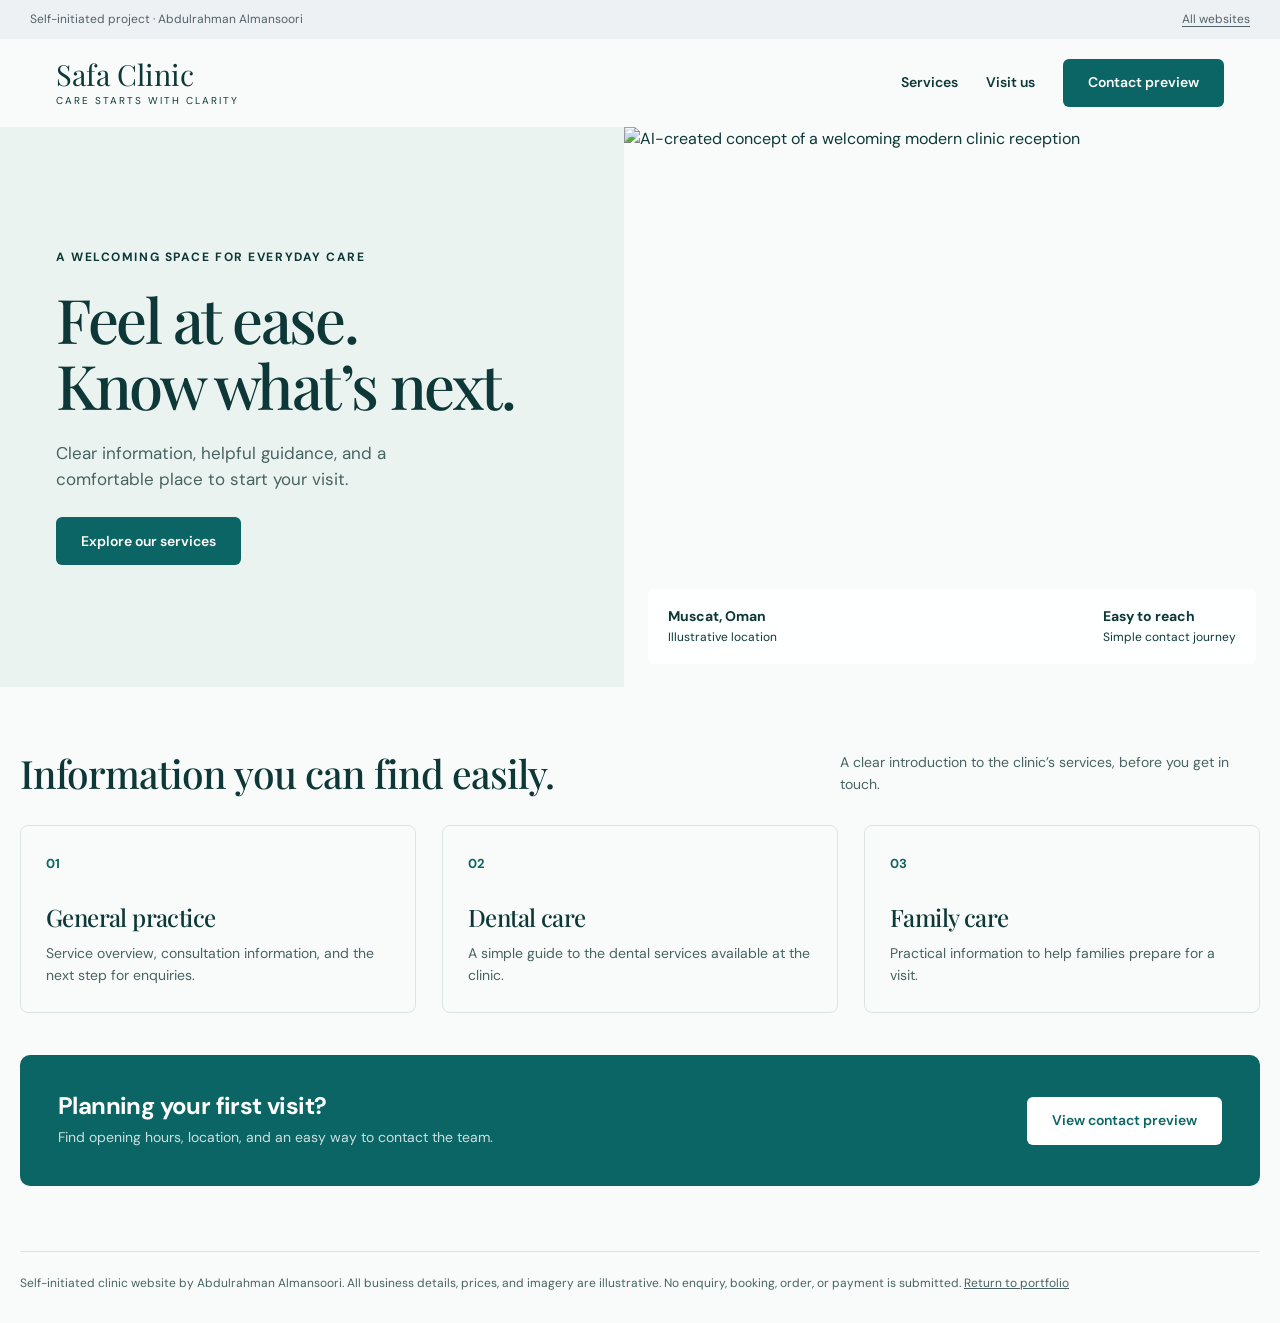
==== sample-pages/clinic.html @ 6cfe175d "Add self-initiated website projects" ====
<!doctype html><html lang="en"><head><meta charset="utf-8"><meta name="viewport" content="width=device-width,initial-scale=1"><meta name="description" content="A fictional clinic website concept by Abdulrahman Almansoori. Demo information only."><title>Safa Clinic | Clinic Website | Website Project</title><link rel="stylesheet" href="style.css"><link rel="icon" type="image/svg+xml" href="data:image/svg+xml,%3Csvg xmlns='http://www.w3.org/2000/svg' viewBox='0 0 40 40'%3E%3Crect width='40' height='40' rx='10' fill='%23154fea'/%3E%3Ctext x='20' y='27' text-anchor='middle' fill='white' font-family='Arial' font-size='21'%3EA%3C/text%3E%3C/svg%3E"></head><body class="clinic"><a class="skip-link" href="#main">Skip to content</a><div class="demo-strip"><span class="label">Self-initiated project · Abdulrahman Almansoori</span><a href="../index.html#websites">All websites</a></div><header class="wrap nav demo-nav"><a class="demo-logo" href="clinic.html">Safa Clinic<small>CARE STARTS WITH CLARITY</small></a><nav class="nav-links" aria-label="Demo navigation"><a class="desktop" href="#services">Services</a><a href="#visit">Visit us</a><button class="btn" data-title="Contact the clinic" data-preview="This website is ready to connect this button to the clinic’s approved phone or WhatsApp contact. This preview does not collect health information or send a message.">Contact preview</button></nav></header><main id="main"><section class="demo-hero"><div class="demo-copy"><div class="eyebrow">A welcoming space for everyday care</div><h1>Feel at ease.<br>Know what’s next.</h1><p>Clear information, helpful guidance, and a comfortable place to start your visit.</p><a class="btn" href="#services">Explore our services</a></div><div class="demo-hero-image"><img src="assets/clinic.jpg" alt="AI-created concept of a welcoming modern clinic reception" width="1536" height="1024"><div class="under-image"><span><strong>Muscat, Oman</strong>Illustrative location</span><span><strong>Easy to reach</strong>Simple contact journey</span></div></div></section><section class="wrap section" id="services"><div class="section-head"><h2>Information you can find easily.</h2><p>A clear introduction to the clinic’s services, before you get in touch.</p></div><div class="feature-grid"><article class="feature"><span class="num">01</span><h3>General practice</h3><p>Service overview, consultation information, and the next step for enquiries.</p></article><article class="feature"><span class="num">02</span><h3>Dental care</h3><p>A simple guide to the dental services available at the clinic.</p></article><article class="feature"><span class="num">03</span><h3>Family care</h3><p>Practical information to help families prepare for a visit.</p></article></div><div class="contact-band" id="visit"><div><h3>Planning your first visit?</h3><p>Find opening hours, location, and an easy way to contact the team.</p></div><button class="btn" data-title="Visit information preview" data-preview="This section can show the verified address, opening hours, and approved contact options. Address and appointment details are illustrative until connected to a real business.">View contact preview</button></div></section></main><footer class="wrap demo-fine">Self-initiated clinic website by Abdulrahman Almansoori. All business details, prices, and imagery are illustrative. No enquiry, booking, order, or payment is submitted. <a href="../index.html#websites" style="text-decoration:underline">Return to portfolio</a></footer><dialog id="preview-dialog" aria-labelledby="dialog-title"><div class="eyebrow">Preview interaction</div><h2 id="dialog-title">Contact preview</h2><p class="dialog-copy"></p><button class="btn" data-close>Back to the website</button></dialog><script src="app.js"></script></body></html>
---- sample-pages/style.css ----
@import url('https://fonts.googleapis.com/css2?family=DM+Sans:wght@400;500;600;700&family=Manrope:wght@400;500;600;700;800&family=Playfair+Display:wght@500;600&display=swap');
:root{--ink:#19252a;--muted:#566368;--paper:#f6f7f8;--line:#dce1e4;--accent:#154fea;--serif:'Playfair Display',Georgia,serif;--sans:'DM Sans',Arial,sans-serif}*{box-sizing:border-box}html{scroll-behavior:smooth}body{margin:0;color:var(--ink);background:var(--paper);font:16px/1.55 var(--sans)}a{color:inherit;text-decoration:none}button,input{font:inherit}button,a{-webkit-tap-highlight-color:transparent}button{cursor:pointer}a:focus-visible,button:focus-visible,input:focus-visible{outline:3px solid #ee9d2d;outline-offset:4px}img{max-width:100%;display:block}h1,h2,h3,p{margin:0}h1,h2,h3{line-height:1.08}h1,h2{letter-spacing:-.045em}h3{letter-spacing:-.025em}.wrap{max-width:1240px;margin:auto;padding:0 36px}.nav{min-height:96px;display:flex;align-items:center;justify-content:space-between;gap:24px}.brand{display:flex;align-items:center;gap:12px;font-weight:700;line-height:1.2}.brand-mark{font-size:18px;display:grid;place-items:center;width:43px;height:43px;border:1px solid currentColor;border-radius:50%;letter-spacing:-2px}.brand small{display:block;font-size:12px;color:var(--muted);font-weight:500;letter-spacing:.1em;text-transform:uppercase;margin-top:4px}.nav-links{display:flex;gap:28px;align-items:center;font-size:14px;font-weight:600}.nav-links a:hover{color:var(--accent)}.btn{display:inline-flex;justify-content:center;align-items:center;gap:10px;min-height:48px;padding:12px 24px;background:var(--accent);color:#fff;border:1px solid transparent;border-radius:6px;font-weight:600;font-size:14px;line-height:1.35}.btn:hover{filter:brightness(.92)}.btn.line{background:transparent;border-color:currentColor;color:var(--ink)}.eyebrow{text-transform:uppercase;letter-spacing:.13em;font-size:12px;font-weight:700}.hero{padding:67px 0 61px;display:grid;grid-template-columns:1.7fr 1fr;gap:70px;align-items:end}.hero h1{font-family:var(--serif);font-weight:500;font-size:clamp(46px,5.3vw,70px);max-width:790px;margin-top:22px}.hero h1 em{font-style:normal;color:var(--accent)}.hero-side{padding-bottom:4px}.hero-side p{font-size:18px;max-width:345px;color:var(--muted);margin-bottom:25px}.hero-tags{margin-top:26px;display:flex;gap:8px;flex-wrap:wrap}.tag{font-size:12px;border:1px solid var(--line);padding:6px 10px;border-radius:30px}.section-head{display:flex;align-items:end;justify-content:space-between;gap:25px;margin-bottom:24px}.section-head h2{font-size:30px}.section-head p{font-size:14px;color:var(--muted);max-width:420px}.demo-grid{display:grid;grid-template-columns:repeat(3,1fr);gap:23px}.demo-card{border-radius:12px;overflow:hidden;background:#fff;border:1px solid var(--line);transition:transform .2s,box-shadow .2s}.demo-card:hover{transform:translateY(-5px);box-shadow:0 15px 35px #13242b12}.card-picture{height:225px;position:relative;overflow:hidden;background:#e8edef}.card-picture img{width:100%;height:100%;object-fit:cover;transition:transform .4s}.demo-card:hover img{transform:scale(1.035)}.card-brand{position:absolute;bottom:18px;left:20px;color:#fff;font-family:var(--serif);font-size:33px;z-index:1}.card-picture:after{content:'';position:absolute;inset:45% 0 0;background:linear-gradient(transparent,#061b2588)}.card-body{padding:22px}.card-body .eyebrow{color:var(--muted);font-size:11px}.card-body h3{font-size:22px;margin:10px 0}.card-body p{font-size:14px;color:var(--muted);min-height:45px}.card-bottom{display:flex;align-items:center;justify-content:space-between;border-top:1px solid var(--line);margin-top:18px;padding-top:17px;font-size:14px;font-weight:600}.pill{font-size:11px;padding:3px 7px;border-radius:4px;background:#eef1f4;color:#5a656b;font-weight:500}.demos-note{font-size:12px;color:var(--muted);margin-top:16px}.capabilities{margin-top:85px;background:#14222a;color:#f9fafb;padding:62px 0}.capabilities .section-head p{color:#b6c1c6}.capabilities h2{font-size:39px}.cap-grid{display:grid;grid-template-columns:.9fr 1.5fr;gap:50px}.cap-tabs{display:flex;flex-direction:column;gap:3px;margin-top:12px}.cap-tab{color:#bcc8cc;background:transparent;text-align:left;border:0;border-bottom:1px solid #35454d;padding:17px 0;display:flex;gap:14px;align-items:center;font-size:16px}.cap-tab.active{color:#fff}.cap-tab.active span:first-child{background:#a7c1ff;color:#0a244f}.cap-tab span:first-child{width:29px;height:29px;display:grid;place-items:center;border:1px solid #5a6d75;border-radius:6px;font-size:12px}.cap-panel{background:#fff;color:var(--ink);border-radius:10px;padding:24px;min-height:330px}.dash-head{display:flex;justify-content:space-between;gap:20px;align-items:center;font-weight:600}.dash-head small{font-size:10px;color:#647278;font-weight:500}.dash-metrics{display:grid;grid-template-columns:repeat(3,1fr);gap:12px;margin:23px 0}.metric{border:1px solid #e3e8eb;border-radius:7px;padding:13px}.metric small{font-size:11px;color:#607077;display:block}.metric strong{font-family:Manrope,var(--sans);font-size:24px;display:block;margin-top:5px}.bars{height:100px;display:flex;gap:12px;align-items:end;padding-top:7px}.bar{flex:1;background:#dae5ff;min-height:5px;border-radius:4px 4px 0 0;position:relative}.bar:nth-child(2n){background:#4779ef}.bar span{position:absolute;bottom:-22px;left:0;right:0;font-size:10px;text-align:center;color:#607077}.chart-caption{font-size:11px;color:#647278;margin:33px 0 0}.cap-description{color:#b6c1c6;font-size:14px;margin-top:22px}.workflow{display:flex;align-items:center;justify-content:space-between;gap:8px;margin:38px 0 28px}.step{border:1px solid #d6e0e6;border-radius:7px;padding:14px 10px;font-size:12px;text-align:center;flex:1;background:#f7f9fa}.step strong{display:block;margin-bottom:8px;font-size:18px;color:#154fea}.mini-table{width:100%;border-collapse:collapse;font-size:12px;margin-top:20px}.mini-table td,.mini-table th{padding:10px 6px;border-bottom:1px solid #e8edf0;text-align:left}.mini-table th{font-size:10px;color:#647278;font-weight:500}.status{font-size:10px;padding:4px 7px;border-radius:5px;background:#e3f3ed;color:#136047;white-space:nowrap}.status.amber{background:#fff1d8;color:#876010}.services{padding:65px 0}.services-grid{display:grid;grid-template-columns:1.2fr 1fr 1fr;gap:50px}.services h2{font-size:36px;max-width:360px}.services h3{font-size:18px;margin-bottom:14px}.services p,.services li{color:var(--muted);font-size:14px}.services ul{padding:0;list-style:none}.services li{padding:9px 0;border-bottom:1px solid var(--line)}.footer{padding:28px 0 34px;border-top:1px solid var(--line);display:flex;justify-content:space-between;align-items:center;gap:24px;font-size:13px}.footer a{text-decoration:underline;text-underline-offset:4px}.demo-strip{font-size:12px;padding:10px 30px;display:flex;gap:20px;align-items:center;justify-content:space-between;background:#14222a;color:#fff;position:relative;z-index:3}.demo-strip a{text-decoration:underline;text-underline-offset:3px}.demo-strip .label{color:#e0e7ee}.demo-nav{min-height:88px}.demo-logo{font-family:var(--serif);font-size:29px;line-height:1}.demo-logo small{font-family:var(--sans);font-size:10px;letter-spacing:.2em;display:block;margin-top:7px}.demo-hero{display:grid;grid-template-columns:1fr 1.05fr;min-height:560px}.demo-copy{padding:70px 7vw 70px max(36px,calc((100vw - 1168px)/2));display:flex;justify-content:center;flex-direction:column}.demo-copy h1{font:500 clamp(46px,4.8vw,68px)/1.07 var(--serif);letter-spacing:-.04em;margin:20px 0 22px}.demo-copy p{color:var(--muted);max-width:420px;font-size:17px;margin-bottom:25px}.demo-copy .btn{align-self:start}.demo-hero-image{min-height:500px;position:relative}.demo-hero-image img{width:100%;height:100%;object-fit:cover;position:absolute}.under-image{position:absolute;bottom:23px;left:24px;right:24px;background:#ffffffed;padding:17px 20px;border-radius:6px;display:flex;gap:22px;justify-content:space-between;font-size:12px;color:var(--ink)}.under-image strong{display:block;font-size:14px}.section{padding:65px 0}.section h2{font:500 39px/1.12 var(--serif);letter-spacing:-.025em}.feature-grid{display:grid;grid-template-columns:repeat(3,1fr);gap:26px;margin-top:30px}.feature{padding:25px;border:1px solid var(--line);border-radius:8px}.feature .num{font-size:13px;color:var(--accent);font-weight:700}.feature h3{font:500 24px/1.1 var(--serif);margin:28px 0 13px}.feature p{font-size:14px;color:var(--muted)}.contact-band{padding:38px;border-radius:10px;display:flex;justify-content:space-between;gap:28px;align-items:center;background:var(--accent);color:#fff;margin-top:42px}.contact-band h3{font-size:24px;margin-bottom:8px}.contact-band p{font-size:14px;color:#ffffffca}.contact-band .btn{background:#fff;color:var(--accent);flex-shrink:0}.demo-fine{font-size:12px;color:var(--muted);padding:22px 0 30px;border-top:1px solid var(--line)}.clinic{--accent:#0b6565;--paper:#f8fbfa;--ink:#0e3838;--muted:#486361;--line:#dae6e2}.clinic .demo-copy{background:#eaf3ef}.cosmetics{--accent:#592246;--paper:#faf7f8;--ink:#3c1831;--muted:#795c70;--line:#e5d9e0}.cosmetics .demo-copy{background:#eadce7}.cosmetics .demo-hero-image img{object-position:50% 55%}.collection-tags{display:flex;gap:10px;flex-wrap:wrap;margin-top:25px}.filter{border:1px solid var(--line);border-radius:25px;padding:9px 19px;background:transparent;color:var(--ink);font-size:14px;min-height:44px}.filter[aria-pressed=true]{background:var(--accent);color:#fff;border-color:var(--accent)}.products{display:grid;grid-template-columns:repeat(3,1fr);gap:22px;margin-top:25px}.product{border:1px solid var(--line);padding:24px;border-radius:10px;background:#fff}.product[hidden]{display:none}.product .category{font-size:11px;letter-spacing:.12em;text-transform:uppercase;color:var(--muted)}.product h3{font-family:var(--serif);font-size:25px;margin:15px 0 10px;font-weight:500}.product p{font-size:14px;color:var(--muted);min-height:43px}.product-bottom{display:flex;justify-content:space-between;align-items:center;margin-top:22px;gap:15px}.product-bottom strong{font-size:17px}.product-bottom button{border:0;background:transparent;color:var(--accent);font-size:13px;text-decoration:underline;text-underline-offset:4px;padding:10px 0}.restaurant{--accent:#ae3b1d;--paper:#fff8ef;--ink:#3a2318;--muted:#7a5d4a;--line:#e8d9c9}.restaurant .demo-copy{background:#f4e3cf}.restaurant .demo-logo{font-family:Manrope,var(--sans);font-size:25px;font-weight:800;letter-spacing:-1px}.restaurant .demo-copy h1{font-size:clamp(46px,5.3vw,73px)}.menu-items{display:grid;grid-template-columns:repeat(2,1fr);gap:0 45px;margin-top:20px}.menu-item{padding:25px 0;border-bottom:1px solid var(--line);display:flex;justify-content:space-between;gap:20px}.menu-item[hidden]{display:none}.menu-item h3{font-size:19px;margin-bottom:9px}.menu-item p{font-size:14px;color:var(--muted);max-width:350px}.menu-item strong{white-space:nowrap;font-size:16px}.menu-item small{font-size:11px;text-transform:uppercase;letter-spacing:.1em;color:var(--accent);display:block;margin-top:12px}.menu-details{margin-top:25px;font-size:12px;color:var(--muted)}dialog{border:0;border-radius:14px;padding:34px;max-width:440px;width:calc(100% - 40px);box-shadow:0 25px 100px #0004;color:var(--ink)}dialog::backdrop{background:#0a202c80;backdrop-filter:blur(4px)}dialog h2{font-size:28px;line-height:1.15;margin-bottom:17px}dialog p{font-size:15px;color:var(--muted);margin-bottom:25px}dialog .eyebrow{margin-bottom:13px;color:var(--accent)}.skip-link{position:absolute;top:-100px;left:20px;padding:10px;background:#fff;z-index:10}.skip-link:focus{top:10px}.only-mobile{display:none}
@media(max-width:900px){.wrap{padding:0 24px}.hero{gap:30px;grid-template-columns:1.3fr 1fr;padding-top:40px}.hero h1{font-size:50px}.demo-grid{gap:14px}.card-picture{height:200px}.card-body{padding:18px}.card-body h3{font-size:19px}.cap-grid{gap:28px;grid-template-columns:1fr 1.4fr}.demo-copy{padding:50px 30px}.services-grid{gap:30px}.demo-hero{min-height:500px}.demo-hero-image{min-height:460px}.demo-copy h1{font-size:48px}.under-image{left:15px;right:15px;padding:13px;gap:15px}.feature-grid{gap:16px}.feature{padding:20px}.nav-links{gap:18px}}
@media(max-width:680px){.wrap{padding:0 22px}.nav{min-height:82px;gap:14px}.brand{font-size:13px;gap:9px}.brand-mark{width:36px;height:36px;font-size:16px}.brand small{font-size:10px}.nav-links .desktop{display:none}.nav-links{gap:14px;font-size:13px}.nav-links .btn{padding:9px 13px;min-height:40px;font-size:12px}.hero{grid-template-columns:1fr;gap:25px;padding:33px 0 45px}.hero h1{font-size:46px;margin-top:18px}.hero-side p{font-size:16px;max-width:none;margin-bottom:20px}.hero-tags{margin-top:20px}.tag{font-size:11px}.section-head{display:block;margin-bottom:20px}.section-head h2{font-size:29px}.section-head p{margin-top:14px}.demo-grid{grid-template-columns:1fr;gap:22px}.card-picture{height:250px}.card-body{padding:23px}.card-body h3{font-size:25px}.card-body p{min-height:0;font-size:15px}.card-bottom{font-size:15px}.capabilities{margin-top:54px;padding:42px 0}.capabilities h2{font-size:32px}.cap-grid{grid-template-columns:1fr;gap:25px}.cap-tabs{display:grid;grid-template-columns:1fr 1fr;gap:6px 15px}.cap-tab{font-size:12px;padding:12px 0;gap:8px}.cap-tab span:first-child{width:24px;height:24px;flex-shrink:0}.cap-description{font-size:14px;margin-top:18px}.cap-panel{padding:19px;min-height:300px}.dash-head{font-size:14px}.dash-metrics{gap:8px}.metric{padding:10px}.metric strong{font-size:20px}.metric small{font-size:10px}.bars{gap:10px}.services{padding:43px 0}.services-grid{grid-template-columns:1fr;gap:30px}.services h2{font-size:32px}.footer{display:block;line-height:1.6}.footer a{display:inline-block;margin-top:10px}.demo-strip{padding:10px 18px;font-size:10px;gap:15px}.demo-strip .label{max-width:240px}.demo-nav{min-height:78px}.demo-logo{font-size:24px}.demo-logo small{font-size:9px}.demo-hero{display:flex;flex-direction:column;min-height:0}.demo-copy{padding:39px 24px 40px}.demo-copy h1,.restaurant .demo-copy h1{font-size:49px;margin:15px 0 20px}.demo-copy p{font-size:16px}.demo-hero-image{min-height:360px}.under-image{bottom:16px;left:18px;right:18px}.section{padding:43px 0}.section h2{font-size:34px}.feature-grid{grid-template-columns:1fr;gap:14px}.feature{padding:24px}.feature h3{margin:14px 0 12px}.contact-band{padding:27px;display:block;margin-top:28px}.contact-band .btn{margin-top:22px}.products{grid-template-columns:1fr;gap:15px}.product p{min-height:0}.menu-items{grid-template-columns:1fr}.collection-tags{gap:8px}.filter{padding:8px 15px;font-size:13px}.demo-fine{font-size:11px}.only-mobile{display:initial}}
@media(prefers-reduced-motion:reduce){*{scroll-behavior:auto!important;transition:none!important}}

.project-gallery{display:grid;grid-template-columns:repeat(2,1fr);gap:35px 28px}.project-image{height:310px;background:#e9eef1;border-radius:9px;overflow:hidden;display:flex;align-items:center;justify-content:center;padding:14px}.project-image img{height:100%;width:100%;object-fit:contain}.project-image.phones{gap:15px;background:#d9e6de}.project-image.phones img{width:45%;max-width:210px}.project-gallery h3{font-size:19px;margin-top:20px}.project-gallery p{font-size:13px;color:#b6c1c6;margin-top:8px}@media(max-width:680px){.project-gallery{grid-template-columns:1fr;gap:30px}.project-image{height:260px;padding:10px}.project-gallery h3{font-size:21px}.project-gallery p{font-size:12px}}

.demo-strip{background:#eef1f4;color:#52616a;font-size:12px}.demo-strip .label{color:#52616a}.pill{font-size:11px;background:#eef1f4;color:#5a656b}@media(max-width:680px){.demo-strip{font-size:10px}}
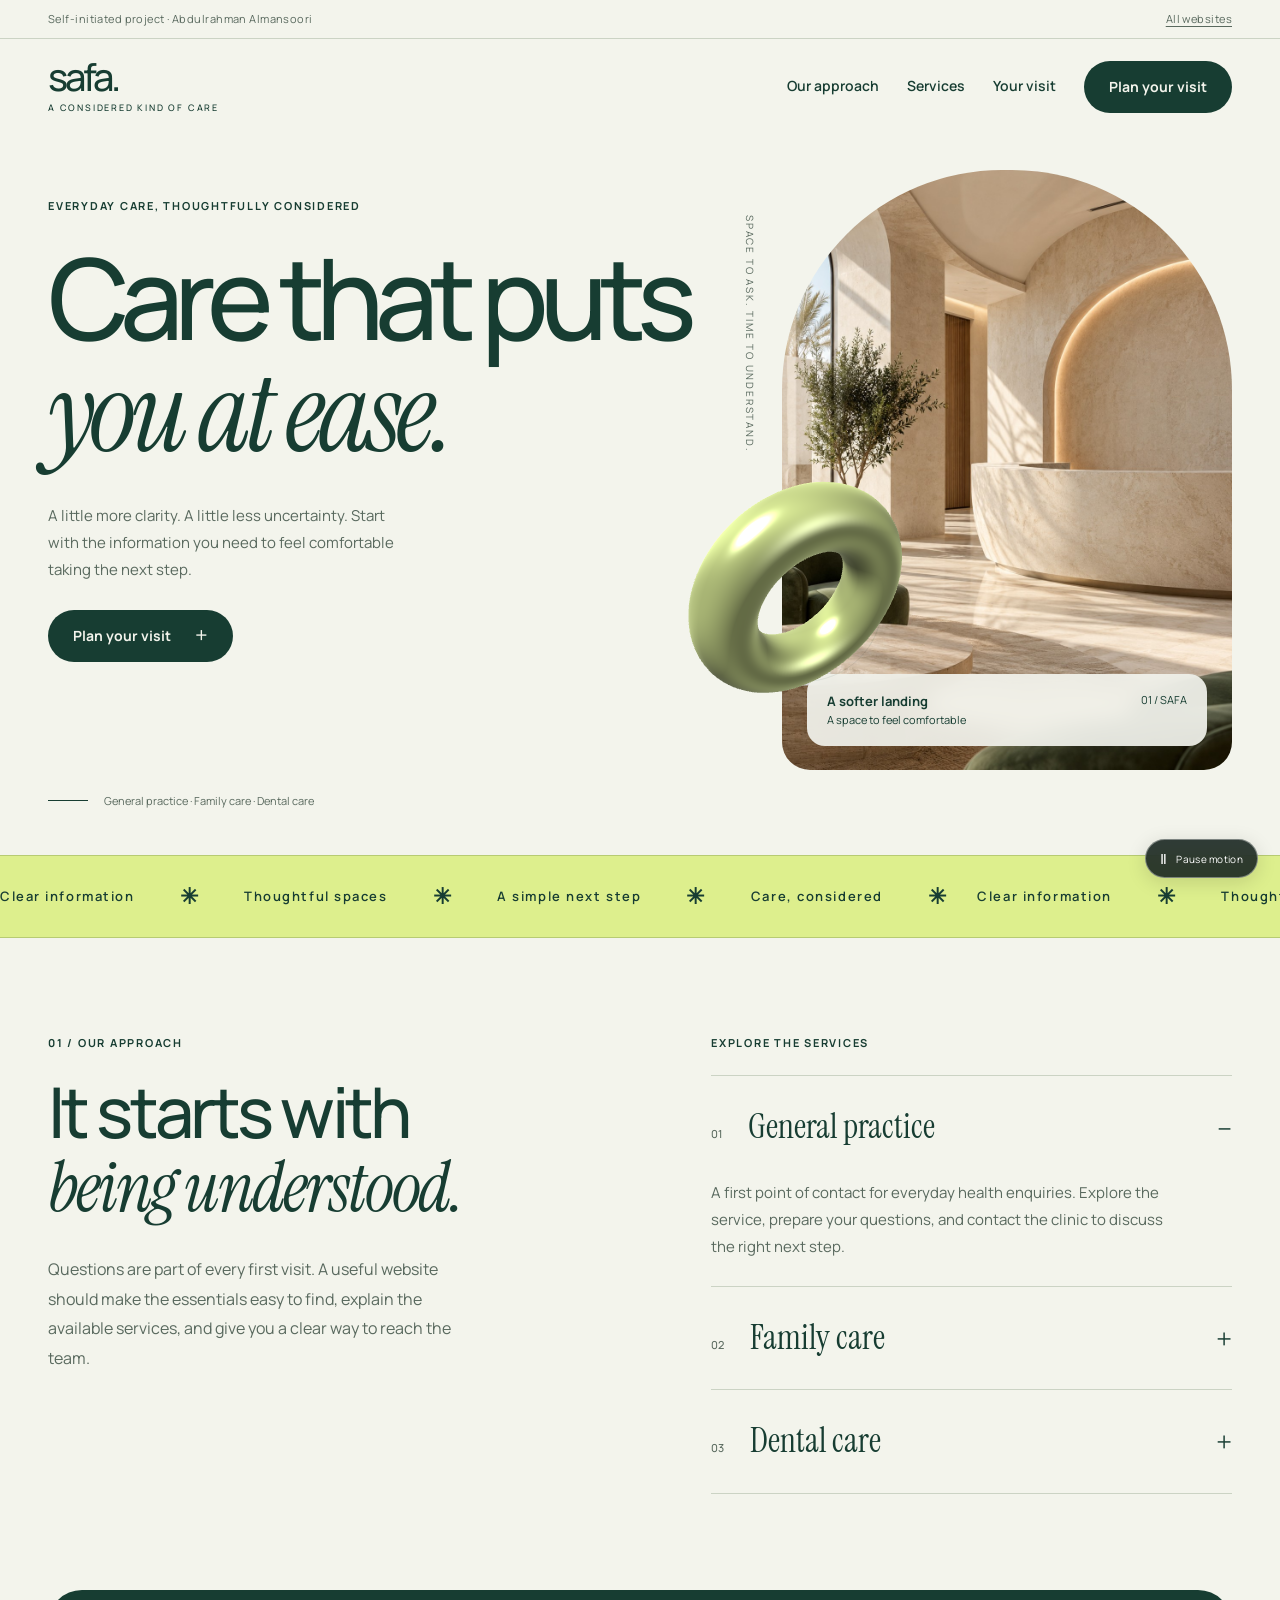
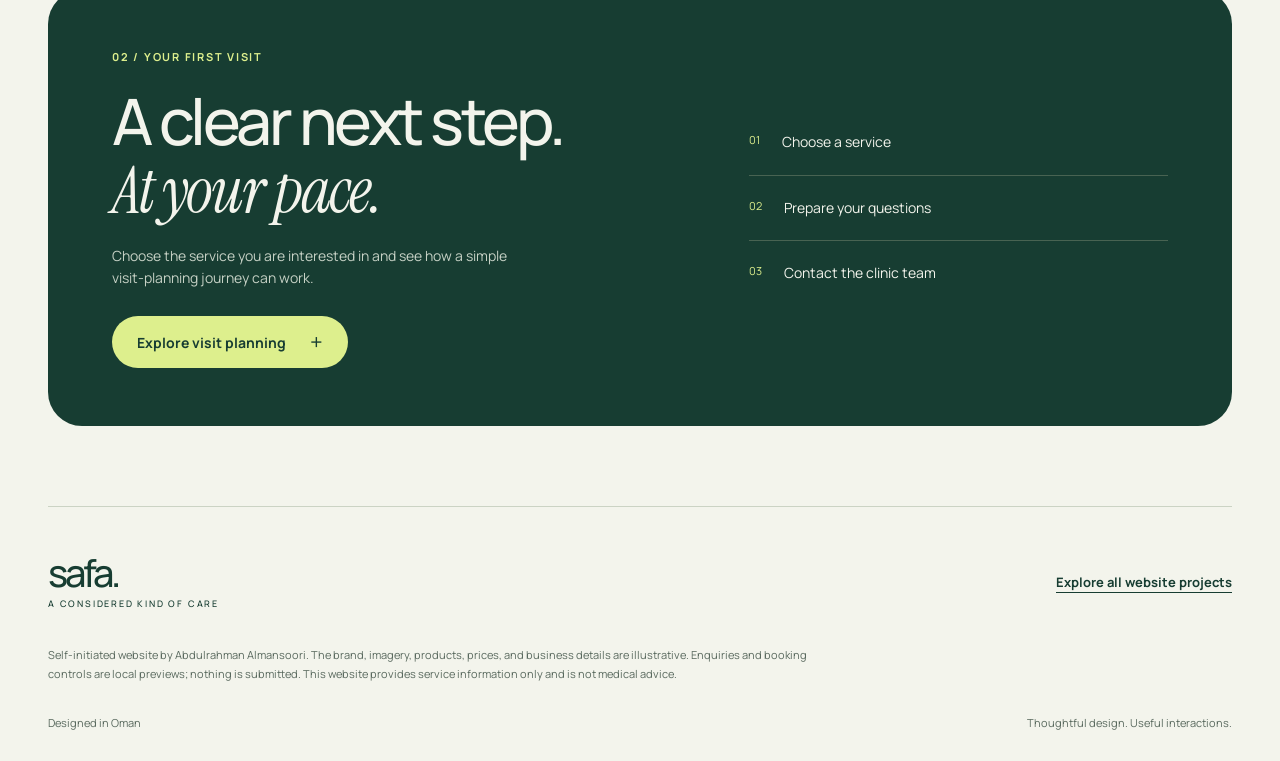
==== commit f4c5904d: "Publish five distinctive website project designs" ====
--- a/sample-pages/clinic.html
+++ b/sample-pages/clinic.html
@@ -1 +1 @@
-<!doctype html><html lang="en"><head><meta charset="utf-8"><meta name="viewport" content="width=device-width,initial-scale=1"><meta name="description" content="A fictional clinic website concept by Abdulrahman Almansoori. Demo information only."><title>Safa Clinic | Clinic Website | Website Project</title><link rel="stylesheet" href="style.css"><link rel="icon" type="image/svg+xml" href="data:image/svg+xml,%3Csvg xmlns='http://www.w3.org/2000/svg' viewBox='0 0 40 40'%3E%3Crect width='40' height='40' rx='10' fill='%23154fea'/%3E%3Ctext x='20' y='27' text-anchor='middle' fill='white' font-family='Arial' font-size='21'%3EA%3C/text%3E%3C/svg%3E"></head><body class="clinic"><a class="skip-link" href="#main">Skip to content</a><div class="demo-strip"><span class="label">Self-initiated project · Abdulrahman Almansoori</span><a href="../index.html#websites">All websites</a></div><header class="wrap nav demo-nav"><a class="demo-logo" href="clinic.html">Safa Clinic<small>CARE STARTS WITH CLARITY</small></a><nav class="nav-links" aria-label="Demo navigation"><a class="desktop" href="#services">Services</a><a href="#visit">Visit us</a><button class="btn" data-title="Contact the clinic" data-preview="This website is ready to connect this button to the clinic’s approved phone or WhatsApp contact. This preview does not collect health information or send a message.">Contact preview</button></nav></header><main id="main"><section class="demo-hero"><div class="demo-copy"><div class="eyebrow">A welcoming space for everyday care</div><h1>Feel at ease.<br>Know what’s next.</h1><p>Clear information, helpful guidance, and a comfortable place to start your visit.</p><a class="btn" href="#services">Explore our services</a></div><div class="demo-hero-image"><img src="assets/clinic.jpg" alt="AI-created concept of a welcoming modern clinic reception" width="1536" height="1024"><div class="under-image"><span><strong>Muscat, Oman</strong>Illustrative location</span><span><strong>Easy to reach</strong>Simple contact journey</span></div></div></section><section class="wrap section" id="services"><div class="section-head"><h2>Information you can find easily.</h2><p>A clear introduction to the clinic’s services, before you get in touch.</p></div><div class="feature-grid"><article class="feature"><span class="num">01</span><h3>General practice</h3><p>Service overview, consultation information, and the next step for enquiries.</p></article><article class="feature"><span class="num">02</span><h3>Dental care</h3><p>A simple guide to the dental services available at the clinic.</p></article><article class="feature"><span class="num">03</span><h3>Family care</h3><p>Practical information to help families prepare for a visit.</p></article></div><div class="contact-band" id="visit"><div><h3>Planning your first visit?</h3><p>Find opening hours, location, and an easy way to contact the team.</p></div><button class="btn" data-title="Visit information preview" data-preview="This section can show the verified address, opening hours, and approved contact options. Address and appointment details are illustrative until connected to a real business.">View contact preview</button></div></section></main><footer class="wrap demo-fine">Self-initiated clinic website by Abdulrahman Almansoori. All business details, prices, and imagery are illustrative. No enquiry, booking, order, or payment is submitted. <a href="../index.html#websites" style="text-decoration:underline">Return to portfolio</a></footer><dialog id="preview-dialog" aria-labelledby="dialog-title"><div class="eyebrow">Preview interaction</div><h2 id="dialog-title">Contact preview</h2><p class="dialog-copy"></p><button class="btn" data-close>Back to the website</button></dialog><script src="app.js"></script></body></html>+<!doctype html><html lang="en"><head><meta charset="utf-8"><meta name="viewport" content="width=device-width,initial-scale=1"><meta name="description" content="A considered clinic website: clear service information, visit planning, and a calmer contact journey."><meta name="theme-color" content="#173d32"><title>Safa Clinic | Website Project by Abdulrahman</title><link rel="preconnect" href="https://fonts.googleapis.com"><link rel="preconnect" href="https://fonts.gstatic.com" crossorigin><link rel="stylesheet" href="premium.css"><link rel="icon" type="image/svg+xml" href="data:image/svg+xml,%3Csvg%20xmlns%3D%22http%3A//www.w3.org/2000/svg%22%20viewBox%3D%220%200%2040%2040%22%3E%3Crect%20width%3D%2240%22%20height%3D%2240%22%20rx%3D%2210%22%20fill%3D%22%23173d32%22/%3E%3Ctext%20x%3D%2220%22%20y%3D%2228%22%20text-anchor%3D%22middle%22%20font-family%3D%22Georgia%22%20font-size%3D%2229%22%20fill%3D%22white%22%3ES%3C/text%3E%3C/svg%3E"></head><body class="safa"><a class="skip-link" href="#main">Skip to content</a><div class="project-context"><span>Self-initiated project · Abdulrahman Almansoori</span><a href="../index.html#websites" data-portfolio-link>All websites</a></div><header class="site-header container"><a class="wordmark" href="clinic.html">safa.<small>A CONSIDERED KIND OF CARE</small></a><nav class="nav" aria-label="Main navigation"><a class="desktop-link" href="#approach">Our approach</a><a class="desktop-link" href="#services">Services</a><a class="desktop-link" href="#visit">Your visit</a><button class="button " data-modal="clinic">Plan your visit</button><button class="menu-toggle" aria-label="Open navigation" aria-expanded="false" aria-controls="mobile-nav">☰</button></nav><nav class="mobile-nav" id="mobile-nav" aria-label="Mobile navigation"><a href="#approach">Our approach</a><a href="#services">Services</a><a href="#visit">Your visit</a></nav></header><main id="main"><section class="safa-hero container"><div class="safa-hero-copy"><div class="eyebrow">Everyday care, thoughtfully considered</div><h1>Care that puts<br><em>you at ease.</em></h1><p class="lead">A little more clarity. A little less uncertainty. Start with the information you need to feel comfortable taking the next step.</p><button class="button" data-modal="clinic">Plan your visit <span class="plus" aria-hidden="true">+</span></button></div><div class="safa-visual tilt" data-tilt><img src="assets/safa-editorial-v2.jpg" alt="Illustrative limestone clinic reception with sculptural curves and emerald seating" width="1122" height="1402" fetchpriority="high"><div class="photo-caption"><span><strong>A softer landing</strong>A space to feel comfortable</span><span>01 / SAFA</span></div></div><div class="safa-orbit"><div class="sculpture-wrap"><canvas class="sculpture" data-color="#d5e593" data-shape="torus" aria-hidden="true"></canvas></div></div><div class="safa-side-note">SPACE TO ASK. TIME TO UNDERSTAND.</div><div class="safa-bottom-note"><span class="line"></span><span>General practice · Family care · Dental care</span></div></section><div class="marquee safa-ticker" aria-hidden="true"><div class="marquee-track"><span>Clear information</span><span aria-hidden="true" class="ticker-dot">✳</span><span>Thoughtful spaces</span><span aria-hidden="true" class="ticker-dot">✳</span><span>A simple next step</span><span aria-hidden="true" class="ticker-dot">✳</span><span>Care, considered</span><span aria-hidden="true" class="ticker-dot">✳</span></div><div class="marquee-track"><span>Clear information</span><span aria-hidden="true" class="ticker-dot">✳</span><span>Thoughtful spaces</span><span aria-hidden="true" class="ticker-dot">✳</span><span>A simple next step</span><span aria-hidden="true" class="ticker-dot">✳</span><span>Care, considered</span><span aria-hidden="true" class="ticker-dot">✳</span></div></div><section class="section container safa-intro" id="approach"><div class="reveal"><div class="eyebrow section-kicker">01 / Our approach</div><h2>It starts with<br><em class="serif">being understood.</em></h2><p class="intro-copy">Questions are part of every first visit. A useful website should make the essentials easy to find, explain the available services, and give you a clear way to reach the team.</p></div><div class="safa-services reveal" id="services"><div class="eyebrow section-kicker">Explore the services</div><div class="accordion"><details open><summary><span><span class="index">01</span>General practice</span></summary><p>A first point of contact for everyday health enquiries. Explore the service, prepare your questions, and contact the clinic to discuss the right next step.</p></details><details><summary><span><span class="index">02</span>Family care</span></summary><p>Practical information for planning a family visit, from general enquiries to what you may want to bring and discuss with the team.</p></details><details><summary><span><span class="index">03</span>Dental care</span></summary><p>A clear introduction to routine dental services and a simple way to ask about availability. Individual treatment details belong in a discussion with a qualified professional.</p></details></div></div></section><section class="safa-visit container reveal" id="visit"><div><div class="eyebrow" style="color:#ddef8d;margin-bottom:22px">02 / Your first visit</div><h2>A clear next step.<br><em class="serif">At your pace.</em></h2><p>Choose the service you are interested in and see how a simple visit-planning journey can work.</p><button class="button accent" data-modal="clinic">Explore visit planning <span class="plus" aria-hidden="true">+</span></button></div><ol class="visit-list"><li><span>01</span>Choose a service</li><li><span>02</span>Prepare your questions</li><li><span>03</span>Contact the clinic team</li></ol></section></main><footer class="footer container"><div class="footer-main"><div class="wordmark">safa.<small>A CONSIDERED KIND OF CARE</small></div><a class="small-link" href="../index.html#websites" data-portfolio-link>Explore all website projects</a></div><p class="footer-note">Self-initiated website by Abdulrahman Almansoori. The brand, imagery, products, prices, and business details are illustrative. Enquiries and booking controls are local previews; nothing is submitted. This website provides service information only and is not medical advice.</p><div class="footer-bottom"><span>Designed in Oman</span><span>Thoughtful design. Useful interactions.</span></div></footer><button class="motion-control" aria-pressed="false" aria-label="Pause motion"><span aria-hidden="true">Ⅱ</span><span class="motion-label">Pause motion</span></button><dialog class="dialog" id="project-dialog" aria-labelledby="dialog-title"><div class="dialog-top"><span class="eyebrow">Interactive preview</span><button class="dialog-close" aria-label="Close preview">×</button></div><div class="dialog-body" id="dialog-body"></div></dialog><script src="premium.js" defer></script></body></html>
--- a/sample-pages/premium.css
+++ b/sample-pages/premium.css
@@ -0,0 +1,22 @@
+@import url('https://fonts.googleapis.com/css2?family=Bebas+Neue&family=Bricolage+Grotesque:opsz,wght@12..96,400;12..96,500;12..96,600;12..96,700;12..96,800&family=Instrument+Serif:ital@0;1&family=Manrope:wght@400;500;600;700;800&display=swap');
+:root{--sans:'Manrope',Arial,sans-serif;--serif:'Instrument Serif',Georgia,serif;--display:'Bricolage Grotesque',Arial,sans-serif;--ink:#162b26;--paper:#f4f5ed;--accent:#deef8a;--muted:#61706a;--line:#ccd4ca;--radius:24px}*{box-sizing:border-box}html{scroll-behavior:smooth;scroll-padding-top:112px}body{margin:0;background:var(--paper);color:var(--ink);font:16px/1.6 var(--sans);overflow-x:clip}button,a{-webkit-tap-highlight-color:transparent}button,input,select{font:inherit}button{cursor:pointer}button,a{touch-action:manipulation}a{color:inherit;text-decoration:none}img{display:block;max-width:100%}h1,h2,h3,p{margin:0}h1,h2,h3{line-height:1.05}h1,h2{letter-spacing:-.055em}button{color:inherit}button:focus-visible,a:focus-visible,summary:focus-visible,select:focus-visible{outline:3px solid currentColor;outline-offset:5px}button[hidden],[hidden]{display:none!important}.container{width:min(1320px,calc(100% - 96px));margin-inline:auto}.project-context{font-size:11px;letter-spacing:.04em;display:flex;justify-content:space-between;gap:20px;padding:10px 48px;border-bottom:1px solid var(--line);color:var(--muted)}.project-context a{text-decoration:underline;text-underline-offset:3px}.site-header{height:96px;display:flex;justify-content:space-between;align-items:center;gap:30px;position:relative;z-index:20}.wordmark{font-family:var(--serif);font-size:43px;letter-spacing:-.035em;line-height:.9}.wordmark small{font-family:var(--sans);font-size:10px;letter-spacing:.2em;display:block;margin-top:10px;line-height:1.2}.nav{display:flex;align-items:center;gap:28px;font-size:13px;font-weight:600}.nav a:not(.button){position:relative}.nav a:not(.button):after{content:'';height:1px;background:currentColor;position:absolute;left:0;right:100%;bottom:-5px;transition:right .25s}.nav a:hover:after{right:0}.button{display:inline-flex;align-items:center;justify-content:center;min-height:52px;padding:14px 24px;border:1px solid transparent;border-radius:100px;background:var(--ink);color:var(--paper);font-weight:700;font-size:13px;line-height:1.4;transition:transform .25s,background .25s,box-shadow .25s}.button:hover{transform:translateY(-3px);box-shadow:0 8px 20px #0002}.button.light{background:var(--paper);color:var(--ink)}.button.accent{background:var(--accent);color:var(--ink)}.button.outline{background:transparent;border-color:currentColor;color:inherit}.button .plus{margin-left:24px;font-size:22px;font-weight:400;line-height:.7}.eyebrow{font-size:11px;font-weight:700;text-transform:uppercase;letter-spacing:.16em}.muted{color:var(--muted)}.serif{font-family:var(--serif);font-weight:400;letter-spacing:-.03em}.italic{font-style:italic}.section{padding-block:96px}.section-top{display:flex;align-items:end;justify-content:space-between;gap:40px;margin-bottom:42px}.section-top h2{font-size:clamp(44px,5.4vw,72px);font-weight:500;max-width:800px}.section-top p{font-size:14px;line-height:1.7;max-width:290px;color:var(--muted)}.small-link{font-size:13px;font-weight:700;text-decoration:underline;text-underline-offset:5px}.section-kicker{margin-bottom:24px}.motion-control{position:fixed;bottom:22px;right:22px;z-index:60;border:1px solid #ffffff60;background:#14201ddf;backdrop-filter:blur(12px);color:white;border-radius:40px;display:flex;align-items:center;gap:9px;min-height:39px;padding:9px 14px;font-size:10px;letter-spacing:.03em;box-shadow:0 4px 20px #0002}.motion-control span:first-child{font-size:14px;line-height:1}.sculpture{width:100%;height:100%;display:block;touch-action:pan-y}.sculpture-wrap{position:relative;isolation:isolate}.sculpture-wrap:before{content:'';position:absolute;inset:20%;border:1px solid currentColor;opacity:.08;border-radius:50%;z-index:-1}.sculpture-wrap canvas{position:relative;z-index:1}.sculpture-wrap.no-webgl:after{content:'';position:absolute;inset:20%;border:35px solid var(--accent);border-radius:50%;box-shadow:20px 30px 40px #0002;transform:rotate(-22deg) skew(12deg)}.reveal{opacity:1;transform:none}.js-motion .reveal{opacity:0;transform:translateY(24px);transition:opacity .85s,transform .85s}.js-motion .reveal.visible{opacity:1;transform:translateY(0)}.tilt{transition:transform .3s ease-out;transform:perspective(1000px) rotateX(var(--rx,0deg)) rotateY(var(--ry,0deg));will-change:transform}.float{animation:float 6s ease-in-out infinite}.float-slow{animation:float 8s ease-in-out infinite reverse}.marquee{overflow:hidden;white-space:nowrap;display:flex;gap:30px}.marquee-track{display:flex;gap:30px;align-items:center;animation:marquee 32s linear infinite;flex-shrink:0}.marquee-track span{flex-shrink:0}.round-mark{width:78px;height:78px;border:1px solid currentColor;border-radius:50%;display:grid;place-items:center;font-size:10px;line-height:1.35;text-align:center;text-transform:uppercase;letter-spacing:.09em;transform:rotate(-12deg)}.footer{padding-block:48px 30px;border-top:1px solid var(--line)}.footer-main{display:flex;align-items:center;justify-content:space-between;gap:30px;margin-bottom:36px}.footer-note{font-size:11px;color:var(--muted);max-width:800px;line-height:1.7}.footer-bottom{display:flex;align-items:center;justify-content:space-between;gap:30px;margin-top:30px;font-size:11px;color:var(--muted)}.skip-link{position:fixed;top:-70px;left:20px;z-index:100;background:white;color:black;padding:12px}.skip-link:focus{top:20px}.menu-toggle{display:none;border:1px solid currentColor;border-radius:50%;height:44px;width:44px;background:transparent;font-size:20px}.mobile-nav{display:none}.accordion{border-top:1px solid var(--line)}.accordion details{border-bottom:1px solid var(--line)}.accordion summary{padding:24px 0;list-style:none;cursor:pointer;display:flex;align-items:center;justify-content:space-between;gap:25px;font-size:24px;font-weight:500}.accordion summary::-webkit-details-marker{display:none}.accordion summary:after{content:'+';font:300 28px var(--sans);flex-shrink:0}.accordion details[open] summary:after{content:'−'}.accordion details p{font-size:15px;color:var(--muted);max-width:650px;padding:0 50px 26px 0;line-height:1.8}.accordion .index{font-size:11px;font-family:var(--sans);color:var(--muted);margin-right:26px}.filter-bar{display:flex;gap:10px;flex-wrap:wrap;align-items:center}.filter{background:transparent;color:inherit;border:1px solid var(--line);border-radius:30px;padding:10px 19px;min-height:46px;font-size:12px;transition:background .25s,color .25s}.filter[aria-pressed=true]{background:var(--ink);color:var(--paper);border-color:var(--ink)}.filter-status{font-size:11px;color:var(--muted);margin-left:auto}.dialog{width:min(720px,calc(100% - 36px));max-height:90vh;overflow:auto;border:0;padding:0;border-radius:26px;background:var(--paper);color:var(--ink);box-shadow:0 30px 120px #0005}.dialog::backdrop{background:#041b24aa;backdrop-filter:blur(8px)}.dialog-top{padding:28px 32px 0;display:flex;align-items:center;justify-content:space-between;gap:20px}.dialog-close{width:38px;height:38px;border:1px solid var(--line);border-radius:50%;background:transparent;font-size:25px;line-height:1}.dialog-body{padding:25px 32px 34px}.dialog h2{font-size:46px;font-weight:500;margin:0 0 22px;max-width:540px}.dialog p{font-size:14px;color:var(--muted);line-height:1.8}.dialog .options{display:flex;flex-wrap:wrap;gap:9px;margin:23px 0}.choice{border:1px solid var(--line);border-radius:10px;min-height:47px;padding:11px 15px;background:transparent;font-size:12px}.choice[aria-pressed=true]{background:var(--ink);color:var(--paper);border-color:var(--ink)}.preview-result{padding:20px 0;margin-top:20px;border-top:1px solid var(--line);font-size:14px;line-height:1.7}.dialog-disclaimer{font-size:10px!important;margin-top:25px;padding-top:18px;border-top:1px solid var(--line)}.sr-only{position:absolute;width:1px;height:1px;padding:0;margin:-1px;overflow:hidden;clip:rect(0,0,0,0);white-space:nowrap;border:0}
+/* SAFA — architectural, spacious, tactile */
+.safa{--ink:#173d32;--paper:#f3f4ec;--accent:#ddef8d;--muted:#59695e;--line:#cbd3c4}.safa .wordmark{font-family:var(--sans);font-weight:500;font-size:38px;letter-spacing:-3px}.safa .wordmark small{letter-spacing:.2em;font-size:9px}.safa-hero{min-height:720px;padding-top:62px;padding-bottom:85px;position:relative}.safa-hero-copy{position:relative;z-index:3;width:65%}.safa-hero h1{font-family:var(--sans);font-size:clamp(68px,8.8vw,126px);font-weight:500;line-height:.98;letter-spacing:-.078em;margin:28px 0 34px}.safa-hero h1 em{font-family:var(--serif);font-weight:400;letter-spacing:-.045em}.safa-hero .lead{max-width:350px;font-size:15px;line-height:1.8;color:var(--muted);margin-bottom:27px}.safa-visual{position:absolute;right:0;top:35px;width:38%;height:600px;border-radius:220px 220px 28px 28px;overflow:hidden;background:#d7e0d1}.safa-visual img{width:100%;height:100%;object-fit:cover;animation:slow-zoom 15s ease-in-out infinite alternate}.safa-visual .photo-caption{position:absolute;bottom:24px;left:25px;right:25px;padding:17px 20px;background:#f2f4edeb;backdrop-filter:blur(10px);border-radius:18px;display:flex;justify-content:space-between;gap:16px;font-size:11px;color:#173d32}.safa-visual .photo-caption strong{display:block;font-size:13px}.safa-orbit{position:absolute;right:25%;top:335px;width:265px;height:265px;z-index:4;color:#173d32;pointer-events:auto}.safa-side-note{font-size:10px;letter-spacing:.18em;position:absolute;right:40%;top:80px;writing-mode:vertical-rl;color:var(--muted)}.safa-bottom-note{position:absolute;bottom:45px;left:0;display:flex;gap:16px;align-items:center;font-size:11px;color:var(--muted)}.safa-bottom-note .line{width:40px;height:1px;background:var(--ink)}.safa-ticker{padding:23px 0;background:var(--accent);border-block:1px solid #b7cb73;color:var(--ink)}.safa-ticker .marquee-track{font-size:13px;font-weight:600;letter-spacing:.12em;gap:45px}.ticker-dot{font-size:22px}.safa-intro{display:grid;grid-template-columns:1.1fr 1fr;gap:90px;align-items:start}.safa-intro h2{font-size:70px;font-weight:500;line-height:1.04;max-width:500px}.safa-intro .intro-copy{font-size:16px;max-width:440px;color:var(--muted);line-height:1.85;margin-top:30px}.safa-services .accordion{margin-top:10px}.safa-services summary{font-family:var(--serif);font-size:34px}.safa-visit{background:var(--ink);color:var(--paper);border-radius:34px;margin-bottom:80px;padding:58px 64px;display:grid;grid-template-columns:1.4fr 1fr;gap:50px;align-items:center;position:relative;overflow:hidden}.safa-visit h2{font-size:64px;font-weight:500;max-width:700px}.safa-visit p{color:#c6d1c5;font-size:14px;max-width:400px;margin:20px 0 27px}.visit-list{list-style:none;padding:0;margin:0}.visit-list li{padding:21px 0;border-bottom:1px solid #486352;display:flex;gap:22px;font-size:14px}.visit-list span{font-size:11px;color:#ddef8d}.visit-list li:last-child{border-bottom:0}
+/* NOURA — chromatic editorial luxury */
+.noura{--ink:#f7eefc;--paper:#151118;--accent:#c7a2ff;--muted:#b7a9be;--line:#453649}.noura .wordmark{font:500 30px var(--sans);letter-spacing:.24em}.noura .wordmark small{font-size:9px;letter-spacing:.3em;color:var(--muted)}.noura .nav{font-size:12px;font-weight:500}.noura .button{background:var(--accent);color:#211629}.noura .button.outline{background:transparent;color:var(--ink)}.noura-hero{min-height:725px;position:relative;padding:60px 0 50px;isolation:isolate}.noura-hero h1{position:relative;z-index:3;font-size:clamp(90px,11vw,153px);font-weight:500;letter-spacing:-.075em;line-height:.95;width:81%;margin-top:38px;pointer-events:none}.noura-hero h1 em{font-family:var(--serif);font-weight:400;color:var(--accent);letter-spacing:-.03em}.noura-hero .hero-label{position:relative;z-index:4;display:flex;gap:30px;align-items:center}.noura-hero .hero-label .line{width:70px;height:1px;background:var(--accent)}.noura-art{position:absolute;right:-35px;top:-10px;width:49%;height:735px;overflow:hidden;z-index:-1}.noura-art img{width:100%;height:100%;object-fit:cover;transform:scale(1.08);animation:beauty-float 10s ease-in-out infinite}.noura-art:after{content:'';position:absolute;inset:0;background:linear-gradient(90deg,#151118 0%,transparent 25%,transparent 85%,#151118 100%)}.noura-copy{position:relative;z-index:4;margin-top:38px;display:flex;gap:50px;align-items:center;max-width:670px}.noura-copy p{font-size:14px;line-height:1.8;color:var(--muted);max-width:260px}.noura-orbit{position:absolute;left:40%;bottom:7px;width:250px;height:235px;z-index:1;opacity:.8}.noura-edition{position:absolute;right:0;bottom:20px;z-index:5;font-size:10px;letter-spacing:.12em;text-align:right}.noura-edition span{display:block;color:var(--muted);margin-top:7px}.noura-marquee{border-block:1px solid var(--line);padding:27px 0;margin-top:25px}.noura-marquee .marquee-track{font:400 66px var(--serif);line-height:1;color:#c7a2ff;gap:50px}.noura-marquee .outline-word{font-family:var(--sans);font-size:46px;color:transparent;-webkit-text-stroke:1px #c7a2ff;letter-spacing:-.03em}.noura .section-top h2{font-family:var(--serif);font-size:78px;line-height:1}.noura .filter-bar{margin-top:34px}.noura .filter[aria-pressed=true]{background:var(--accent);border-color:var(--accent);color:#151118}.noura-products{display:grid;grid-template-columns:repeat(3,1fr);gap:20px;margin-top:30px}.noura-product{background:#241b2a;border:1px solid #49394e;border-radius:4px;min-height:390px;padding:30px;position:relative;overflow:hidden;display:flex;flex-direction:column}.noura-product:nth-child(2){background:#dfcbe9;color:#26132f}.noura-product:nth-child(3){background:#596455;color:#f0f3e9}.product-index{font-size:12px;letter-spacing:.14em;opacity:.9}.noura-product h3{font:400 59px/.95 var(--serif);margin:32px 0 18px;max-width:200px;position:relative;z-index:2;letter-spacing:-.03em}.noura-product p{font-size:12px;opacity:.9;max-width:230px;line-height:1.75;margin-bottom:24px;position:relative;z-index:2}.noura-product .product-meta{margin-top:auto;padding-top:26px;border-top:1px solid #ffffff40;display:flex;justify-content:space-between;gap:20px;align-items:center;position:relative;z-index:2}.noura-product:nth-child(2) .product-meta{border-color:#26132f40}.product-meta strong{font-size:13px;font-weight:600}.product-detail{width:44px;height:44px;display:grid;place-items:center;border:1px solid currentColor;background:transparent;color:inherit;border-radius:50%;font-size:27px;transition:transform .3s}.product-detail:hover{transform:rotate(90deg)}.product-orbit{position:absolute;right:-60px;top:15px;width:200px;height:200px;border:1px solid currentColor;border-radius:50%;opacity:.13}.product-orbit:after{content:'';position:absolute;inset:15px;border:1px solid currentColor;border-radius:50%}.noura-editorial{display:grid;grid-template-columns:1fr 1fr;margin-top:20px;border-top:1px solid var(--line);border-bottom:1px solid var(--line)}.noura-editorial-image{min-height:430px;overflow:hidden}.noura-editorial-image img{height:100%;width:100%;object-fit:cover}.noura-editorial-copy{padding:60px;display:flex;justify-content:center;flex-direction:column;background:#211823}.noura-editorial h2{font:400 71px/.98 var(--serif);max-width:480px}.noura-editorial p{font-size:14px;line-height:1.9;color:var(--muted);max-width:400px;margin:26px 0}.noura-editorial .small-link{align-self:start}.noura .footer{margin-top:70px}.noura .dialog{background:#f3eaf6;color:#26132f;--paper:#f3eaf6;--ink:#26132f;--muted:#705d76;--line:#d4c3da}.noura .dialog .button{color:#26132f}.noura .dialog h2{font-family:var(--serif);font-size:64px}.product-dialog-grid{display:grid;grid-template-columns:1fr 1fr;gap:24px;align-items:start}.product-dialog-grid img{border-radius:16px;min-height:240px;object-fit:cover;height:100%;width:100%}.product-spec{display:flex;justify-content:space-between;gap:15px;padding:12px 0;border-bottom:1px solid var(--line);font-size:12px}
+/* EMBER — bold, kinetic, tactile */
+.ember{--ink:#fff0ce;--paper:#201d19;--accent:#fa6030;--muted:#b9ada0;--line:#534439}.ember .project-context{background:#181612}.ember .wordmark{font-family:'Bebas Neue',Impact,sans-serif;font-size:39px;letter-spacing:.04em}.ember .wordmark small{font:600 9px var(--sans);letter-spacing:.24em}.ember .button{background:var(--accent);color:#201d19;border-radius:3px;text-transform:uppercase;font-size:12px;letter-spacing:.09em}.ember .button.outline{color:var(--ink);background:transparent}.ember .button:hover{transform:translateY(-3px) rotate(-1deg)}.ember-hero{position:relative;min-height:730px;isolation:isolate;overflow:hidden}.ember-photo{position:absolute;inset:0;width:100%;height:100%;object-fit:cover;object-position:70% 50%;z-index:-3;animation:slow-zoom 18s ease-in-out infinite alternate}.ember-hero:before{content:'';position:absolute;inset:0;background:linear-gradient(90deg,#201d19 0%,#201d19ed 15%,#201d1960 65%,#201d1910 100%),linear-gradient(0deg,#201d19c0,transparent 45%);z-index:-2}.ember-hero .container{position:relative;padding-top:60px;padding-bottom:70px}.ember-hero h1{font-family:'Bebas Neue',Impact,sans-serif;font-size:clamp(115px,15.5vw,217px);font-weight:400;letter-spacing:-.02em;line-height:.78;margin:39px 0 40px;max-width:780px}.ember-hero h1 span{display:block;color:var(--accent)}.ember-hero p{max-width:320px;font-size:14px;line-height:1.9;color:#eadac5}.ember-hero .hero-actions{display:flex;gap:32px;align-items:center;margin-top:25px}.ember-seal{position:absolute;right:40px;top:85px;width:135px;height:135px;border:1px solid #fff0ce90;border-radius:50%;display:grid;place-items:center;text-align:center;font:400 20px/1.05 'Bebas Neue';letter-spacing:.08em;transform:rotate(15deg);background:#201d1940;backdrop-filter:blur(4px)}.ember-seal span{font:400 37px/1 'Bebas Neue';display:block;color:var(--accent)}.ember-bottom-label{position:absolute;bottom:36px;right:48px;font-size:11px;text-align:right;letter-spacing:.08em}.ember-bottom-label span{display:block;color:var(--muted);font-size:10px;margin-top:7px}.embers{position:absolute;inset:0;width:100%;height:100%;pointer-events:none;z-index:-1}.ember-marquee{background:var(--accent);color:#211d18;padding:18px 0;transform:rotate(-1.3deg) scale(1.02);margin-top:-8px;position:relative;z-index:4}.ember-marquee .marquee-track{font:400 33px/1 'Bebas Neue';letter-spacing:.05em;gap:40px}.ember .section-top h2{font-family:'Bebas Neue',Impact,sans-serif;font-size:100px;line-height:.9;font-weight:400;letter-spacing:-.02em}.ember .section-top p{font-size:14px}.ember .filter{border-radius:3px;font-size:11px;text-transform:uppercase;letter-spacing:.05em}.ember .filter[aria-pressed=true]{background:var(--accent);border-color:var(--accent);color:#211d18}.ember-menu{display:grid;grid-template-columns:1fr 1fr;gap:0 50px;margin-top:38px}.dish{padding:28px 0;border-bottom:1px solid var(--line);display:grid;grid-template-columns:1fr auto;gap:20px}.dish h3{font-family:'Bebas Neue';font-size:36px;font-weight:400;letter-spacing:.02em;margin-bottom:11px}.dish p{font-size:13px;color:var(--muted);line-height:1.8;max-width:330px}.dish .dish-price{font-size:13px;font-weight:700;padding-top:7px;white-space:nowrap}.dish .dish-tag{font-size:10px;text-transform:uppercase;letter-spacing:.12em;color:var(--accent);display:block;margin-top:16px}.ember-menu-note{font-size:11px;color:var(--muted);margin-top:28px;max-width:750px}.ember-table{display:grid;grid-template-columns:1fr 1fr;background:#eadcc4;color:#241f18;position:relative}.ember-table-image{min-height:500px;overflow:hidden}.ember-table-image img{height:100%;width:100%;object-fit:cover}.ember-table-copy{padding:70px 60px}.ember-table h2{font:400 95px/.87 'Bebas Neue';letter-spacing:-.02em}.ember-table p{font-size:14px;line-height:1.8;max-width:350px;margin:27px 0}.ember-table .eyebrow{margin-bottom:32px}.ember .footer{margin-top:70px}.ember .footer .wordmark{font-size:54px}.ember .dialog{background:#fff0ce;color:#241f18;--muted:#756655;--line:#cabb9e;--ink:#241f18;--paper:#fff0ce;border-radius:7px}.ember .dialog h2{font-family:'Bebas Neue';font-size:65px;letter-spacing:.01em}.ember .choice{border-radius:3px}
+/* MIZAN — understated precision and authority */
+.mizan{--ink:#172432;--paper:#f4f1e9;--accent:#ba9360;--muted:#5f676b;--line:#cdcac2}.mizan .wordmark{font-size:45px;letter-spacing:.01em}.mizan .wordmark small{font-size:8px;letter-spacing:.2em}.mizan .button{border-radius:0;background:var(--ink);color:var(--paper);font-size:12px;letter-spacing:.02em}.mizan .button.accent{background:var(--accent);color:#172432}.mizan .nav{font-size:12px}.mizan-hero{padding-top:60px;padding-bottom:65px;position:relative;min-height:690px;display:grid;grid-template-columns:1.28fr 1fr;gap:50px}.mizan-copy{position:relative;z-index:3}.mizan-hero h1{font:400 clamp(74px,8.4vw,116px)/.99 var(--serif);letter-spacing:-.04em;margin:35px 0 30px;max-width:760px}.mizan-hero h1 em{color:#9c784c;font-weight:400}.mizan-hero .lead{font-size:14px;line-height:1.9;max-width:370px;color:var(--muted);margin-bottom:27px}.mizan-sculpture{position:relative;min-height:510px;background:#172432;overflow:hidden;margin-top:0;display:flex;align-items:center;justify-content:center}.mizan-sculpture:before{content:'';position:absolute;inset:28px;border:1px solid #ba936045}.mizan-sculpture .sculpture-wrap{width:450px;height:450px}.mizan-sculpture canvas{width:100%;height:100%}.mizan-sculpture .sculpture-caption{position:absolute;bottom:30px;left:28px;right:28px;color:#c6b091;font-size:10px;letter-spacing:.09em;display:flex;justify-content:space-between}.mizan-index{position:absolute;top:30px;left:28px;color:#b6a58f;font-size:10px;letter-spacing:.1em}.mizan-rule{height:1px;background:var(--line);margin-top:30px;max-width:320px}.mizan-hero-note{font-size:10px;letter-spacing:.06em;color:var(--muted);margin-top:20px}.mizan-practices{background:var(--ink);color:#f4f1e9;padding-block:80px;--line:#4b535a;--muted:#abb0b3}.mizan-practices .section-top h2{font-family:var(--serif);font-size:72px}.practice-layout{display:grid;grid-template-columns:1fr 1.3fr;gap:70px}.practice-tabs{display:flex;flex-direction:column}.practice-tab{text-align:left;background:transparent;border:0;border-bottom:1px solid var(--line);color:#89939c;padding:24px 0;display:flex;justify-content:space-between;gap:25px;font:400 30px var(--serif)}.practice-tab span{font:400 10px var(--sans);align-self:center}.practice-tab[aria-pressed=true]{color:#e4c399}.practice-tab[aria-pressed=true]:after{content:'•';margin-left:auto;font-size:20px}.practice-panel{border:1px solid var(--line);padding:42px;display:flex;flex-direction:column;justify-content:space-between;min-height:370px;background:#1d2c3b}.practice-panel h3{font:400 44px/1.1 var(--serif);max-width:450px;margin-bottom:23px}.practice-panel p{font-size:14px;line-height:1.9;color:#b8c1c6;max-width:500px}.practice-panel .eyebrow{color:#e4c399;margin-bottom:30px}.practice-panel .small-link{align-self:start;margin-top:28px;font-size:12px;background:transparent;border:0;padding:0;color:#e4c399;cursor:pointer}.mizan-process .section-top h2{font-family:var(--serif);font-size:68px}.process-grid{display:grid;grid-template-columns:repeat(3,1fr);gap:55px;margin-top:50px}.process{border-top:1px solid var(--line);padding-top:26px}.process .num{font-family:var(--serif);font-size:50px;color:#9c784c;display:block;margin-bottom:25px}.process h3{font:400 30px var(--serif);margin-bottom:18px}.process p{font-size:14px;color:var(--muted);line-height:1.85}.mizan-consult{border-top:1px solid var(--line);display:flex;justify-content:space-between;align-items:center;gap:40px;padding-block:55px}.mizan-consult h2{font:400 54px/1.1 var(--serif);max-width:600px}.mizan .dialog{border-radius:2px}.mizan .dialog h2{font-family:var(--serif);font-size:54px}.mizan .choice{border-radius:0}
+/* LUMA — optimistic, precise, dimensional */
+.luma{--ink:#1429a9;--paper:#f5f8ff;--accent:#deff66;--muted:#596a88;--line:#d6deee;--display:'Bricolage Grotesque',Arial,sans-serif}.luma .project-context{background:#1429a9;color:#becafa;border-color:#3049b2}.luma .project-context a{color:#eef2ff}.luma .wordmark{font-family:var(--display);font-weight:800;font-size:43px;letter-spacing:-3px}.luma .wordmark small{font-family:var(--sans);font-size:9px;letter-spacing:.2em}.luma .site-header{color:#f6f8ff}.luma .header-wrap{background:#1429a9}.luma .button{font-family:var(--display);font-weight:600;font-size:14px}.luma .nav .button{background:#deff66;color:#1429a9}.luma-hero{background:#1429a9;color:#f7f9ff;min-height:690px;position:relative;overflow:hidden}.luma-hero .container{position:relative;min-height:690px;padding-top:49px;padding-bottom:65px}.luma-hero h1{font-family:var(--display);font-size:clamp(77px,9.6vw,136px);font-weight:600;line-height:.96;letter-spacing:-.075em;position:relative;z-index:3;margin:28px 0;max-width:840px}.luma-hero h1 span{color:var(--accent);display:block}.luma-hero .lead{font-size:14px;color:#d1dcff;max-width:365px;line-height:1.9;position:relative;z-index:3}.luma-hero .hero-actions{position:relative;z-index:4;margin-top:27px;display:flex;gap:23px;align-items:center}.luma-hero .button{color:#1429a9;background:#deff66}.luma-orbit{position:absolute;right:-25px;top:75px;width:550px;height:500px}.luma-hero .grid-line{position:absolute;right:85px;top:20px;width:400px;height:570px;border-inline:1px solid #ffffff0d;transform:rotate(25deg)}.luma-float-card{position:absolute;z-index:5;background:#f7f9ff;color:#1429a9;padding:20px 23px;border-radius:18px;width:205px;box-shadow:0 15px 40px #03167540;border:1px solid white;text-align:left}.luma-float-card .card-icon{font-size:22px;display:block;margin-bottom:11px}.luma-float-card strong{font:600 21px var(--display);display:block;margin-bottom:7px}.luma-float-card small{font-size:11px;color:#596a88}.luma-float-card.one{right:4%;top:56px;transform:rotate(8deg)}.luma-float-card.two{right:22%;bottom:64px;transform:rotate(-7deg);width:195px}.luma-hero-bottom{position:absolute;right:0;bottom:33px;max-width:245px;color:#aebdf0;font-size:10px}.luma-pill-strip{display:flex;gap:12px;justify-content:center;flex-wrap:wrap;padding:29px 24px;border-bottom:1px solid var(--line);background:#eaf0fd}.luma-pill-strip span{border:1px solid #bdc9e6;border-radius:30px;padding:8px 22px;font-size:12px;font-weight:600}.luma .section-top h2{font-family:var(--display);font-size:69px;font-weight:600;line-height:1.03}.luma-services{display:grid;grid-template-columns:.85fr 1.15fr;gap:60px;align-items:stretch;margin-top:30px}.luma-services .service-photo{position:relative;overflow:hidden;border-radius:28px;min-height:480px}.luma-services .service-photo img{width:100%;height:100%;object-fit:cover;position:absolute}.luma-services .photo-label{position:absolute;bottom:22px;left:22px;right:22px;background:#f5f8ffee;padding:18px 22px;border-radius:14px;font-size:12px;line-height:1.5;backdrop-filter:blur(8px)}.luma .accordion{border-top:0}.luma .accordion summary{font-family:var(--display);font-size:26px;padding-block:27px}.luma .accordion details p{font-size:14px}.luma-first-visit{background:var(--accent);border-radius:32px;padding:55px 60px;display:grid;grid-template-columns:1.1fr 1fr;gap:65px;margin-block:20px 85px}.luma-first-visit h2{font:600 66px/1 var(--display);letter-spacing:-.055em}.luma-first-visit .eyebrow{margin-bottom:25px}.luma-first-visit p{font-size:14px;line-height:1.85;max-width:360px;margin-top:22px}.luma-first-visit .button{margin-top:25px}.luma-steps{padding:0;margin:0;list-style:none}.luma-steps li{padding:20px 0;border-bottom:1px solid #aecb4d;font-size:17px;display:flex;align-items:center;gap:20px;font-family:var(--display)}.luma-steps span{font:700 10px var(--sans);width:30px;height:30px;border:1px solid #a7c847;border-radius:50%;display:grid;place-items:center}.luma .dialog h2{font-family:var(--display);font-size:47px}
+@keyframes float{0%,100%{translate:0 0}50%{translate:0 -16px}}@keyframes marquee{to{transform:translateX(calc(-100% - 30px))}}@keyframes slow-zoom{from{transform:scale(1)}to{transform:scale(1.065)}}@keyframes beauty-float{0%,100%{transform:scale(1.08) translateY(0)}50%{transform:scale(1.1) translateY(-14px)}}
+@media(min-width:1700px){.safa-hero h1{font-size:132px}.noura-hero h1{font-size:162px}}
+@media(max-width:1100px){.container{width:calc(100% - 64px)}.project-context{padding-inline:32px}.nav{gap:20px}.nav .button{padding-inline:20px}.safa-hero{min-height:670px}.safa-visual{height:550px;top:40px}.safa-hero h1{font-size:93px}.safa-orbit{right:26%;top:330px;width:210px;height:210px}.safa-hero .lead{max-width:320px}.safa-side-note{display:none}.safa-intro{gap:55px}.safa-intro h2{font-size:58px}.safa-visit{padding:45px;gap:35px}.safa-visit h2{font-size:54px}.noura-hero{min-height:670px}.noura-hero h1{font-size:121px}.noura-art{height:670px;right:-20px;width:53%}.noura-copy{gap:30px;max-width:600px}.noura-orbit{left:46%;width:205px;height:205px}.noura-product{padding:24px}.noura-product h3{font-size:51px}.noura-editorial-copy{padding:45px}.noura-editorial h2{font-size:59px}.ember-hero{min-height:700px}.ember-hero h1{font-size:172px}.ember-seal{right:25px;width:115px;height:115px}.ember-table-copy{padding:55px 40px}.ember-table h2{font-size:82px}.mizan-hero{gap:30px;min-height:650px}.mizan-hero h1{font-size:91px}.mizan-sculpture{min-height:490px}.mizan-sculpture .sculpture-wrap{width:390px;height:390px}.practice-layout{gap:45px}.practice-panel{padding:33px}.luma-hero h1{font-size:107px;max-width:660px}.luma-orbit{right:-45px;width:460px;height:450px;top:125px}.luma-float-card.one{right:0%;top:70px}.luma-float-card.two{right:15%;bottom:65px}.luma-float-card{width:185px}.luma-services{gap:40px}.luma-first-visit{padding:45px;gap:40px}.luma-first-visit h2{font-size:56px}}
+@media(max-width:760px){html{scroll-padding-top:30px}.container{width:calc(100% - 40px)}.project-context{padding:9px 20px;font-size:9px;gap:15px}.site-header{height:82px;gap:16px}.wordmark{font-size:34px}.wordmark small{font-size:8px}.nav{gap:14px;font-size:12px}.nav .desktop-link{display:none}.nav .button{min-height:42px;padding:10px 16px;font-size:11px}.menu-toggle{display:block}.nav .menu-toggle{margin-left:0}.mobile-nav{position:absolute;left:0;right:0;top:74px;background:var(--paper);color:var(--ink);border:1px solid var(--line);padding:14px 22px;border-radius:15px;box-shadow:0 15px 40px #0002;z-index:25}.mobile-nav.open{display:flex;flex-direction:column}.mobile-nav a{padding:13px 0;border-bottom:1px solid var(--line);font-size:14px}.mobile-nav a:last-child{border-bottom:0}.button{min-height:49px;font-size:12px;padding:13px 21px}.eyebrow{font-size:10px}.section{padding-block:62px}.section-top{display:block;margin-bottom:28px}.section-top h2{font-size:47px}.section-top p{margin-top:22px;max-width:350px;font-size:14px}.section-kicker{margin-bottom:18px}.motion-control{right:12px;bottom:12px;font-size:9px;min-height:34px;padding:8px 11px}.footer{padding-block:32px 60px}.footer-main{display:block;margin-bottom:25px}.footer-main .small-link{display:inline-block;margin-top:25px}.footer-note{font-size:10px}.footer-bottom{display:block;font-size:10px}.footer-bottom span{display:block;margin-top:10px}.dialog{border-radius:18px;max-height:92vh}.dialog-top{padding:23px 23px 0}.dialog-body{padding:23px}.dialog h2{font-size:36px}.dialog p{font-size:13px}.dialog-disclaimer{font-size:10px!important}.filter-bar{gap:8px}.filter{padding:9px 14px;font-size:11px;min-height:43px}.filter-status{display:none}.safa-hero{padding-top:28px;padding-bottom:36px;min-height:0}.safa-hero-copy{width:100%}.safa-hero h1{font-size:clamp(67px,14vw,95px);line-height:1.01;margin:26px 0 26px;letter-spacing:-.07em}.safa-hero .lead{max-width:340px;font-size:14px}.safa-visual{position:relative;right:auto;top:auto;width:87%;height:440px;margin:42px 0 0 auto;border-radius:200px 200px 22px 22px}.safa-visual .photo-caption{left:16px;right:16px;bottom:18px;padding:14px;font-size:10px;border-radius:13px}.safa-visual .photo-caption strong{font-size:12px}.safa-orbit{right:auto;left:-7%;top:auto;bottom:150px;width:210px;height:210px}.safa-bottom-note{position:relative;bottom:auto;margin-top:30px;font-size:10px}.safa-ticker{padding-block:20px}.safa-ticker .marquee-track{font-size:11px;gap:30px}.safa-intro{grid-template-columns:1fr;gap:35px}.safa-intro h2{font-size:54px;max-width:380px}.safa-intro .intro-copy{font-size:14px;margin-top:24px}.safa-services summary{font-size:30px}.accordion summary{padding-block:22px}.accordion .index{margin-right:15px}.accordion details p{font-size:13px;padding-right:15px}.safa-visit{grid-template-columns:1fr;padding:32px 27px;border-radius:24px;gap:25px;margin-bottom:55px}.safa-visit h2{font-size:48px}.safa-visit p{font-size:13px}.visit-list li{font-size:13px;padding:17px 0}.noura .wordmark{font-size:25px;letter-spacing:.2em}.noura .wordmark small{font-size:8px}.noura-hero{padding:26px 0 35px;min-height:0}.noura-hero h1{width:100%;font-size:clamp(77px,16vw,108px);margin-top:28px;line-height:.97;letter-spacing:-.075em}.noura-hero .hero-label{gap:18px}.noura-hero .hero-label .line{width:35px}.noura-art{position:relative;top:auto;right:auto;width:100%;height:430px;margin-top:-28px;z-index:1}.noura-art:after{background:linear-gradient(0deg,#151118,transparent 25%,transparent 90%,#151118)}.noura-art img{object-position:center 50%}.noura-copy{display:flex;flex-direction:column;align-items:start;gap:21px;margin-top:27px;max-width:none}.noura-copy p{max-width:300px;font-size:13px}.noura-orbit{width:190px;height:190px;left:auto;right:-40px;bottom:75px;z-index:4}.noura-edition{position:relative;right:auto;bottom:auto;text-align:left;margin-top:5px;z-index:5;font-size:9px}.noura-marquee{margin-top:0;padding:19px 0}.noura-marquee .marquee-track{font-size:43px;gap:35px}.noura-marquee .outline-word{font-size:30px}.noura .section-top h2{font-size:64px}.noura-products{grid-template-columns:1fr;gap:16px}.noura-product{min-height:320px;padding:28px}.noura-product h3{font-size:62px;max-width:220px;margin-top:25px}.noura-product p{font-size:13px}.noura-product .product-meta{padding-top:20px}.noura-editorial{grid-template-columns:1fr}.noura-editorial-image{min-height:300px;height:300px}.noura-editorial-copy{padding:38px 26px}.noura-editorial h2{font-size:64px}.noura-editorial p{font-size:13px}.noura .footer{margin-top:45px}.noura .dialog h2{font-size:52px}.product-dialog-grid{grid-template-columns:1fr}.product-dialog-grid img{max-height:220px;min-height:0}.ember .wordmark{font-size:31px}.ember .wordmark small{font-size:8px;letter-spacing:.15em}.ember .nav .button{font-size:10px;padding-inline:15px}.ember-hero{min-height:710px}.ember-photo{object-position:65% 50%}.ember-hero:before{background:linear-gradient(90deg,#201d19f0 0%,#201d1980 65%,#201d1960 100%),linear-gradient(0deg,#201d19dd,transparent 75%)}.ember-hero .container{padding-top:44px;padding-bottom:70px;min-height:710px}.ember-hero h1{font-size:clamp(113px,25vw,165px);line-height:.81;margin:37px 0 30px;position:relative;z-index:2;max-width:490px}.ember-hero p{max-width:275px;font-size:13px}.ember-hero .hero-actions{gap:20px;margin-top:27px}.ember-seal{right:-6px;top:33px;width:76px;height:76px;font-size:11px}.ember-seal span{font-size:23px}.ember-bottom-label{right:20px;bottom:25px;font-size:9px}.ember-bottom-label span{font-size:8px}.ember-marquee{padding-block:15px}.ember-marquee .marquee-track{font-size:26px;gap:30px}.ember .section-top h2{font-size:81px}.ember-menu{grid-template-columns:1fr;margin-top:24px}.dish{padding-block:23px;gap:15px}.dish h3{font-size:34px}.dish p{font-size:12px;max-width:265px}.dish .dish-price{font-size:12px}.ember-table{grid-template-columns:1fr}.ember-table-image{min-height:330px;height:330px}.ember-table-copy{padding:45px 27px}.ember-table h2{font-size:85px}.ember-table p{font-size:13px}.ember .footer{margin-top:40px}.ember .dialog h2{font-size:57px}.mizan .wordmark{font-size:36px}.mizan .wordmark small{font-size:7px}.mizan .nav .button{font-size:10px;min-height:42px;padding-inline:14px}.mizan-hero{padding:30px 0 42px;grid-template-columns:1fr;gap:38px;min-height:0}.mizan-hero h1{font-size:clamp(73px,15vw,94px);margin:30px 0 25px}.mizan-hero .lead{font-size:13px;max-width:340px}.mizan-sculpture{min-height:390px}.mizan-sculpture .sculpture-wrap{width:380px;height:380px}.mizan-sculpture .sculpture-caption{font-size:9px;bottom:25px;left:23px;right:23px}.mizan-sculpture:before{inset:22px}.mizan-index{top:23px;left:23px;font-size:9px}.mizan-hero-note{font-size:9px}.mizan-practices{padding-block:57px}.mizan-practices .section-top h2{font-size:60px}.practice-layout{grid-template-columns:1fr;gap:25px}.practice-tab{font-size:29px;padding-block:18px}.practice-panel{padding:30px;min-height:340px}.practice-panel h3{font-size:41px}.practice-panel p{font-size:13px}.mizan-process .section-top h2{font-size:56px}.process-grid{grid-template-columns:1fr;gap:33px;margin-top:25px}.process{display:grid;grid-template-columns:48px 1fr;gap:0 25px;padding-top:25px}.process .num{grid-row:1/3;font-size:39px;margin:0}.process h3{font-size:29px;margin-bottom:12px}.process p{font-size:13px}.mizan-consult{display:block;padding-block:40px}.mizan-consult h2{font-size:44px}.mizan-consult .button{margin-top:25px}.mizan .dialog h2{font-size:45px}.luma .wordmark{font-size:35px}.luma .wordmark small{font-size:8px}.luma .nav .button{font-size:11px;padding-inline:17px}.luma .mobile-nav{background:#1429a9;color:#f5f8ff;border-color:#4662c2}.luma .mobile-nav a{border-color:#4662c2}.luma-hero{min-height:0}.luma-hero .container{min-height:970px;padding-top:29px;padding-bottom:45px}.luma-hero h1{font-size:clamp(80px,17vw,116px);line-height:.97;max-width:490px;margin:28px 0}.luma-hero .lead{max-width:310px;font-size:13px}.luma-hero .hero-actions{gap:20px;margin-top:25px}.luma-orbit{right:-5%;top:auto;bottom:75px;width:110%;height:390px}.luma-float-card{padding:17px 20px;width:176px;border-radius:16px}.luma-float-card strong{font-size:19px}.luma-float-card small{font-size:10px}.luma-float-card .card-icon{font-size:19px;margin-bottom:8px}.luma-float-card.one{right:0;top:auto;bottom:340px}.luma-float-card.two{right:auto;left:0;bottom:70px;width:174px}.luma-hero-bottom{right:0;bottom:20px;max-width:190px;font-size:9px}.luma-hero .grid-line{width:230px;height:670px;right:20px;top:160px}.luma-pill-strip{gap:8px;padding:21px 14px}.luma-pill-strip span{font-size:10px;padding:7px 13px}.luma .section-top h2{font-size:53px}.luma-services{grid-template-columns:1fr;gap:24px}.luma-services .service-photo{min-height:340px;order:2}.luma-services .photo-label{font-size:11px;left:17px;right:17px;bottom:17px;padding:15px}.luma .accordion summary{font-size:25px;padding-block:23px}.luma .accordion details p{font-size:13px}.luma-first-visit{grid-template-columns:1fr;gap:28px;padding:35px 26px;border-radius:24px;margin-block:0 55px}.luma-first-visit h2{font-size:53px}.luma-first-visit p{font-size:13px}.luma-steps li{font-size:17px;padding-block:16px}.luma .dialog h2{font-size:40px}}
+@media(max-width:370px){.container{width:calc(100% - 32px)}.site-header{gap:10px}.nav{gap:8px}.nav .button{padding-inline:12px}.safa-hero h1{font-size:63px}.noura-hero h1{font-size:72px}.luma-hero h1{font-size:74px}.mizan-hero h1{font-size:70px}.safa-orbit{width:180px;height:180px}.luma-hero .container{min-height:1010px}}
+.motion-paused *, .motion-paused *:before,.motion-paused *:after{animation-play-state:paused!important}.motion-paused .tilt{transform:none!important}.motion-paused .reveal{opacity:1;transform:none}.motion-paused{scroll-behavior:auto}
+@media(prefers-reduced-motion:reduce){html{scroll-behavior:auto}*,*:before,*:after{animation:none!important;transition:none!important}.js-motion .reveal{opacity:1;transform:none}.tilt{transform:none!important}}
+.safa-orbit>.sculpture-wrap,.noura-orbit>.sculpture-wrap,.luma-orbit>.sculpture-wrap{width:100%;height:100%}.motion-control:disabled{cursor:default}.nav{font-size:14px}.button{font-size:14px}.filter{font-size:13px}.noura .nav,.mizan .nav{font-size:13px}@media(max-width:760px){.button{font-size:13px}.nav .button{font-size:12px}.filter{font-size:12px}.mizan .nav .button{font-size:11px}.luma .nav .button{font-size:12px}}
+/* Two-tone focus remains visible on both the light and dark brand surfaces. */
+button:focus-visible,a:focus-visible,summary:focus-visible,select:focus-visible{outline:2px solid var(--paper);outline-offset:3px;box-shadow:0 0 0 5px var(--ink)}
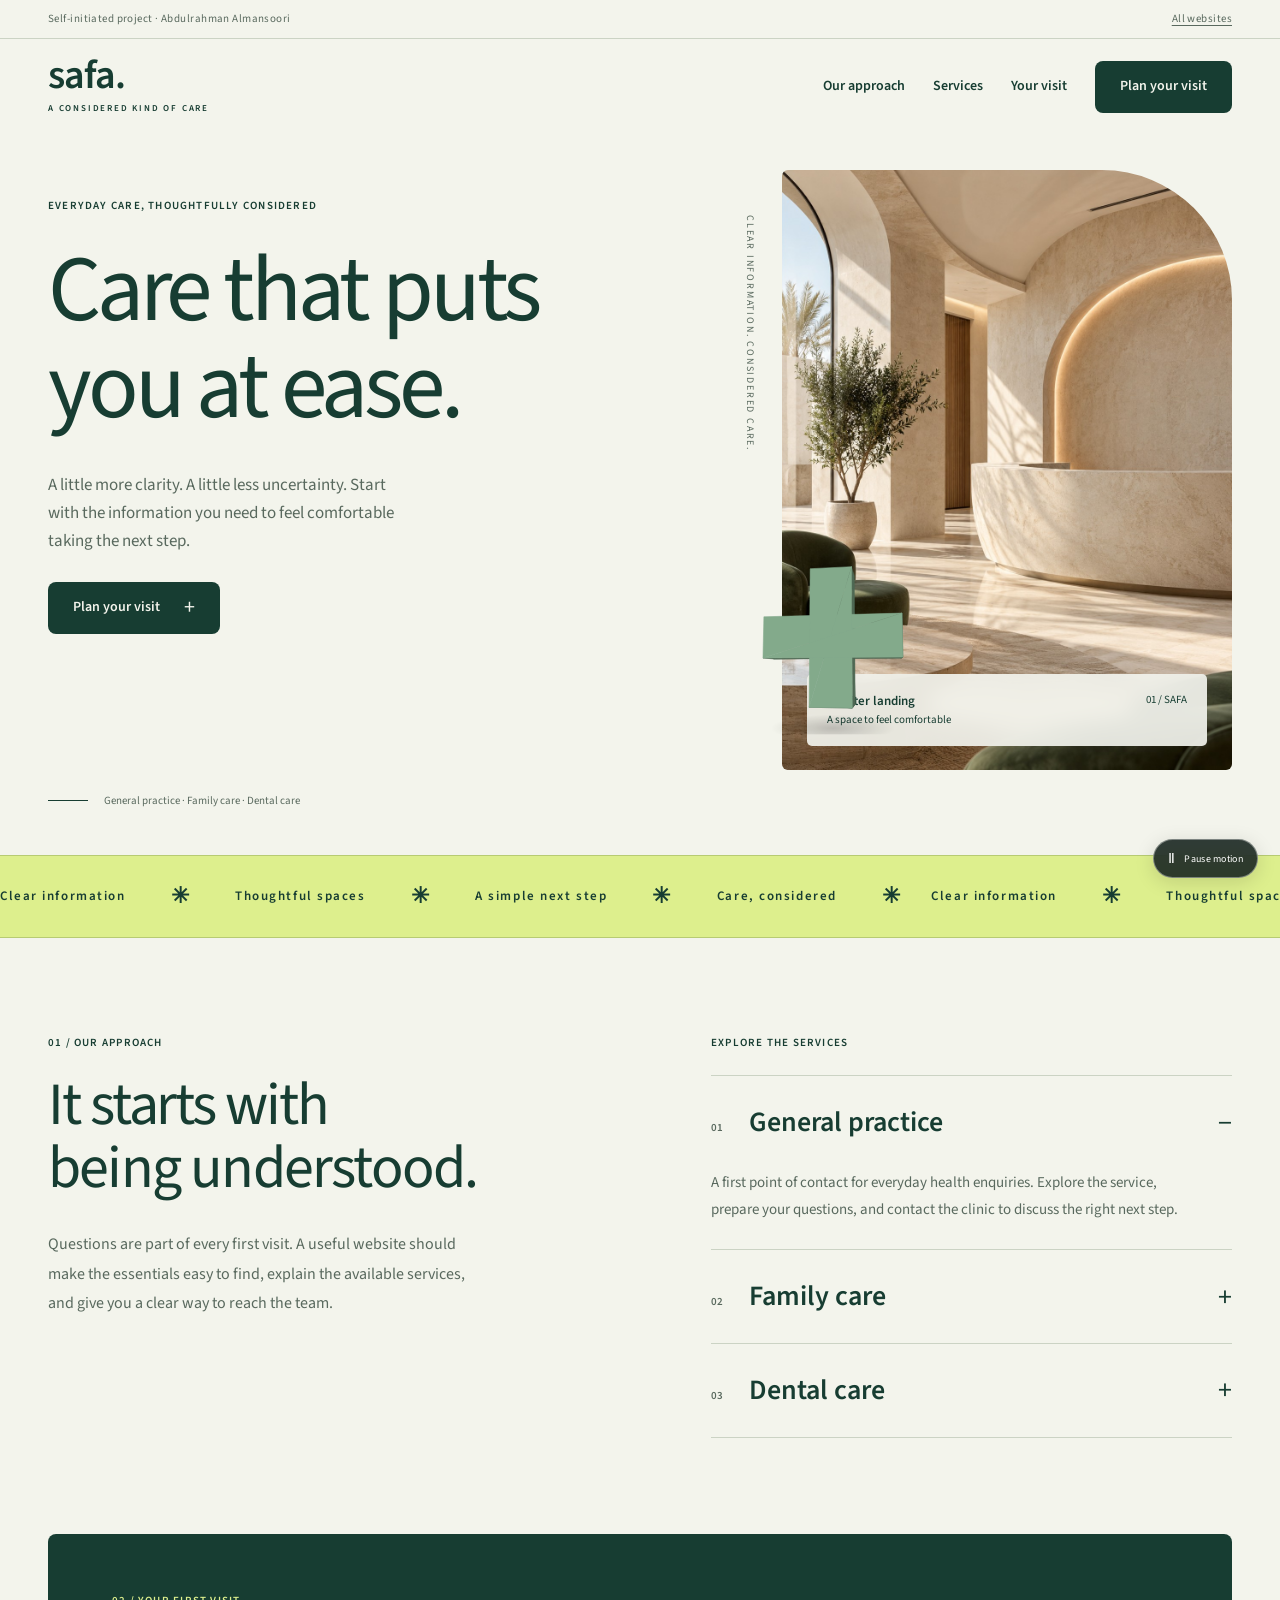
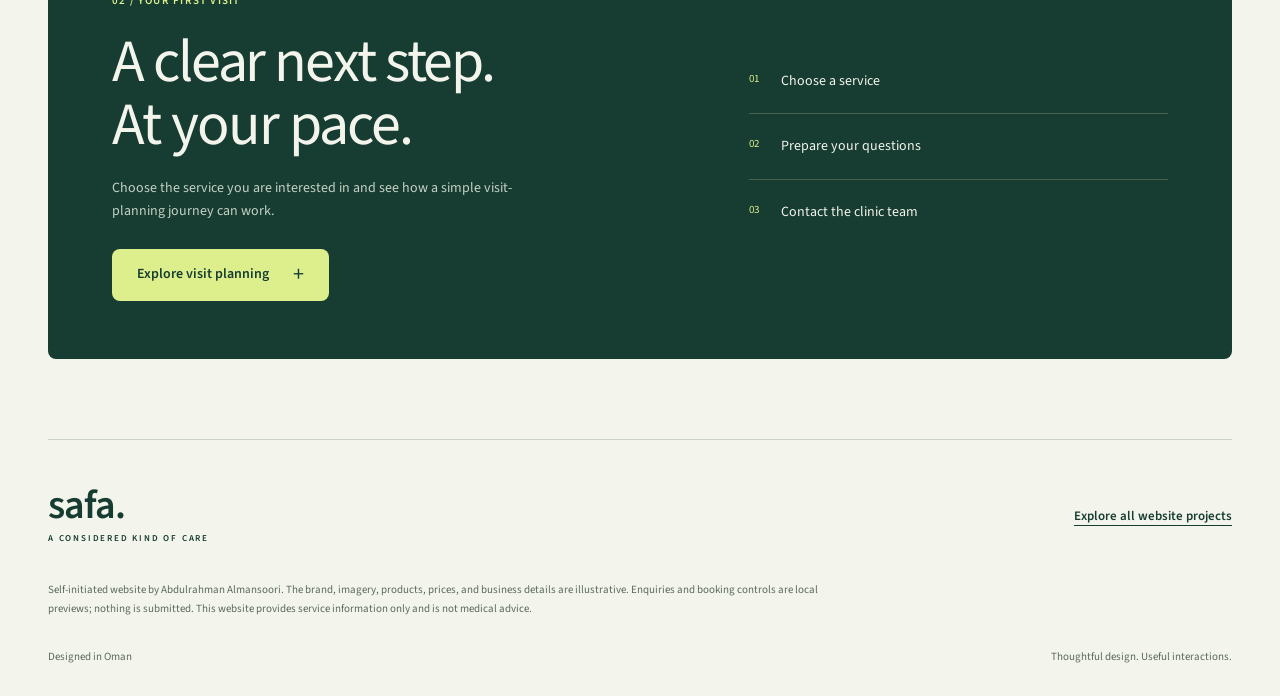
==== commit 18980142: "Refine business visuals and menu design" ====
--- a/sample-pages/clinic.html
+++ b/sample-pages/clinic.html
@@ -1 +1,2 @@
-<!doctype html><html lang="en"><head><meta charset="utf-8"><meta name="viewport" content="width=device-width,initial-scale=1"><meta name="description" content="A considered clinic website: clear service information, visit planning, and a calmer contact journey."><meta name="theme-color" content="#173d32"><title>Safa Clinic | Website Project by Abdulrahman</title><link rel="preconnect" href="https://fonts.googleapis.com"><link rel="preconnect" href="https://fonts.gstatic.com" crossorigin><link rel="stylesheet" href="premium.css"><link rel="icon" type="image/svg+xml" href="data:image/svg+xml,%3Csvg%20xmlns%3D%22http%3A//www.w3.org/2000/svg%22%20viewBox%3D%220%200%2040%2040%22%3E%3Crect%20width%3D%2240%22%20height%3D%2240%22%20rx%3D%2210%22%20fill%3D%22%23173d32%22/%3E%3Ctext%20x%3D%2220%22%20y%3D%2228%22%20text-anchor%3D%22middle%22%20font-family%3D%22Georgia%22%20font-size%3D%2229%22%20fill%3D%22white%22%3ES%3C/text%3E%3C/svg%3E"></head><body class="safa"><a class="skip-link" href="#main">Skip to content</a><div class="project-context"><span>Self-initiated project · Abdulrahman Almansoori</span><a href="../index.html#websites" data-portfolio-link>All websites</a></div><header class="site-header container"><a class="wordmark" href="clinic.html">safa.<small>A CONSIDERED KIND OF CARE</small></a><nav class="nav" aria-label="Main navigation"><a class="desktop-link" href="#approach">Our approach</a><a class="desktop-link" href="#services">Services</a><a class="desktop-link" href="#visit">Your visit</a><button class="button " data-modal="clinic">Plan your visit</button><button class="menu-toggle" aria-label="Open navigation" aria-expanded="false" aria-controls="mobile-nav">☰</button></nav><nav class="mobile-nav" id="mobile-nav" aria-label="Mobile navigation"><a href="#approach">Our approach</a><a href="#services">Services</a><a href="#visit">Your visit</a></nav></header><main id="main"><section class="safa-hero container"><div class="safa-hero-copy"><div class="eyebrow">Everyday care, thoughtfully considered</div><h1>Care that puts<br><em>you at ease.</em></h1><p class="lead">A little more clarity. A little less uncertainty. Start with the information you need to feel comfortable taking the next step.</p><button class="button" data-modal="clinic">Plan your visit <span class="plus" aria-hidden="true">+</span></button></div><div class="safa-visual tilt" data-tilt><img src="assets/safa-editorial-v2.jpg" alt="Illustrative limestone clinic reception with sculptural curves and emerald seating" width="1122" height="1402" fetchpriority="high"><div class="photo-caption"><span><strong>A softer landing</strong>A space to feel comfortable</span><span>01 / SAFA</span></div></div><div class="safa-orbit"><div class="sculpture-wrap"><canvas class="sculpture" data-color="#d5e593" data-shape="torus" aria-hidden="true"></canvas></div></div><div class="safa-side-note">SPACE TO ASK. TIME TO UNDERSTAND.</div><div class="safa-bottom-note"><span class="line"></span><span>General practice · Family care · Dental care</span></div></section><div class="marquee safa-ticker" aria-hidden="true"><div class="marquee-track"><span>Clear information</span><span aria-hidden="true" class="ticker-dot">✳</span><span>Thoughtful spaces</span><span aria-hidden="true" class="ticker-dot">✳</span><span>A simple next step</span><span aria-hidden="true" class="ticker-dot">✳</span><span>Care, considered</span><span aria-hidden="true" class="ticker-dot">✳</span></div><div class="marquee-track"><span>Clear information</span><span aria-hidden="true" class="ticker-dot">✳</span><span>Thoughtful spaces</span><span aria-hidden="true" class="ticker-dot">✳</span><span>A simple next step</span><span aria-hidden="true" class="ticker-dot">✳</span><span>Care, considered</span><span aria-hidden="true" class="ticker-dot">✳</span></div></div><section class="section container safa-intro" id="approach"><div class="reveal"><div class="eyebrow section-kicker">01 / Our approach</div><h2>It starts with<br><em class="serif">being understood.</em></h2><p class="intro-copy">Questions are part of every first visit. A useful website should make the essentials easy to find, explain the available services, and give you a clear way to reach the team.</p></div><div class="safa-services reveal" id="services"><div class="eyebrow section-kicker">Explore the services</div><div class="accordion"><details open><summary><span><span class="index">01</span>General practice</span></summary><p>A first point of contact for everyday health enquiries. Explore the service, prepare your questions, and contact the clinic to discuss the right next step.</p></details><details><summary><span><span class="index">02</span>Family care</span></summary><p>Practical information for planning a family visit, from general enquiries to what you may want to bring and discuss with the team.</p></details><details><summary><span><span class="index">03</span>Dental care</span></summary><p>A clear introduction to routine dental services and a simple way to ask about availability. Individual treatment details belong in a discussion with a qualified professional.</p></details></div></div></section><section class="safa-visit container reveal" id="visit"><div><div class="eyebrow" style="color:#ddef8d;margin-bottom:22px">02 / Your first visit</div><h2>A clear next step.<br><em class="serif">At your pace.</em></h2><p>Choose the service you are interested in and see how a simple visit-planning journey can work.</p><button class="button accent" data-modal="clinic">Explore visit planning <span class="plus" aria-hidden="true">+</span></button></div><ol class="visit-list"><li><span>01</span>Choose a service</li><li><span>02</span>Prepare your questions</li><li><span>03</span>Contact the clinic team</li></ol></section></main><footer class="footer container"><div class="footer-main"><div class="wordmark">safa.<small>A CONSIDERED KIND OF CARE</small></div><a class="small-link" href="../index.html#websites" data-portfolio-link>Explore all website projects</a></div><p class="footer-note">Self-initiated website by Abdulrahman Almansoori. The brand, imagery, products, prices, and business details are illustrative. Enquiries and booking controls are local previews; nothing is submitted. This website provides service information only and is not medical advice.</p><div class="footer-bottom"><span>Designed in Oman</span><span>Thoughtful design. Useful interactions.</span></div></footer><button class="motion-control" aria-pressed="false" aria-label="Pause motion"><span aria-hidden="true">Ⅱ</span><span class="motion-label">Pause motion</span></button><dialog class="dialog" id="project-dialog" aria-labelledby="dialog-title"><div class="dialog-top"><span class="eyebrow">Interactive preview</span><button class="dialog-close" aria-label="Close preview">×</button></div><div class="dialog-body" id="dialog-body"></div></dialog><script src="premium.js" defer></script></body></html>+<!DOCTYPE html>
+<html lang="en"><head><meta charset="utf-8"/><meta content="width=device-width,initial-scale=1" name="viewport"/><meta content="A considered clinic website: clear service information, visit planning, and a calmer contact journey." name="description"/><meta content="#173d32" name="theme-color"/><title>Safa Clinic | Website Project by Abdulrahman</title><link href="https://fonts.googleapis.com" rel="preconnect"/><link crossorigin="" href="https://fonts.gstatic.com" rel="preconnect"/><link href="premium.css" rel="stylesheet"/><link href="data:image/svg+xml,%3Csvg%20xmlns%3D%22http%3A//www.w3.org/2000/svg%22%20viewBox%3D%220%200%2040%2040%22%3E%3Crect%20width%3D%2240%22%20height%3D%2240%22%20rx%3D%2210%22%20fill%3D%22%23173d32%22/%3E%3Ctext%20x%3D%2220%22%20y%3D%2228%22%20text-anchor%3D%22middle%22%20font-family%3D%22Georgia%22%20font-size%3D%2229%22%20fill%3D%22white%22%3ES%3C/text%3E%3C/svg%3E" rel="icon" type="image/svg+xml"/></head><body class="safa"><a class="skip-link" href="#main">Skip to content</a><div class="project-context"><span>Self-initiated project · Abdulrahman Almansoori</span><a data-portfolio-link="" href="../index.html#websites">All websites</a></div><header class="site-header container"><a class="wordmark" href="clinic.html">safa.<small>A CONSIDERED KIND OF CARE</small></a><nav aria-label="Main navigation" class="nav"><a class="desktop-link" href="#approach">Our approach</a><a class="desktop-link" href="#services">Services</a><a class="desktop-link" href="#visit">Your visit</a><button class="button" data-modal="clinic">Plan your visit</button><button aria-controls="mobile-nav" aria-expanded="false" aria-label="Open navigation" class="menu-toggle">☰</button></nav><nav aria-label="Mobile navigation" class="mobile-nav" id="mobile-nav"><a href="#approach">Our approach</a><a href="#services">Services</a><a href="#visit">Your visit</a></nav></header><main id="main"><section class="safa-hero container"><div class="safa-hero-copy"><div class="eyebrow">Everyday care, thoughtfully considered</div><h1>Care that puts<br/>you at ease.</h1><p class="lead">A little more clarity. A little less uncertainty. Start with the information you need to feel comfortable taking the next step.</p><button class="button" data-modal="clinic">Plan your visit <span aria-hidden="true" class="plus">+</span></button></div><div class="safa-visual tilt" data-tilt=""><img alt="Illustrative limestone clinic reception with sculptural curves and emerald seating" fetchpriority="high" height="1402" src="assets/safa-editorial-v2.jpg" width="1122"/><div class="photo-caption"><span><strong>A softer landing</strong>A space to feel comfortable</span><span>01 / SAFA</span></div></div><div class="safa-orbit"><div class="sculpture-wrap semantic-object cross-object"><canvas aria-label="Dimensional medical cross. Move your pointer or use the arrow keys to rotate." class="sculpture" data-color="#6d9679" data-shape="cross" role="img" tabindex="0"></canvas></div></div><div class="safa-side-note">CLEAR INFORMATION. CONSIDERED CARE.</div><div class="safa-bottom-note"><span class="line"></span><span>General practice · Family care · Dental care</span></div></section><div aria-hidden="true" class="marquee safa-ticker"><div class="marquee-track"><span>Clear information</span><span aria-hidden="true" class="ticker-dot">✳</span><span>Thoughtful spaces</span><span aria-hidden="true" class="ticker-dot">✳</span><span>A simple next step</span><span aria-hidden="true" class="ticker-dot">✳</span><span>Care, considered</span><span aria-hidden="true" class="ticker-dot">✳</span></div><div class="marquee-track"><span>Clear information</span><span aria-hidden="true" class="ticker-dot">✳</span><span>Thoughtful spaces</span><span aria-hidden="true" class="ticker-dot">✳</span><span>A simple next step</span><span aria-hidden="true" class="ticker-dot">✳</span><span>Care, considered</span><span aria-hidden="true" class="ticker-dot">✳</span></div></div><section class="section container safa-intro" id="approach"><div class="reveal"><div class="eyebrow section-kicker">01 / Our approach</div><h2>It starts with<br/><em class="serif">being understood.</em></h2><p class="intro-copy">Questions are part of every first visit. A useful website should make the essentials easy to find, explain the available services, and give you a clear way to reach the team.</p></div><div class="safa-services reveal" id="services"><div class="eyebrow section-kicker">Explore the services</div><div class="accordion"><details open=""><summary><span><span class="index">01</span>General practice</span></summary><p>A first point of contact for everyday health enquiries. Explore the service, prepare your questions, and contact the clinic to discuss the right next step.</p></details><details><summary><span><span class="index">02</span>Family care</span></summary><p>Practical information for planning a family visit, from general enquiries to what you may want to bring and discuss with the team.</p></details><details><summary><span><span class="index">03</span>Dental care</span></summary><p>A clear introduction to routine dental services and a simple way to ask about availability. Individual treatment details belong in a discussion with a qualified professional.</p></details></div></div></section><section class="safa-visit container reveal" id="visit"><div><div class="eyebrow" style="color:#ddef8d;margin-bottom:22px">02 / Your first visit</div><h2>A clear next step.<br/><em class="serif">At your pace.</em></h2><p>Choose the service you are interested in and see how a simple visit-planning journey can work.</p><button class="button accent" data-modal="clinic">Explore visit planning <span aria-hidden="true" class="plus">+</span></button></div><ol class="visit-list"><li><span>01</span>Choose a service</li><li><span>02</span>Prepare your questions</li><li><span>03</span>Contact the clinic team</li></ol></section></main><footer class="footer container"><div class="footer-main"><div class="wordmark">safa.<small>A CONSIDERED KIND OF CARE</small></div><a class="small-link" data-portfolio-link="" href="../index.html#websites">Explore all website projects</a></div><p class="footer-note">Self-initiated website by Abdulrahman Almansoori. The brand, imagery, products, prices, and business details are illustrative. Enquiries and booking controls are local previews; nothing is submitted. This website provides service information only and is not medical advice.</p><div class="footer-bottom"><span>Designed in Oman</span><span>Thoughtful design. Useful interactions.</span></div></footer><button aria-label="Pause motion" aria-pressed="false" class="motion-control"><span aria-hidden="true">Ⅱ</span><span class="motion-label">Pause motion</span></button><dialog aria-labelledby="dialog-title" class="dialog" id="project-dialog"><div class="dialog-top"><span class="eyebrow">Interactive preview</span><button aria-label="Close preview" class="dialog-close">×</button></div><div class="dialog-body" id="dialog-body"></div></dialog><script defer="" src="premium.js"></script></body></html>
--- a/sample-pages/premium.css
+++ b/sample-pages/premium.css
@@ -1,15 +1,106 @@
-@import url('https://fonts.googleapis.com/css2?family=Bebas+Neue&family=Bricolage+Grotesque:opsz,wght@12..96,400;12..96,500;12..96,600;12..96,700;12..96,800&family=Instrument+Serif:ital@0;1&family=Manrope:wght@400;500;600;700;800&display=swap');
-:root{--sans:'Manrope',Arial,sans-serif;--serif:'Instrument Serif',Georgia,serif;--display:'Bricolage Grotesque',Arial,sans-serif;--ink:#162b26;--paper:#f4f5ed;--accent:#deef8a;--muted:#61706a;--line:#ccd4ca;--radius:24px}*{box-sizing:border-box}html{scroll-behavior:smooth;scroll-padding-top:112px}body{margin:0;background:var(--paper);color:var(--ink);font:16px/1.6 var(--sans);overflow-x:clip}button,a{-webkit-tap-highlight-color:transparent}button,input,select{font:inherit}button{cursor:pointer}button,a{touch-action:manipulation}a{color:inherit;text-decoration:none}img{display:block;max-width:100%}h1,h2,h3,p{margin:0}h1,h2,h3{line-height:1.05}h1,h2{letter-spacing:-.055em}button{color:inherit}button:focus-visible,a:focus-visible,summary:focus-visible,select:focus-visible{outline:3px solid currentColor;outline-offset:5px}button[hidden],[hidden]{display:none!important}.container{width:min(1320px,calc(100% - 96px));margin-inline:auto}.project-context{font-size:11px;letter-spacing:.04em;display:flex;justify-content:space-between;gap:20px;padding:10px 48px;border-bottom:1px solid var(--line);color:var(--muted)}.project-context a{text-decoration:underline;text-underline-offset:3px}.site-header{height:96px;display:flex;justify-content:space-between;align-items:center;gap:30px;position:relative;z-index:20}.wordmark{font-family:var(--serif);font-size:43px;letter-spacing:-.035em;line-height:.9}.wordmark small{font-family:var(--sans);font-size:10px;letter-spacing:.2em;display:block;margin-top:10px;line-height:1.2}.nav{display:flex;align-items:center;gap:28px;font-size:13px;font-weight:600}.nav a:not(.button){position:relative}.nav a:not(.button):after{content:'';height:1px;background:currentColor;position:absolute;left:0;right:100%;bottom:-5px;transition:right .25s}.nav a:hover:after{right:0}.button{display:inline-flex;align-items:center;justify-content:center;min-height:52px;padding:14px 24px;border:1px solid transparent;border-radius:100px;background:var(--ink);color:var(--paper);font-weight:700;font-size:13px;line-height:1.4;transition:transform .25s,background .25s,box-shadow .25s}.button:hover{transform:translateY(-3px);box-shadow:0 8px 20px #0002}.button.light{background:var(--paper);color:var(--ink)}.button.accent{background:var(--accent);color:var(--ink)}.button.outline{background:transparent;border-color:currentColor;color:inherit}.button .plus{margin-left:24px;font-size:22px;font-weight:400;line-height:.7}.eyebrow{font-size:11px;font-weight:700;text-transform:uppercase;letter-spacing:.16em}.muted{color:var(--muted)}.serif{font-family:var(--serif);font-weight:400;letter-spacing:-.03em}.italic{font-style:italic}.section{padding-block:96px}.section-top{display:flex;align-items:end;justify-content:space-between;gap:40px;margin-bottom:42px}.section-top h2{font-size:clamp(44px,5.4vw,72px);font-weight:500;max-width:800px}.section-top p{font-size:14px;line-height:1.7;max-width:290px;color:var(--muted)}.small-link{font-size:13px;font-weight:700;text-decoration:underline;text-underline-offset:5px}.section-kicker{margin-bottom:24px}.motion-control{position:fixed;bottom:22px;right:22px;z-index:60;border:1px solid #ffffff60;background:#14201ddf;backdrop-filter:blur(12px);color:white;border-radius:40px;display:flex;align-items:center;gap:9px;min-height:39px;padding:9px 14px;font-size:10px;letter-spacing:.03em;box-shadow:0 4px 20px #0002}.motion-control span:first-child{font-size:14px;line-height:1}.sculpture{width:100%;height:100%;display:block;touch-action:pan-y}.sculpture-wrap{position:relative;isolation:isolate}.sculpture-wrap:before{content:'';position:absolute;inset:20%;border:1px solid currentColor;opacity:.08;border-radius:50%;z-index:-1}.sculpture-wrap canvas{position:relative;z-index:1}.sculpture-wrap.no-webgl:after{content:'';position:absolute;inset:20%;border:35px solid var(--accent);border-radius:50%;box-shadow:20px 30px 40px #0002;transform:rotate(-22deg) skew(12deg)}.reveal{opacity:1;transform:none}.js-motion .reveal{opacity:0;transform:translateY(24px);transition:opacity .85s,transform .85s}.js-motion .reveal.visible{opacity:1;transform:translateY(0)}.tilt{transition:transform .3s ease-out;transform:perspective(1000px) rotateX(var(--rx,0deg)) rotateY(var(--ry,0deg));will-change:transform}.float{animation:float 6s ease-in-out infinite}.float-slow{animation:float 8s ease-in-out infinite reverse}.marquee{overflow:hidden;white-space:nowrap;display:flex;gap:30px}.marquee-track{display:flex;gap:30px;align-items:center;animation:marquee 32s linear infinite;flex-shrink:0}.marquee-track span{flex-shrink:0}.round-mark{width:78px;height:78px;border:1px solid currentColor;border-radius:50%;display:grid;place-items:center;font-size:10px;line-height:1.35;text-align:center;text-transform:uppercase;letter-spacing:.09em;transform:rotate(-12deg)}.footer{padding-block:48px 30px;border-top:1px solid var(--line)}.footer-main{display:flex;align-items:center;justify-content:space-between;gap:30px;margin-bottom:36px}.footer-note{font-size:11px;color:var(--muted);max-width:800px;line-height:1.7}.footer-bottom{display:flex;align-items:center;justify-content:space-between;gap:30px;margin-top:30px;font-size:11px;color:var(--muted)}.skip-link{position:fixed;top:-70px;left:20px;z-index:100;background:white;color:black;padding:12px}.skip-link:focus{top:20px}.menu-toggle{display:none;border:1px solid currentColor;border-radius:50%;height:44px;width:44px;background:transparent;font-size:20px}.mobile-nav{display:none}.accordion{border-top:1px solid var(--line)}.accordion details{border-bottom:1px solid var(--line)}.accordion summary{padding:24px 0;list-style:none;cursor:pointer;display:flex;align-items:center;justify-content:space-between;gap:25px;font-size:24px;font-weight:500}.accordion summary::-webkit-details-marker{display:none}.accordion summary:after{content:'+';font:300 28px var(--sans);flex-shrink:0}.accordion details[open] summary:after{content:'−'}.accordion details p{font-size:15px;color:var(--muted);max-width:650px;padding:0 50px 26px 0;line-height:1.8}.accordion .index{font-size:11px;font-family:var(--sans);color:var(--muted);margin-right:26px}.filter-bar{display:flex;gap:10px;flex-wrap:wrap;align-items:center}.filter{background:transparent;color:inherit;border:1px solid var(--line);border-radius:30px;padding:10px 19px;min-height:46px;font-size:12px;transition:background .25s,color .25s}.filter[aria-pressed=true]{background:var(--ink);color:var(--paper);border-color:var(--ink)}.filter-status{font-size:11px;color:var(--muted);margin-left:auto}.dialog{width:min(720px,calc(100% - 36px));max-height:90vh;overflow:auto;border:0;padding:0;border-radius:26px;background:var(--paper);color:var(--ink);box-shadow:0 30px 120px #0005}.dialog::backdrop{background:#041b24aa;backdrop-filter:blur(8px)}.dialog-top{padding:28px 32px 0;display:flex;align-items:center;justify-content:space-between;gap:20px}.dialog-close{width:38px;height:38px;border:1px solid var(--line);border-radius:50%;background:transparent;font-size:25px;line-height:1}.dialog-body{padding:25px 32px 34px}.dialog h2{font-size:46px;font-weight:500;margin:0 0 22px;max-width:540px}.dialog p{font-size:14px;color:var(--muted);line-height:1.8}.dialog .options{display:flex;flex-wrap:wrap;gap:9px;margin:23px 0}.choice{border:1px solid var(--line);border-radius:10px;min-height:47px;padding:11px 15px;background:transparent;font-size:12px}.choice[aria-pressed=true]{background:var(--ink);color:var(--paper);border-color:var(--ink)}.preview-result{padding:20px 0;margin-top:20px;border-top:1px solid var(--line);font-size:14px;line-height:1.7}.dialog-disclaimer{font-size:10px!important;margin-top:25px;padding-top:18px;border-top:1px solid var(--line)}.sr-only{position:absolute;width:1px;height:1px;padding:0;margin:-1px;overflow:hidden;clip:rect(0,0,0,0);white-space:nowrap;border:0}
+@font-face {
+  font-family: 'Bodoni Moda';
+  font-style: italic;
+  font-weight: 500;
+  font-display: swap;
+  src: url(assets/brand-font-0.ttf) format('truetype');
+}
+@font-face {
+  font-family: 'Bodoni Moda';
+  font-style: normal;
+  font-weight: 500;
+  font-display: swap;
+  src: url(assets/brand-font-1.ttf) format('truetype');
+}
+@font-face {
+  font-family: 'Lato';
+  font-style: normal;
+  font-weight: 400;
+  font-display: swap;
+  src: url(assets/brand-font-2.ttf) format('truetype');
+}
+@font-face {
+  font-family: 'Lato';
+  font-style: normal;
+  font-weight: 700;
+  font-display: swap;
+  src: url(assets/brand-font-3.ttf) format('truetype');
+}
+@font-face {
+  font-family: 'Lato';
+  font-style: normal;
+  font-weight: 900;
+  font-display: swap;
+  src: url(assets/brand-font-4.ttf) format('truetype');
+}
+@font-face {
+  font-family: 'Libre Baskerville';
+  font-style: italic;
+  font-weight: 400;
+  font-display: swap;
+  src: url(assets/brand-font-5.ttf) format('truetype');
+}
+@font-face {
+  font-family: 'Libre Baskerville';
+  font-style: normal;
+  font-weight: 400;
+  font-display: swap;
+  src: url(assets/brand-font-6.ttf) format('truetype');
+}
+@font-face {
+  font-family: 'Libre Baskerville';
+  font-style: normal;
+  font-weight: 700;
+  font-display: swap;
+  src: url(assets/brand-font-7.ttf) format('truetype');
+}
+@font-face {
+  font-family: 'Roboto Slab';
+  font-style: normal;
+  font-weight: 500;
+  font-display: swap;
+  src: url(assets/brand-font-8.ttf) format('truetype');
+}
+@font-face {
+  font-family: 'Roboto Slab';
+  font-style: normal;
+  font-weight: 600;
+  font-display: swap;
+  src: url(assets/brand-font-9.ttf) format('truetype');
+}
+@font-face {
+  font-family: 'Roboto Slab';
+  font-style: normal;
+  font-weight: 700;
+  font-display: swap;
+  src: url(assets/brand-font-10.ttf) format('truetype');
+}
+@font-face {
+  font-family: 'Source Sans 3';
+  font-style: normal;
+  font-weight: 400;
+  font-display: swap;
+  src: url(assets/brand-font-11.ttf) format('truetype');
+}
+@font-face {
+  font-family: 'Source Sans 3';
+  font-style: normal;
+  font-weight: 600;
+  font-display: swap;
+  src: url(assets/brand-font-12.ttf) format('truetype');
+}
+
+:root{--sans:'Lato',Arial,sans-serif;--serif:'Libre Baskerville',Georgia,serif;--display:'Lato',Arial,sans-serif;--ink:#162b26;--paper:#f4f5ed;--accent:#deef8a;--muted:#61706a;--line:#ccd4ca;--radius:24px}*{box-sizing:border-box}html{overflow-x:clip;scroll-behavior:smooth;scroll-padding-top:112px}body{margin:0;background:var(--paper);color:var(--ink);font:16px/1.6 var(--sans);overflow-x:clip}button,a{-webkit-tap-highlight-color:transparent}button,input,select{font:inherit}button{cursor:pointer}button,a{touch-action:manipulation}a{color:inherit;text-decoration:none}img{display:block;max-width:100%}h1,h2,h3,p{margin:0}h1,h2,h3{line-height:1.05}h1,h2{letter-spacing:-.055em}button{color:inherit}button:focus-visible,a:focus-visible,summary:focus-visible,select:focus-visible{outline:3px solid currentColor;outline-offset:5px}button[hidden],[hidden]{display:none!important}.container{width:min(1320px,calc(100% - 96px));margin-inline:auto}.project-context{font-size:11px;letter-spacing:.04em;display:flex;justify-content:space-between;gap:20px;padding:10px 48px;border-bottom:1px solid var(--line);color:var(--muted)}.project-context a{text-decoration:underline;text-underline-offset:3px}.site-header{height:96px;display:flex;justify-content:space-between;align-items:center;gap:30px;position:relative;z-index:20}.wordmark{font-family:var(--serif);font-size:43px;letter-spacing:-.035em;line-height:.9}.wordmark small{font-family:var(--sans);font-size:10px;letter-spacing:.2em;display:block;margin-top:10px;line-height:1.2}.nav{display:flex;align-items:center;gap:28px;font-size:13px;font-weight:600}.nav a:not(.button){position:relative}.nav a:not(.button):after{content:'';height:1px;background:currentColor;position:absolute;left:0;right:100%;bottom:-5px;transition:right .25s}.nav a:hover:after{right:0}.button{display:inline-flex;align-items:center;justify-content:center;min-height:52px;padding:14px 24px;border:1px solid transparent;border-radius:100px;background:var(--ink);color:var(--paper);font-weight:700;font-size:13px;line-height:1.4;transition:transform .25s,background .25s,box-shadow .25s}.button:hover{transform:translateY(-3px);box-shadow:0 8px 20px #0002}.button.light{background:var(--paper);color:var(--ink)}.button.accent{background:var(--accent);color:var(--ink)}.button.outline{background:transparent;border-color:currentColor;color:inherit}.button .plus{margin-left:24px;font-size:22px;font-weight:400;line-height:.7}.eyebrow{font-size:11px;font-weight:700;text-transform:uppercase;letter-spacing:.16em}.muted{color:var(--muted)}.serif{font-family:var(--serif);font-weight:400;letter-spacing:-.03em}.italic{font-style:italic}.section{padding-block:96px}.section-top{display:flex;align-items:end;justify-content:space-between;gap:40px;margin-bottom:42px}.section-top h2{font-size:clamp(44px,5.4vw,72px);font-weight:500;max-width:800px}.section-top p{font-size:14px;line-height:1.7;max-width:290px;color:var(--muted)}.small-link{font-size:13px;font-weight:700;text-decoration:underline;text-underline-offset:5px}.section-kicker{margin-bottom:24px}.motion-control{position:fixed;bottom:22px;right:22px;z-index:60;border:1px solid #ffffff60;background:#14201ddf;backdrop-filter:blur(12px);color:white;border-radius:40px;display:flex;align-items:center;gap:9px;min-height:39px;padding:9px 14px;font-size:10px;letter-spacing:.03em;box-shadow:0 4px 20px #0002}.motion-control span:first-child{font-size:14px;line-height:1}.sculpture{width:100%;height:100%;display:block;touch-action:pan-y}.sculpture-wrap{position:relative;isolation:isolate}.sculpture-wrap:before{content:'';position:absolute;inset:20%;border:1px solid currentColor;opacity:.08;border-radius:50%;z-index:-1}.sculpture-wrap canvas{position:relative;z-index:1}.sculpture-wrap.no-webgl:after{content:'';position:absolute;inset:20%;border:35px solid var(--accent);border-radius:50%;box-shadow:20px 30px 40px #0002;transform:rotate(-22deg) skew(12deg)}.reveal{opacity:1;transform:none}.js-motion .reveal{opacity:0;transform:translateY(24px);transition:opacity .85s,transform .85s}.js-motion .reveal.visible{opacity:1;transform:translateY(0)}.tilt{transition:transform .3s ease-out;transform:perspective(1000px) rotateX(var(--rx,0deg)) rotateY(var(--ry,0deg));will-change:transform}.float{animation:float 6s ease-in-out infinite}.float-slow{animation:float 8s ease-in-out infinite reverse}.marquee{overflow:hidden;white-space:nowrap;display:flex;gap:30px}.marquee-track{display:flex;gap:30px;align-items:center;animation:marquee 32s linear infinite;flex-shrink:0}.marquee-track span{flex-shrink:0}.round-mark{width:78px;height:78px;border:1px solid currentColor;border-radius:50%;display:grid;place-items:center;font-size:10px;line-height:1.35;text-align:center;text-transform:uppercase;letter-spacing:.09em;transform:rotate(-12deg)}.footer{padding-block:48px 30px;border-top:1px solid var(--line)}.footer-main{display:flex;align-items:center;justify-content:space-between;gap:30px;margin-bottom:36px}.footer-note{font-size:11px;color:var(--muted);max-width:800px;line-height:1.7}.footer-bottom{display:flex;align-items:center;justify-content:space-between;gap:30px;margin-top:30px;font-size:11px;color:var(--muted)}.skip-link{position:fixed;top:-70px;left:20px;z-index:100;background:white;color:black;padding:12px}.skip-link:focus{top:20px}.menu-toggle{display:none;border:1px solid currentColor;border-radius:50%;height:44px;width:44px;background:transparent;font-size:20px}.mobile-nav{display:none}.accordion{border-top:1px solid var(--line)}.accordion details{border-bottom:1px solid var(--line)}.accordion summary{padding:24px 0;list-style:none;cursor:pointer;display:flex;align-items:center;justify-content:space-between;gap:25px;font-size:24px;font-weight:500}.accordion summary::-webkit-details-marker{display:none}.accordion summary:after{content:'+';font:300 28px var(--sans);flex-shrink:0}.accordion details[open] summary:after{content:'−'}.accordion details p{font-size:15px;color:var(--muted);max-width:650px;padding:0 50px 26px 0;line-height:1.8}.accordion .index{font-size:11px;font-family:var(--sans);color:var(--muted);margin-right:26px}.filter-bar{display:flex;gap:10px;flex-wrap:wrap;align-items:center}.filter{background:transparent;color:inherit;border:1px solid var(--line);border-radius:30px;padding:10px 19px;min-height:46px;font-size:12px;transition:background .25s,color .25s}.filter[aria-pressed=true]{background:var(--ink);color:var(--paper);border-color:var(--ink)}.filter-status{font-size:11px;color:var(--muted);margin-left:auto}.dialog{width:min(720px,calc(100% - 36px));max-height:90vh;overflow:auto;border:0;padding:0;border-radius:26px;background:var(--paper);color:var(--ink);box-shadow:0 30px 120px #0005}.dialog::backdrop{background:#041b24aa;backdrop-filter:blur(8px)}.dialog-top{padding:28px 32px 0;display:flex;align-items:center;justify-content:space-between;gap:20px}.dialog-close{width:38px;height:38px;border:1px solid var(--line);border-radius:50%;background:transparent;font-size:25px;line-height:1}.dialog-body{padding:25px 32px 34px}.dialog h2{font-size:46px;font-weight:500;margin:0 0 22px;max-width:540px}.dialog p{font-size:14px;color:var(--muted);line-height:1.8}.dialog .options{display:flex;flex-wrap:wrap;gap:9px;margin:23px 0}.choice{border:1px solid var(--line);border-radius:10px;min-height:47px;padding:11px 15px;background:transparent;font-size:12px}.choice[aria-pressed=true]{background:var(--ink);color:var(--paper);border-color:var(--ink)}.preview-result{padding:20px 0;margin-top:20px;border-top:1px solid var(--line);font-size:14px;line-height:1.7}.dialog-disclaimer{font-size:10px!important;margin-top:25px;padding-top:18px;border-top:1px solid var(--line)}.sr-only{position:absolute;width:1px;height:1px;padding:0;margin:-1px;overflow:hidden;clip:rect(0,0,0,0);white-space:nowrap;border:0}
 /* SAFA — architectural, spacious, tactile */
 .safa{--ink:#173d32;--paper:#f3f4ec;--accent:#ddef8d;--muted:#59695e;--line:#cbd3c4}.safa .wordmark{font-family:var(--sans);font-weight:500;font-size:38px;letter-spacing:-3px}.safa .wordmark small{letter-spacing:.2em;font-size:9px}.safa-hero{min-height:720px;padding-top:62px;padding-bottom:85px;position:relative}.safa-hero-copy{position:relative;z-index:3;width:65%}.safa-hero h1{font-family:var(--sans);font-size:clamp(68px,8.8vw,126px);font-weight:500;line-height:.98;letter-spacing:-.078em;margin:28px 0 34px}.safa-hero h1 em{font-family:var(--serif);font-weight:400;letter-spacing:-.045em}.safa-hero .lead{max-width:350px;font-size:15px;line-height:1.8;color:var(--muted);margin-bottom:27px}.safa-visual{position:absolute;right:0;top:35px;width:38%;height:600px;border-radius:220px 220px 28px 28px;overflow:hidden;background:#d7e0d1}.safa-visual img{width:100%;height:100%;object-fit:cover;animation:slow-zoom 15s ease-in-out infinite alternate}.safa-visual .photo-caption{position:absolute;bottom:24px;left:25px;right:25px;padding:17px 20px;background:#f2f4edeb;backdrop-filter:blur(10px);border-radius:18px;display:flex;justify-content:space-between;gap:16px;font-size:11px;color:#173d32}.safa-visual .photo-caption strong{display:block;font-size:13px}.safa-orbit{position:absolute;right:25%;top:335px;width:265px;height:265px;z-index:4;color:#173d32;pointer-events:auto}.safa-side-note{font-size:10px;letter-spacing:.18em;position:absolute;right:40%;top:80px;writing-mode:vertical-rl;color:var(--muted)}.safa-bottom-note{position:absolute;bottom:45px;left:0;display:flex;gap:16px;align-items:center;font-size:11px;color:var(--muted)}.safa-bottom-note .line{width:40px;height:1px;background:var(--ink)}.safa-ticker{padding:23px 0;background:var(--accent);border-block:1px solid #b7cb73;color:var(--ink)}.safa-ticker .marquee-track{font-size:13px;font-weight:600;letter-spacing:.12em;gap:45px}.ticker-dot{font-size:22px}.safa-intro{display:grid;grid-template-columns:1.1fr 1fr;gap:90px;align-items:start}.safa-intro h2{font-size:70px;font-weight:500;line-height:1.04;max-width:500px}.safa-intro .intro-copy{font-size:16px;max-width:440px;color:var(--muted);line-height:1.85;margin-top:30px}.safa-services .accordion{margin-top:10px}.safa-services summary{font-family:var(--serif);font-size:34px}.safa-visit{background:var(--ink);color:var(--paper);border-radius:34px;margin-bottom:80px;padding:58px 64px;display:grid;grid-template-columns:1.4fr 1fr;gap:50px;align-items:center;position:relative;overflow:hidden}.safa-visit h2{font-size:64px;font-weight:500;max-width:700px}.safa-visit p{color:#c6d1c5;font-size:14px;max-width:400px;margin:20px 0 27px}.visit-list{list-style:none;padding:0;margin:0}.visit-list li{padding:21px 0;border-bottom:1px solid #486352;display:flex;gap:22px;font-size:14px}.visit-list span{font-size:11px;color:#ddef8d}.visit-list li:last-child{border-bottom:0}
 /* NOURA — chromatic editorial luxury */
 .noura{--ink:#f7eefc;--paper:#151118;--accent:#c7a2ff;--muted:#b7a9be;--line:#453649}.noura .wordmark{font:500 30px var(--sans);letter-spacing:.24em}.noura .wordmark small{font-size:9px;letter-spacing:.3em;color:var(--muted)}.noura .nav{font-size:12px;font-weight:500}.noura .button{background:var(--accent);color:#211629}.noura .button.outline{background:transparent;color:var(--ink)}.noura-hero{min-height:725px;position:relative;padding:60px 0 50px;isolation:isolate}.noura-hero h1{position:relative;z-index:3;font-size:clamp(90px,11vw,153px);font-weight:500;letter-spacing:-.075em;line-height:.95;width:81%;margin-top:38px;pointer-events:none}.noura-hero h1 em{font-family:var(--serif);font-weight:400;color:var(--accent);letter-spacing:-.03em}.noura-hero .hero-label{position:relative;z-index:4;display:flex;gap:30px;align-items:center}.noura-hero .hero-label .line{width:70px;height:1px;background:var(--accent)}.noura-art{position:absolute;right:-35px;top:-10px;width:49%;height:735px;overflow:hidden;z-index:-1}.noura-art img{width:100%;height:100%;object-fit:cover;transform:scale(1.08);animation:beauty-float 10s ease-in-out infinite}.noura-art:after{content:'';position:absolute;inset:0;background:linear-gradient(90deg,#151118 0%,transparent 25%,transparent 85%,#151118 100%)}.noura-copy{position:relative;z-index:4;margin-top:38px;display:flex;gap:50px;align-items:center;max-width:670px}.noura-copy p{font-size:14px;line-height:1.8;color:var(--muted);max-width:260px}.noura-orbit{position:absolute;left:40%;bottom:7px;width:250px;height:235px;z-index:1;opacity:.8}.noura-edition{position:absolute;right:0;bottom:20px;z-index:5;font-size:10px;letter-spacing:.12em;text-align:right}.noura-edition span{display:block;color:var(--muted);margin-top:7px}.noura-marquee{border-block:1px solid var(--line);padding:27px 0;margin-top:25px}.noura-marquee .marquee-track{font:400 66px var(--serif);line-height:1;color:#c7a2ff;gap:50px}.noura-marquee .outline-word{font-family:var(--sans);font-size:46px;color:transparent;-webkit-text-stroke:1px #c7a2ff;letter-spacing:-.03em}.noura .section-top h2{font-family:var(--serif);font-size:78px;line-height:1}.noura .filter-bar{margin-top:34px}.noura .filter[aria-pressed=true]{background:var(--accent);border-color:var(--accent);color:#151118}.noura-products{display:grid;grid-template-columns:repeat(3,1fr);gap:20px;margin-top:30px}.noura-product{background:#241b2a;border:1px solid #49394e;border-radius:4px;min-height:390px;padding:30px;position:relative;overflow:hidden;display:flex;flex-direction:column}.noura-product:nth-child(2){background:#dfcbe9;color:#26132f}.noura-product:nth-child(3){background:#596455;color:#f0f3e9}.product-index{font-size:12px;letter-spacing:.14em;opacity:.9}.noura-product h3{font:400 59px/.95 var(--serif);margin:32px 0 18px;max-width:200px;position:relative;z-index:2;letter-spacing:-.03em}.noura-product p{font-size:12px;opacity:.9;max-width:230px;line-height:1.75;margin-bottom:24px;position:relative;z-index:2}.noura-product .product-meta{margin-top:auto;padding-top:26px;border-top:1px solid #ffffff40;display:flex;justify-content:space-between;gap:20px;align-items:center;position:relative;z-index:2}.noura-product:nth-child(2) .product-meta{border-color:#26132f40}.product-meta strong{font-size:13px;font-weight:600}.product-detail{width:44px;height:44px;display:grid;place-items:center;border:1px solid currentColor;background:transparent;color:inherit;border-radius:50%;font-size:27px;transition:transform .3s}.product-detail:hover{transform:rotate(90deg)}.product-orbit{position:absolute;right:-60px;top:15px;width:200px;height:200px;border:1px solid currentColor;border-radius:50%;opacity:.13}.product-orbit:after{content:'';position:absolute;inset:15px;border:1px solid currentColor;border-radius:50%}.noura-editorial{display:grid;grid-template-columns:1fr 1fr;margin-top:20px;border-top:1px solid var(--line);border-bottom:1px solid var(--line)}.noura-editorial-image{min-height:430px;overflow:hidden}.noura-editorial-image img{height:100%;width:100%;object-fit:cover}.noura-editorial-copy{padding:60px;display:flex;justify-content:center;flex-direction:column;background:#211823}.noura-editorial h2{font:400 71px/.98 var(--serif);max-width:480px}.noura-editorial p{font-size:14px;line-height:1.9;color:var(--muted);max-width:400px;margin:26px 0}.noura-editorial .small-link{align-self:start}.noura .footer{margin-top:70px}.noura .dialog{background:#f3eaf6;color:#26132f;--paper:#f3eaf6;--ink:#26132f;--muted:#705d76;--line:#d4c3da}.noura .dialog .button{color:#26132f}.noura .dialog h2{font-family:var(--serif);font-size:64px}.product-dialog-grid{display:grid;grid-template-columns:1fr 1fr;gap:24px;align-items:start}.product-dialog-grid img{border-radius:16px;min-height:240px;object-fit:cover;height:100%;width:100%}.product-spec{display:flex;justify-content:space-between;gap:15px;padding:12px 0;border-bottom:1px solid var(--line);font-size:12px}
 /* EMBER — bold, kinetic, tactile */
-.ember{--ink:#fff0ce;--paper:#201d19;--accent:#fa6030;--muted:#b9ada0;--line:#534439}.ember .project-context{background:#181612}.ember .wordmark{font-family:'Bebas Neue',Impact,sans-serif;font-size:39px;letter-spacing:.04em}.ember .wordmark small{font:600 9px var(--sans);letter-spacing:.24em}.ember .button{background:var(--accent);color:#201d19;border-radius:3px;text-transform:uppercase;font-size:12px;letter-spacing:.09em}.ember .button.outline{color:var(--ink);background:transparent}.ember .button:hover{transform:translateY(-3px) rotate(-1deg)}.ember-hero{position:relative;min-height:730px;isolation:isolate;overflow:hidden}.ember-photo{position:absolute;inset:0;width:100%;height:100%;object-fit:cover;object-position:70% 50%;z-index:-3;animation:slow-zoom 18s ease-in-out infinite alternate}.ember-hero:before{content:'';position:absolute;inset:0;background:linear-gradient(90deg,#201d19 0%,#201d19ed 15%,#201d1960 65%,#201d1910 100%),linear-gradient(0deg,#201d19c0,transparent 45%);z-index:-2}.ember-hero .container{position:relative;padding-top:60px;padding-bottom:70px}.ember-hero h1{font-family:'Bebas Neue',Impact,sans-serif;font-size:clamp(115px,15.5vw,217px);font-weight:400;letter-spacing:-.02em;line-height:.78;margin:39px 0 40px;max-width:780px}.ember-hero h1 span{display:block;color:var(--accent)}.ember-hero p{max-width:320px;font-size:14px;line-height:1.9;color:#eadac5}.ember-hero .hero-actions{display:flex;gap:32px;align-items:center;margin-top:25px}.ember-seal{position:absolute;right:40px;top:85px;width:135px;height:135px;border:1px solid #fff0ce90;border-radius:50%;display:grid;place-items:center;text-align:center;font:400 20px/1.05 'Bebas Neue';letter-spacing:.08em;transform:rotate(15deg);background:#201d1940;backdrop-filter:blur(4px)}.ember-seal span{font:400 37px/1 'Bebas Neue';display:block;color:var(--accent)}.ember-bottom-label{position:absolute;bottom:36px;right:48px;font-size:11px;text-align:right;letter-spacing:.08em}.ember-bottom-label span{display:block;color:var(--muted);font-size:10px;margin-top:7px}.embers{position:absolute;inset:0;width:100%;height:100%;pointer-events:none;z-index:-1}.ember-marquee{background:var(--accent);color:#211d18;padding:18px 0;transform:rotate(-1.3deg) scale(1.02);margin-top:-8px;position:relative;z-index:4}.ember-marquee .marquee-track{font:400 33px/1 'Bebas Neue';letter-spacing:.05em;gap:40px}.ember .section-top h2{font-family:'Bebas Neue',Impact,sans-serif;font-size:100px;line-height:.9;font-weight:400;letter-spacing:-.02em}.ember .section-top p{font-size:14px}.ember .filter{border-radius:3px;font-size:11px;text-transform:uppercase;letter-spacing:.05em}.ember .filter[aria-pressed=true]{background:var(--accent);border-color:var(--accent);color:#211d18}.ember-menu{display:grid;grid-template-columns:1fr 1fr;gap:0 50px;margin-top:38px}.dish{padding:28px 0;border-bottom:1px solid var(--line);display:grid;grid-template-columns:1fr auto;gap:20px}.dish h3{font-family:'Bebas Neue';font-size:36px;font-weight:400;letter-spacing:.02em;margin-bottom:11px}.dish p{font-size:13px;color:var(--muted);line-height:1.8;max-width:330px}.dish .dish-price{font-size:13px;font-weight:700;padding-top:7px;white-space:nowrap}.dish .dish-tag{font-size:10px;text-transform:uppercase;letter-spacing:.12em;color:var(--accent);display:block;margin-top:16px}.ember-menu-note{font-size:11px;color:var(--muted);margin-top:28px;max-width:750px}.ember-table{display:grid;grid-template-columns:1fr 1fr;background:#eadcc4;color:#241f18;position:relative}.ember-table-image{min-height:500px;overflow:hidden}.ember-table-image img{height:100%;width:100%;object-fit:cover}.ember-table-copy{padding:70px 60px}.ember-table h2{font:400 95px/.87 'Bebas Neue';letter-spacing:-.02em}.ember-table p{font-size:14px;line-height:1.8;max-width:350px;margin:27px 0}.ember-table .eyebrow{margin-bottom:32px}.ember .footer{margin-top:70px}.ember .footer .wordmark{font-size:54px}.ember .dialog{background:#fff0ce;color:#241f18;--muted:#756655;--line:#cabb9e;--ink:#241f18;--paper:#fff0ce;border-radius:7px}.ember .dialog h2{font-family:'Bebas Neue';font-size:65px;letter-spacing:.01em}.ember .choice{border-radius:3px}
+.ember{--ink:#fff0ce;--paper:#201d19;--accent:#fa6030;--muted:#b9ada0;--line:#534439}.ember .project-context{background:#181612}.ember .wordmark{font-family:'Roboto Slab',Impact,sans-serif;font-size:39px;letter-spacing:.04em}.ember .wordmark small{font:600 9px var(--sans);letter-spacing:.24em}.ember .button{background:var(--accent);color:#201d19;border-radius:3px;text-transform:uppercase;font-size:12px;letter-spacing:.09em}.ember .button.outline{color:var(--ink);background:transparent}.ember .button:hover{transform:translateY(-3px) rotate(-1deg)}.ember-hero{position:relative;min-height:730px;isolation:isolate;overflow:hidden}.ember-photo{position:absolute;inset:0;width:100%;height:100%;object-fit:cover;object-position:70% 50%;z-index:-3;animation:slow-zoom 18s ease-in-out infinite alternate}.ember-hero:before{content:'';position:absolute;inset:0;background:linear-gradient(90deg,#201d19 0%,#201d19ed 15%,#201d1960 65%,#201d1910 100%),linear-gradient(0deg,#201d19c0,transparent 45%);z-index:-2}.ember-hero .container{position:relative;padding-top:60px;padding-bottom:70px}.ember-hero h1{font-family:'Roboto Slab',Impact,sans-serif;font-size:clamp(115px,15.5vw,217px);font-weight:400;letter-spacing:-.02em;line-height:.78;margin:39px 0 40px;max-width:780px}.ember-hero h1 span{display:block;color:var(--accent)}.ember-hero p{max-width:320px;font-size:14px;line-height:1.9;color:#eadac5}.ember-hero .hero-actions{display:flex;gap:32px;align-items:center;margin-top:25px}.ember-seal{position:absolute;right:40px;top:85px;width:135px;height:135px;border:1px solid #fff0ce90;border-radius:50%;display:grid;place-items:center;text-align:center;font:400 20px/1.05 'Roboto Slab';letter-spacing:.08em;transform:rotate(15deg);background:#201d1940;backdrop-filter:blur(4px)}.ember-seal span{font:400 37px/1 'Roboto Slab';display:block;color:var(--accent)}.ember-bottom-label{position:absolute;bottom:36px;right:48px;font-size:11px;text-align:right;letter-spacing:.08em}.ember-bottom-label span{display:block;color:var(--muted);font-size:10px;margin-top:7px}.embers{position:absolute;inset:0;width:100%;height:100%;pointer-events:none;z-index:-1}.ember-marquee{background:var(--accent);color:#211d18;padding:18px 0;transform:rotate(-1.3deg) scale(1.02);margin-top:-8px;position:relative;z-index:4}.ember-marquee .marquee-track{font:400 33px/1 'Roboto Slab';letter-spacing:.05em;gap:40px}.ember .section-top h2{font-family:'Roboto Slab',Impact,sans-serif;font-size:100px;line-height:.9;font-weight:400;letter-spacing:-.02em}.ember .section-top p{font-size:14px}.ember .filter{border-radius:3px;font-size:11px;text-transform:uppercase;letter-spacing:.05em}.ember .filter[aria-pressed=true]{background:var(--accent);border-color:var(--accent);color:#211d18}.ember-menu{display:grid;grid-template-columns:1fr 1fr;gap:0 50px;margin-top:38px}.dish{padding:28px 0;border-bottom:1px solid var(--line);display:grid;grid-template-columns:1fr auto;gap:20px}.dish h3{font-family:'Roboto Slab';font-size:36px;font-weight:400;letter-spacing:.02em;margin-bottom:11px}.dish p{font-size:13px;color:var(--muted);line-height:1.8;max-width:330px}.dish .dish-price{font-size:13px;font-weight:700;padding-top:7px;white-space:nowrap}.dish .dish-tag{font-size:10px;text-transform:uppercase;letter-spacing:.12em;color:var(--accent);display:block;margin-top:16px}.ember-menu-note{font-size:11px;color:var(--muted);margin-top:28px;max-width:750px}.ember-table{display:grid;grid-template-columns:1fr 1fr;background:#eadcc4;color:#241f18;position:relative}.ember-table-image{min-height:500px;overflow:hidden}.ember-table-image img{height:100%;width:100%;object-fit:cover}.ember-table-copy{padding:70px 60px}.ember-table h2{font:400 95px/.87 'Roboto Slab';letter-spacing:-.02em}.ember-table p{font-size:14px;line-height:1.8;max-width:350px;margin:27px 0}.ember-table .eyebrow{margin-bottom:32px}.ember .footer{margin-top:70px}.ember .footer .wordmark{font-size:54px}.ember .dialog{background:#fff0ce;color:#241f18;--muted:#756655;--line:#cabb9e;--ink:#241f18;--paper:#fff0ce;border-radius:7px}.ember .dialog h2{font-family:'Roboto Slab';font-size:65px;letter-spacing:.01em}.ember .choice{border-radius:3px}
 /* MIZAN — understated precision and authority */
 .mizan{--ink:#172432;--paper:#f4f1e9;--accent:#ba9360;--muted:#5f676b;--line:#cdcac2}.mizan .wordmark{font-size:45px;letter-spacing:.01em}.mizan .wordmark small{font-size:8px;letter-spacing:.2em}.mizan .button{border-radius:0;background:var(--ink);color:var(--paper);font-size:12px;letter-spacing:.02em}.mizan .button.accent{background:var(--accent);color:#172432}.mizan .nav{font-size:12px}.mizan-hero{padding-top:60px;padding-bottom:65px;position:relative;min-height:690px;display:grid;grid-template-columns:1.28fr 1fr;gap:50px}.mizan-copy{position:relative;z-index:3}.mizan-hero h1{font:400 clamp(74px,8.4vw,116px)/.99 var(--serif);letter-spacing:-.04em;margin:35px 0 30px;max-width:760px}.mizan-hero h1 em{color:#9c784c;font-weight:400}.mizan-hero .lead{font-size:14px;line-height:1.9;max-width:370px;color:var(--muted);margin-bottom:27px}.mizan-sculpture{position:relative;min-height:510px;background:#172432;overflow:hidden;margin-top:0;display:flex;align-items:center;justify-content:center}.mizan-sculpture:before{content:'';position:absolute;inset:28px;border:1px solid #ba936045}.mizan-sculpture .sculpture-wrap{width:450px;height:450px}.mizan-sculpture canvas{width:100%;height:100%}.mizan-sculpture .sculpture-caption{position:absolute;bottom:30px;left:28px;right:28px;color:#c6b091;font-size:10px;letter-spacing:.09em;display:flex;justify-content:space-between}.mizan-index{position:absolute;top:30px;left:28px;color:#b6a58f;font-size:10px;letter-spacing:.1em}.mizan-rule{height:1px;background:var(--line);margin-top:30px;max-width:320px}.mizan-hero-note{font-size:10px;letter-spacing:.06em;color:var(--muted);margin-top:20px}.mizan-practices{background:var(--ink);color:#f4f1e9;padding-block:80px;--line:#4b535a;--muted:#abb0b3}.mizan-practices .section-top h2{font-family:var(--serif);font-size:72px}.practice-layout{display:grid;grid-template-columns:1fr 1.3fr;gap:70px}.practice-tabs{display:flex;flex-direction:column}.practice-tab{text-align:left;background:transparent;border:0;border-bottom:1px solid var(--line);color:#89939c;padding:24px 0;display:flex;justify-content:space-between;gap:25px;font:400 30px var(--serif)}.practice-tab span{font:400 10px var(--sans);align-self:center}.practice-tab[aria-pressed=true]{color:#e4c399}.practice-tab[aria-pressed=true]:after{content:'•';margin-left:auto;font-size:20px}.practice-panel{border:1px solid var(--line);padding:42px;display:flex;flex-direction:column;justify-content:space-between;min-height:370px;background:#1d2c3b}.practice-panel h3{font:400 44px/1.1 var(--serif);max-width:450px;margin-bottom:23px}.practice-panel p{font-size:14px;line-height:1.9;color:#b8c1c6;max-width:500px}.practice-panel .eyebrow{color:#e4c399;margin-bottom:30px}.practice-panel .small-link{align-self:start;margin-top:28px;font-size:12px;background:transparent;border:0;padding:0;color:#e4c399;cursor:pointer}.mizan-process .section-top h2{font-family:var(--serif);font-size:68px}.process-grid{display:grid;grid-template-columns:repeat(3,1fr);gap:55px;margin-top:50px}.process{border-top:1px solid var(--line);padding-top:26px}.process .num{font-family:var(--serif);font-size:50px;color:#9c784c;display:block;margin-bottom:25px}.process h3{font:400 30px var(--serif);margin-bottom:18px}.process p{font-size:14px;color:var(--muted);line-height:1.85}.mizan-consult{border-top:1px solid var(--line);display:flex;justify-content:space-between;align-items:center;gap:40px;padding-block:55px}.mizan-consult h2{font:400 54px/1.1 var(--serif);max-width:600px}.mizan .dialog{border-radius:2px}.mizan .dialog h2{font-family:var(--serif);font-size:54px}.mizan .choice{border-radius:0}
 /* LUMA — optimistic, precise, dimensional */
-.luma{--ink:#1429a9;--paper:#f5f8ff;--accent:#deff66;--muted:#596a88;--line:#d6deee;--display:'Bricolage Grotesque',Arial,sans-serif}.luma .project-context{background:#1429a9;color:#becafa;border-color:#3049b2}.luma .project-context a{color:#eef2ff}.luma .wordmark{font-family:var(--display);font-weight:800;font-size:43px;letter-spacing:-3px}.luma .wordmark small{font-family:var(--sans);font-size:9px;letter-spacing:.2em}.luma .site-header{color:#f6f8ff}.luma .header-wrap{background:#1429a9}.luma .button{font-family:var(--display);font-weight:600;font-size:14px}.luma .nav .button{background:#deff66;color:#1429a9}.luma-hero{background:#1429a9;color:#f7f9ff;min-height:690px;position:relative;overflow:hidden}.luma-hero .container{position:relative;min-height:690px;padding-top:49px;padding-bottom:65px}.luma-hero h1{font-family:var(--display);font-size:clamp(77px,9.6vw,136px);font-weight:600;line-height:.96;letter-spacing:-.075em;position:relative;z-index:3;margin:28px 0;max-width:840px}.luma-hero h1 span{color:var(--accent);display:block}.luma-hero .lead{font-size:14px;color:#d1dcff;max-width:365px;line-height:1.9;position:relative;z-index:3}.luma-hero .hero-actions{position:relative;z-index:4;margin-top:27px;display:flex;gap:23px;align-items:center}.luma-hero .button{color:#1429a9;background:#deff66}.luma-orbit{position:absolute;right:-25px;top:75px;width:550px;height:500px}.luma-hero .grid-line{position:absolute;right:85px;top:20px;width:400px;height:570px;border-inline:1px solid #ffffff0d;transform:rotate(25deg)}.luma-float-card{position:absolute;z-index:5;background:#f7f9ff;color:#1429a9;padding:20px 23px;border-radius:18px;width:205px;box-shadow:0 15px 40px #03167540;border:1px solid white;text-align:left}.luma-float-card .card-icon{font-size:22px;display:block;margin-bottom:11px}.luma-float-card strong{font:600 21px var(--display);display:block;margin-bottom:7px}.luma-float-card small{font-size:11px;color:#596a88}.luma-float-card.one{right:4%;top:56px;transform:rotate(8deg)}.luma-float-card.two{right:22%;bottom:64px;transform:rotate(-7deg);width:195px}.luma-hero-bottom{position:absolute;right:0;bottom:33px;max-width:245px;color:#aebdf0;font-size:10px}.luma-pill-strip{display:flex;gap:12px;justify-content:center;flex-wrap:wrap;padding:29px 24px;border-bottom:1px solid var(--line);background:#eaf0fd}.luma-pill-strip span{border:1px solid #bdc9e6;border-radius:30px;padding:8px 22px;font-size:12px;font-weight:600}.luma .section-top h2{font-family:var(--display);font-size:69px;font-weight:600;line-height:1.03}.luma-services{display:grid;grid-template-columns:.85fr 1.15fr;gap:60px;align-items:stretch;margin-top:30px}.luma-services .service-photo{position:relative;overflow:hidden;border-radius:28px;min-height:480px}.luma-services .service-photo img{width:100%;height:100%;object-fit:cover;position:absolute}.luma-services .photo-label{position:absolute;bottom:22px;left:22px;right:22px;background:#f5f8ffee;padding:18px 22px;border-radius:14px;font-size:12px;line-height:1.5;backdrop-filter:blur(8px)}.luma .accordion{border-top:0}.luma .accordion summary{font-family:var(--display);font-size:26px;padding-block:27px}.luma .accordion details p{font-size:14px}.luma-first-visit{background:var(--accent);border-radius:32px;padding:55px 60px;display:grid;grid-template-columns:1.1fr 1fr;gap:65px;margin-block:20px 85px}.luma-first-visit h2{font:600 66px/1 var(--display);letter-spacing:-.055em}.luma-first-visit .eyebrow{margin-bottom:25px}.luma-first-visit p{font-size:14px;line-height:1.85;max-width:360px;margin-top:22px}.luma-first-visit .button{margin-top:25px}.luma-steps{padding:0;margin:0;list-style:none}.luma-steps li{padding:20px 0;border-bottom:1px solid #aecb4d;font-size:17px;display:flex;align-items:center;gap:20px;font-family:var(--display)}.luma-steps span{font:700 10px var(--sans);width:30px;height:30px;border:1px solid #a7c847;border-radius:50%;display:grid;place-items:center}.luma .dialog h2{font-family:var(--display);font-size:47px}
+.luma{--ink:#1429a9;--paper:#f5f8ff;--accent:#deff66;--muted:#596a88;--line:#d6deee;--display:'Lato',Arial,sans-serif}.luma .project-context{background:#1429a9;color:#becafa;border-color:#3049b2}.luma .project-context a{color:#eef2ff}.luma .wordmark{font-family:var(--display);font-weight:800;font-size:43px;letter-spacing:-3px}.luma .wordmark small{font-family:var(--sans);font-size:9px;letter-spacing:.2em}.luma .site-header{color:#f6f8ff}.luma .header-wrap{background:#1429a9}.luma .button{font-family:var(--display);font-weight:600;font-size:14px}.luma .nav .button{background:#deff66;color:#1429a9}.luma-hero{background:#1429a9;color:#f7f9ff;min-height:690px;position:relative;overflow:hidden}.luma-hero .container{position:relative;min-height:690px;padding-top:49px;padding-bottom:65px}.luma-hero h1{font-family:var(--display);font-size:clamp(77px,9.6vw,136px);font-weight:600;line-height:.96;letter-spacing:-.075em;position:relative;z-index:3;margin:28px 0;max-width:840px}.luma-hero h1 span{color:var(--accent);display:block}.luma-hero .lead{font-size:14px;color:#d1dcff;max-width:365px;line-height:1.9;position:relative;z-index:3}.luma-hero .hero-actions{position:relative;z-index:4;margin-top:27px;display:flex;gap:23px;align-items:center}.luma-hero .button{color:#1429a9;background:#deff66}.luma-orbit{position:absolute;right:-25px;top:75px;width:550px;height:500px}.luma-hero .grid-line{position:absolute;right:85px;top:20px;width:400px;height:570px;border-inline:1px solid #ffffff0d;transform:rotate(25deg)}.luma-float-card{position:absolute;z-index:5;background:#f7f9ff;color:#1429a9;padding:20px 23px;border-radius:18px;width:205px;box-shadow:0 15px 40px #03167540;border:1px solid white;text-align:left}.luma-float-card .card-icon{font-size:22px;display:block;margin-bottom:11px}.luma-float-card strong{font:600 21px var(--display);display:block;margin-bottom:7px}.luma-float-card small{font-size:11px;color:#596a88}.luma-float-card.one{right:4%;top:56px;transform:rotate(8deg)}.luma-float-card.two{right:22%;bottom:64px;transform:rotate(-7deg);width:195px}.luma-hero-bottom{position:absolute;right:0;bottom:33px;max-width:245px;color:#aebdf0;font-size:10px}.luma-pill-strip{display:flex;gap:12px;justify-content:center;flex-wrap:wrap;padding:29px 24px;border-bottom:1px solid var(--line);background:#eaf0fd}.luma-pill-strip span{border:1px solid #bdc9e6;border-radius:30px;padding:8px 22px;font-size:12px;font-weight:600}.luma .section-top h2{font-family:var(--display);font-size:69px;font-weight:600;line-height:1.03}.luma-services{display:grid;grid-template-columns:.85fr 1.15fr;gap:60px;align-items:stretch;margin-top:30px}.luma-services .service-photo{position:relative;overflow:hidden;border-radius:28px;min-height:480px}.luma-services .service-photo img{width:100%;height:100%;object-fit:cover;position:absolute}.luma-services .photo-label{position:absolute;bottom:22px;left:22px;right:22px;background:#f5f8ffee;padding:18px 22px;border-radius:14px;font-size:12px;line-height:1.5;backdrop-filter:blur(8px)}.luma .accordion{border-top:0}.luma .accordion summary{font-family:var(--display);font-size:26px;padding-block:27px}.luma .accordion details p{font-size:14px}.luma-first-visit{background:var(--accent);border-radius:32px;padding:55px 60px;display:grid;grid-template-columns:1.1fr 1fr;gap:65px;margin-block:20px 85px}.luma-first-visit h2{font:600 66px/1 var(--display);letter-spacing:-.055em}.luma-first-visit .eyebrow{margin-bottom:25px}.luma-first-visit p{font-size:14px;line-height:1.85;max-width:360px;margin-top:22px}.luma-first-visit .button{margin-top:25px}.luma-steps{padding:0;margin:0;list-style:none}.luma-steps li{padding:20px 0;border-bottom:1px solid #aecb4d;font-size:17px;display:flex;align-items:center;gap:20px;font-family:var(--display)}.luma-steps span{font:700 10px var(--sans);width:30px;height:30px;border:1px solid #a7c847;border-radius:50%;display:grid;place-items:center}.luma .dialog h2{font-family:var(--display);font-size:47px}
 @keyframes float{0%,100%{translate:0 0}50%{translate:0 -16px}}@keyframes marquee{to{transform:translateX(calc(-100% - 30px))}}@keyframes slow-zoom{from{transform:scale(1)}to{transform:scale(1.065)}}@keyframes beauty-float{0%,100%{transform:scale(1.08) translateY(0)}50%{transform:scale(1.1) translateY(-14px)}}
 @media(min-width:1700px){.safa-hero h1{font-size:132px}.noura-hero h1{font-size:162px}}
 @media(max-width:1100px){.container{width:calc(100% - 64px)}.project-context{padding-inline:32px}.nav{gap:20px}.nav .button{padding-inline:20px}.safa-hero{min-height:670px}.safa-visual{height:550px;top:40px}.safa-hero h1{font-size:93px}.safa-orbit{right:26%;top:330px;width:210px;height:210px}.safa-hero .lead{max-width:320px}.safa-side-note{display:none}.safa-intro{gap:55px}.safa-intro h2{font-size:58px}.safa-visit{padding:45px;gap:35px}.safa-visit h2{font-size:54px}.noura-hero{min-height:670px}.noura-hero h1{font-size:121px}.noura-art{height:670px;right:-20px;width:53%}.noura-copy{gap:30px;max-width:600px}.noura-orbit{left:46%;width:205px;height:205px}.noura-product{padding:24px}.noura-product h3{font-size:51px}.noura-editorial-copy{padding:45px}.noura-editorial h2{font-size:59px}.ember-hero{min-height:700px}.ember-hero h1{font-size:172px}.ember-seal{right:25px;width:115px;height:115px}.ember-table-copy{padding:55px 40px}.ember-table h2{font-size:82px}.mizan-hero{gap:30px;min-height:650px}.mizan-hero h1{font-size:91px}.mizan-sculpture{min-height:490px}.mizan-sculpture .sculpture-wrap{width:390px;height:390px}.practice-layout{gap:45px}.practice-panel{padding:33px}.luma-hero h1{font-size:107px;max-width:660px}.luma-orbit{right:-45px;width:460px;height:450px;top:125px}.luma-float-card.one{right:0%;top:70px}.luma-float-card.two{right:15%;bottom:65px}.luma-float-card{width:185px}.luma-services{gap:40px}.luma-first-visit{padding:45px;gap:40px}.luma-first-visit h2{font-size:56px}}
@@ -20,3 +111,14 @@
 .safa-orbit>.sculpture-wrap,.noura-orbit>.sculpture-wrap,.luma-orbit>.sculpture-wrap{width:100%;height:100%}.motion-control:disabled{cursor:default}.nav{font-size:14px}.button{font-size:14px}.filter{font-size:13px}.noura .nav,.mizan .nav{font-size:13px}@media(max-width:760px){.button{font-size:13px}.nav .button{font-size:12px}.filter{font-size:12px}.mizan .nav .button{font-size:11px}.luma .nav .button{font-size:12px}}
 /* Two-tone focus remains visible on both the light and dark brand surfaces. */
 button:focus-visible,a:focus-visible,summary:focus-visible,select:focus-visible{outline:2px solid var(--paper);outline-offset:3px;box-shadow:0 0 0 5px var(--ink)}
+/* Brand-specific type systems, local font files and purposeful 3D objects. */
+:root{--sans:'Lato',Arial,sans-serif;--serif:'Libre Baskerville',Georgia,serif;--display:'Lato',Arial,sans-serif}
+h1,h2{letter-spacing:-.035em}.eyebrow{letter-spacing:.11em}.sculpture-wrap:before,.sculpture-wrap.no-webgl:after{display:none}.sculpture:focus-visible{outline:1px solid currentColor;outline-offset:-12px;border-radius:12px}.semantic-object{width:100%;height:100%}
+.safa{--sans:'Source Sans 3',Arial,sans-serif;--serif:'Source Sans 3',Arial,sans-serif}.safa .wordmark{font-size:40px;letter-spacing:-1px;font-weight:600}.safa-hero h1{font-size:clamp(66px,7.3vw,105px);font-weight:400;letter-spacing:-.045em;line-height:1.04;max-width:820px}.safa-hero .lead{font-size:17px;line-height:1.65;max-width:370px}.safa-services summary{font-family:var(--sans);font-size:28px;font-weight:600}.safa-intro h2,.safa-visit h2{font-size:60px;letter-spacing:-.035em}.safa em{font-style:normal}.safa .button{border-radius:8px;font-weight:600}.safa-visual{border-radius:6px 130px 6px 6px}.safa-orbit{right:24%;top:390px;width:230px;height:230px}.safa-visual .photo-caption{border-radius:5px}.safa-visit{border-radius:8px}
+.noura{--sans:'Lato',Arial,sans-serif;--serif:'Bodoni Moda',Georgia,serif}.noura .wordmark{font-family:var(--serif);font-size:36px;letter-spacing:.18em}.noura-hero h1{font-family:var(--serif);font-size:clamp(85px,9vw,132px);font-weight:500;letter-spacing:-.052em;line-height:1.05;max-width:790px;width:67%}.noura-hero h1 em{font-family:inherit;letter-spacing:-.035em}.noura-copy{gap:35px;max-width:620px}.noura .button{border-radius:1px;text-transform:uppercase;font-size:11px;letter-spacing:.07em;padding:17px 22px}.noura-orbit{left:44%;bottom:-20px;width:185px;height:225px;opacity:1}.noura .section-top h2{font-size:71px;letter-spacing:-.035em}.noura-product h3{font-size:53px;font-weight:500;max-width:170px}.noura-product p{max-width:210px}.product-package{position:absolute;right:20px;top:105px;width:78px;height:165px;transform:rotate(10deg);filter:drop-shadow(12px 15px 14px #0003);opacity:.9}.package-body{position:absolute;bottom:0;width:100%;height:115px;background:linear-gradient(90deg,#ceb2c5,#f4dfe9 40%,#ac819d);border-radius:11px 11px 13px 13px;border:1px solid #ffffff75;display:flex;flex-direction:column;align-items:center;justify-content:center;color:#533d53;font:12px var(--serif);letter-spacing:.12em}.package-body small{font:6px var(--sans);letter-spacing:.12em;margin-top:8px}.package-cap{position:absolute;top:0;left:20%;width:60%;height:57px;background:linear-gradient(90deg,#a5a1ad,#eeeaf1 45%,#a5a1ad);border-radius:15px 15px 2px 2px}.cream{width:100px;height:90px;top:175px;right:15px;transform:rotate(-8deg)}.cream .package-body{height:65px;background:linear-gradient(90deg,#d5c8cf,#fff4f0 45%,#bfaeb8);border-radius:8px 8px 24px 24px}.cream .package-cap{left:0;width:100%;height:25px;border-radius:9px 9px 3px 3px;z-index:1;background:linear-gradient(90deg,#9b9296,#fff 45%,#c8bcc4)}.oil .package-body{background:linear-gradient(90deg,#8a612b,#cba966 45%,#80601f);color:#fff0cf}.oil .package-cap{background:linear-gradient(90deg,#242923,#56614a,#20251c);height:42px;top:13px;border-radius:5px}.noura-product{padding-right:115px;min-height:410px}.noura-product .product-meta{margin-right:-85px}.noura-product:nth-child(2){padding-right:115px}.noura-editorial h2{font-size:63px;letter-spacing:-.035em}
+.ember{--sans:'Lato',Arial,sans-serif;--display:'Roboto Slab',Georgia,serif}.ember .wordmark{font:700 27px/1 var(--display);letter-spacing:-.035em}.ember .wordmark small{font-size:8px;letter-spacing:.17em}.ember-hero{min-height:720px}.ember-hero .container{padding-top:105px}.ember-hero h1{font-family:var(--display);font-size:clamp(70px,7.6vw,112px);font-weight:700;line-height:1.05;letter-spacing:-.052em;max-width:740px;margin:30px 0}.ember-hero h1 span{max-width:720px}.ember-hero p{font-size:16px;line-height:1.65;max-width:360px}.ember-seal{display:none}.ember-bottom-label{bottom:40px}.ember-marquee{transform:none;margin-top:0}.ember-marquee .marquee-track{font-family:var(--sans);font-size:13px;font-weight:900;letter-spacing:.12em}.ember .section-top h2{font:700 58px/1.1 var(--display);letter-spacing:-.04em;max-width:750px}.ember-menu{gap:0 42px}.dish{grid-template-columns:105px 1fr;column-gap:21px;row-gap:0;align-items:start;position:relative;padding:28px 0 26px}.dish-photo{width:105px;height:105px;object-fit:cover;border-radius:5px;margin-top:3px;border:1px solid #6a5741}.dish h3{font:600 23px/1.2 var(--display);letter-spacing:-.025em;margin:0 0 10px}.dish p{font-size:13px;line-height:1.65;max-width:325px}.dish .dish-tag{font-size:9px;margin-top:12px;letter-spacing:.1em}.dish .dish-price{grid-column:2;font:700 12px var(--sans);padding:10px 0 0;color:#fa986f}.ember-table h2{font:700 66px/1.05 var(--display);letter-spacing:-.05em}.ember-table .eyebrow{margin-bottom:25px}.ember .footer .wordmark{font-size:33px}.ember .dialog h2{font:600 44px/1.1 var(--display);letter-spacing:-.045em}.ember .section-top p{max-width:320px}
+.mizan{--sans:'Source Sans 3',Arial,sans-serif;--serif:'Libre Baskerville',Georgia,serif}.mizan .wordmark{font-size:34px;letter-spacing:.10em}.mizan-hero h1{font-size:clamp(62px,6.2vw,87px);line-height:1.15;letter-spacing:-.045em;margin-block:35px}.mizan-hero .lead{font-size:17px;line-height:1.7;max-width:390px}.mizan .button{font-size:13px;font-weight:600}.mizan-sculpture .sculpture-wrap{width:95%;height:440px;margin-top:15px}.mizan-practices .section-top h2{font-size:58px;line-height:1.2}.practice-tab{font-size:24px;line-height:1.3}.practice-panel h3{font-size:32px;line-height:1.25}.mizan-process .section-top h2{font-size:56px;line-height:1.2}.process h3{font-size:24px;line-height:1.3}.mizan-consult h2{font-size:40px;line-height:1.3}.mizan .dialog h2{font-size:40px;line-height:1.2}
+.luma{--sans:'Lato',Arial,sans-serif;--display:'Lato',Arial,sans-serif;--ink:#123b53;--paper:#f6f9f8;--accent:#a6e4d5;--muted:#527080;--line:#d5e3e4}.luma .project-context{background:#123b53;color:#bfd8df;border-color:#ffffff1f}.luma .header-wrap,.luma-hero{background:#123b53}.luma .wordmark{font-size:42px;letter-spacing:-1px;font-weight:900}.luma .site-header{color:#eff7f5}.luma .wordmark small{font-size:8px;letter-spacing:.19em}.luma .nav .button,.luma-hero .button{background:#a6e4d5;color:#123b53;border-radius:7px}.luma-hero{min-height:670px}.luma-hero .container{min-height:670px;padding-top:68px;padding-bottom:62px}.luma-hero h1{font-size:clamp(62px,6.8vw,98px);font-weight:700;letter-spacing:-.045em;line-height:1.05;max-width:670px;margin:30px 0}.luma-hero h1 span{max-width:670px}.luma-hero .lead{font-size:16px;color:#c4dadd;line-height:1.8;max-width:375px}.luma-orbit{right:-35px;top:33px;width:520px;height:540px}.luma-hero .eyebrow{color:#b7d4d6}.luma-hero .hero-actions{gap:25px}.luma-hero-bottom{right:30px;bottom:53px;max-width:280px;font-size:10px;color:#b4d0d5}.luma-pill-strip{background:#edf5f3}.luma-pill-strip span{border-color:#bdd8d1;font-size:12px;border-radius:3px}.luma .section-top h2{font-size:57px;line-height:1.14;letter-spacing:-.035em;max-width:640px}.luma .accordion summary{font-size:24px;font-weight:700}.luma-services .service-photo{border-radius:6px}.luma-first-visit{border-radius:7px}.luma-first-visit h2{font-size:54px;line-height:1.12;letter-spacing:-.035em;font-weight:700}.luma-steps li{border-color:#77bcac}.luma-steps span{border-color:#6da99d}.luma .button{border-radius:7px}.luma .dialog h2{font-weight:700}
+@media(max-width:1100px){.safa-hero h1{font-size:82px}.noura-hero h1{font-size:105px;width:75%}.noura-copy{max-width:540px}.noura-orbit{left:40%;bottom:-10px}.noura-product{padding-right:85px}.product-package{width:64px;right:12px}.cream{width:83px}.noura-product .product-meta{margin-right:-56px}.ember-hero h1{font-size:90px;max-width:600px}.mizan-hero h1{font-size:68px}.luma-hero h1{font-size:78px;max-width:510px}.luma-orbit{width:440px;right:-55px;top:70px}.luma-hero .lead{max-width:330px}.luma-hero-bottom{right:0}.dish{grid-template-columns:90px 1fr;gap:0 16px}.dish-photo{width:90px;height:90px}.dish h3{font-size:21px}}
+@media(max-width:760px){.safa-hero h1{font-size:clamp(57px,12.5vw,84px);line-height:1.06;letter-spacing:-.04em}.safa-hero .lead{font-size:16px}.safa-visual{height:420px;border-radius:6px 105px 6px 6px}.safa-orbit{left:-7%;right:auto;top:auto;bottom:137px;width:180px;height:180px}.safa-intro h2,.safa-visit h2{font-size:47px}.safa-services summary{font-size:26px}.noura .wordmark{font-size:29px}.noura-hero h1{font-size:clamp(64px,13.8vw,96px);width:100%;line-height:1.03;letter-spacing:-.04em}.noura-copy{max-width:100%}.noura-art{margin-top:0;height:425px}.noura-orbit{left:auto;right:0;bottom:70px;width:130px;height:190px}.noura .section-top h2{font-size:56px}.noura-product{padding:27px 125px 27px 27px;min-height:340px}.noura-product:nth-child(2){padding-right:125px}.noura-product .product-meta{margin-right:-98px}.noura-product h3{font-size:50px}.product-package{right:30px;width:78px}.cream{right:22px;width:95px}.noura-editorial h2{font-size:54px}.noura .dialog h2{font-size:40px}.ember .wordmark{font-size:23px}.ember .wordmark small{font-size:7px}.ember-hero{min-height:630px}.ember-hero .container{min-height:630px;padding-top:66px;padding-bottom:75px}.ember-hero h1{font-size:clamp(58px,12.6vw,87px);line-height:1.09;max-width:500px;margin-block:28px}.ember-hero p{font-size:14px;max-width:290px}.ember .section-top h2{font-size:42px;line-height:1.15}.ember-menu{gap:0}.dish{grid-template-columns:92px 1fr;gap:0 18px;padding:25px 0}.dish-photo{width:92px;height:92px}.dish h3{font-size:21px}.dish p{font-size:12px;line-height:1.6}.dish .dish-price{font-size:12px;padding-top:9px}.dish .dish-tag{font-size:8px;margin-top:10px}.ember-table h2{font-size:52px}.ember .footer .wordmark{font-size:29px}.ember .dialog h2{font-size:38px}.mizan .wordmark{font-size:29px}.mizan-hero h1{font-size:clamp(54px,11.7vw,78px);line-height:1.14}.mizan-hero .lead{font-size:16px}.mizan-sculpture{min-height:380px}.mizan-sculpture .sculpture-wrap{height:340px}.mizan-practices .section-top h2,.mizan-process .section-top h2{font-size:43px;line-height:1.2}.practice-tab{font-size:23px}.practice-panel h3{font-size:31px}.process h3{font-size:25px}.mizan-consult h2{font-size:33px}.mizan .dialog h2{font-size:34px}.luma .wordmark{font-size:34px}.luma .mobile-nav{background:#123b53;border-color:#698d9e}.luma .mobile-nav a{border-color:#698d9e}.luma-hero .container{padding-top:38px;min-height:885px}.luma-hero h1{font-size:clamp(52px,11.8vw,78px);line-height:1.06;max-width:550px;margin-block:25px}.luma-hero .lead{font-size:15px;max-width:335px}.luma-orbit{right:0;top:auto;bottom:55px;width:100%;height:365px}.luma-hero-bottom{right:0;left:0;bottom:29px;max-width:none;text-align:center;font-size:9px}.luma-hero .hero-actions{gap:22px}.luma .section-top h2{font-size:44px;line-height:1.15}.luma-first-visit h2{font-size:43px;line-height:1.12}.luma .accordion summary{font-size:22px}.luma .dialog h2{font-size:36px}.luma-pill-strip{gap:8px}.luma-pill-strip span{font-size:10px}}
+@media(max-width:370px){.ember .wordmark{font-size:20px}.luma-hero .container{min-height:920px}.luma-hero h1{font-size:51px}.dish{grid-template-columns:76px 1fr;gap:0 14px}.dish-photo{width:76px;height:76px}.dish h3{font-size:19px}.noura-product{padding-right:106px}}
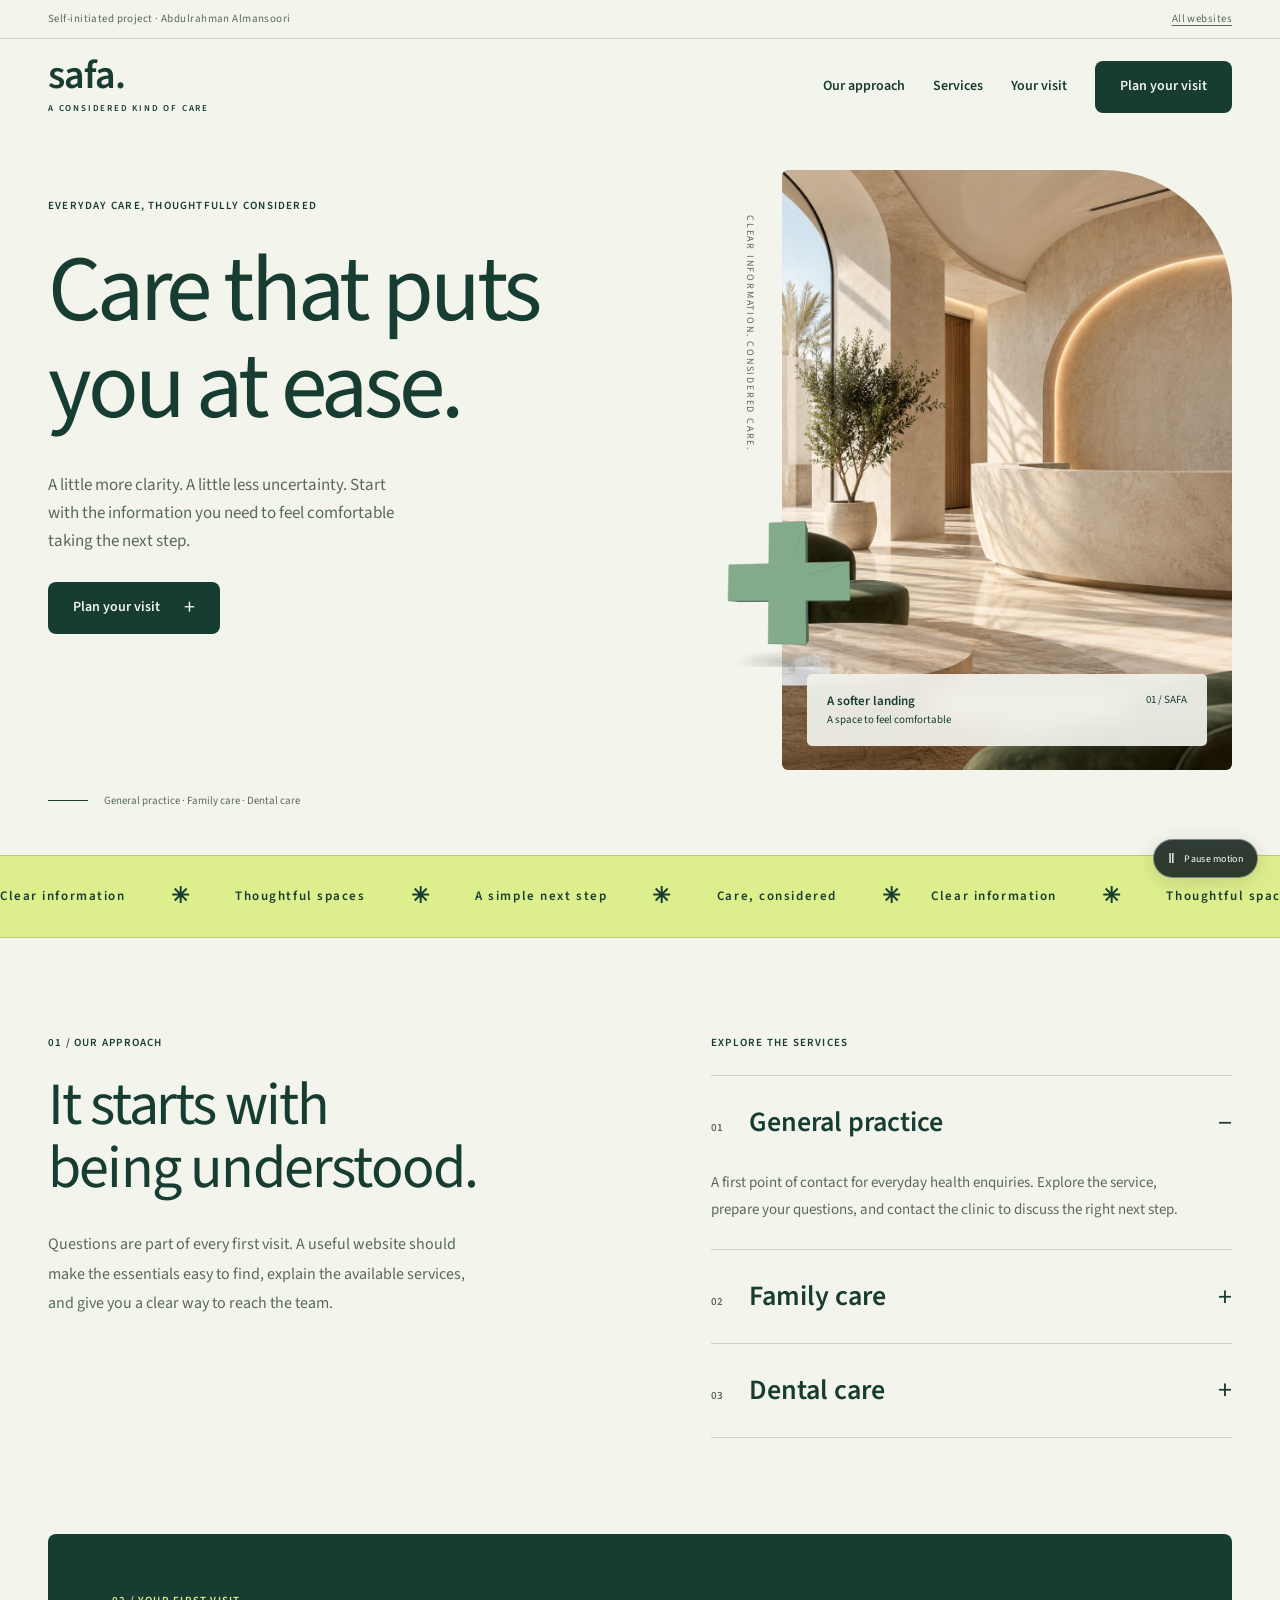
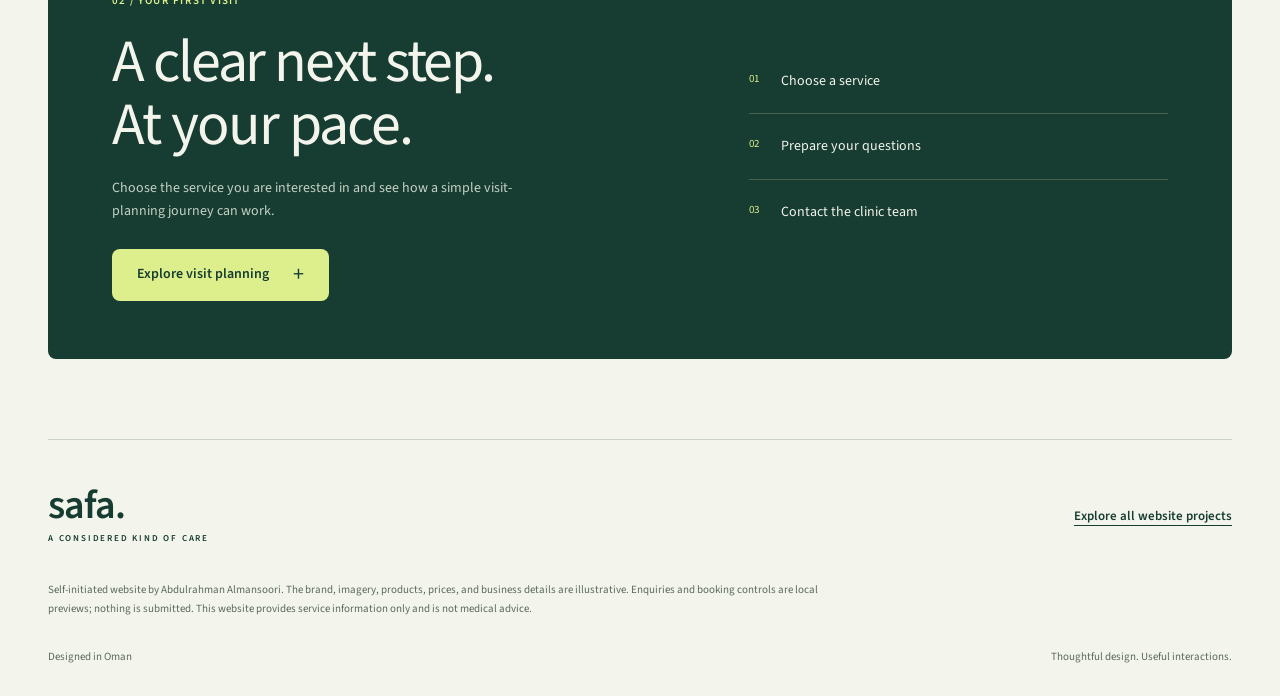
==== commit ef467f05: "Polish visual placement and refresh asset versions" ====
--- a/sample-pages/clinic.html
+++ b/sample-pages/clinic.html
@@ -1,2 +1,2 @@
 <!DOCTYPE html>
-<html lang="en"><head><meta charset="utf-8"/><meta content="width=device-width,initial-scale=1" name="viewport"/><meta content="A considered clinic website: clear service information, visit planning, and a calmer contact journey." name="description"/><meta content="#173d32" name="theme-color"/><title>Safa Clinic | Website Project by Abdulrahman</title><link href="https://fonts.googleapis.com" rel="preconnect"/><link crossorigin="" href="https://fonts.gstatic.com" rel="preconnect"/><link href="premium.css" rel="stylesheet"/><link href="data:image/svg+xml,%3Csvg%20xmlns%3D%22http%3A//www.w3.org/2000/svg%22%20viewBox%3D%220%200%2040%2040%22%3E%3Crect%20width%3D%2240%22%20height%3D%2240%22%20rx%3D%2210%22%20fill%3D%22%23173d32%22/%3E%3Ctext%20x%3D%2220%22%20y%3D%2228%22%20text-anchor%3D%22middle%22%20font-family%3D%22Georgia%22%20font-size%3D%2229%22%20fill%3D%22white%22%3ES%3C/text%3E%3C/svg%3E" rel="icon" type="image/svg+xml"/></head><body class="safa"><a class="skip-link" href="#main">Skip to content</a><div class="project-context"><span>Self-initiated project · Abdulrahman Almansoori</span><a data-portfolio-link="" href="../index.html#websites">All websites</a></div><header class="site-header container"><a class="wordmark" href="clinic.html">safa.<small>A CONSIDERED KIND OF CARE</small></a><nav aria-label="Main navigation" class="nav"><a class="desktop-link" href="#approach">Our approach</a><a class="desktop-link" href="#services">Services</a><a class="desktop-link" href="#visit">Your visit</a><button class="button" data-modal="clinic">Plan your visit</button><button aria-controls="mobile-nav" aria-expanded="false" aria-label="Open navigation" class="menu-toggle">☰</button></nav><nav aria-label="Mobile navigation" class="mobile-nav" id="mobile-nav"><a href="#approach">Our approach</a><a href="#services">Services</a><a href="#visit">Your visit</a></nav></header><main id="main"><section class="safa-hero container"><div class="safa-hero-copy"><div class="eyebrow">Everyday care, thoughtfully considered</div><h1>Care that puts<br/>you at ease.</h1><p class="lead">A little more clarity. A little less uncertainty. Start with the information you need to feel comfortable taking the next step.</p><button class="button" data-modal="clinic">Plan your visit <span aria-hidden="true" class="plus">+</span></button></div><div class="safa-visual tilt" data-tilt=""><img alt="Illustrative limestone clinic reception with sculptural curves and emerald seating" fetchpriority="high" height="1402" src="assets/safa-editorial-v2.jpg" width="1122"/><div class="photo-caption"><span><strong>A softer landing</strong>A space to feel comfortable</span><span>01 / SAFA</span></div></div><div class="safa-orbit"><div class="sculpture-wrap semantic-object cross-object"><canvas aria-label="Dimensional medical cross. Move your pointer or use the arrow keys to rotate." class="sculpture" data-color="#6d9679" data-shape="cross" role="img" tabindex="0"></canvas></div></div><div class="safa-side-note">CLEAR INFORMATION. CONSIDERED CARE.</div><div class="safa-bottom-note"><span class="line"></span><span>General practice · Family care · Dental care</span></div></section><div aria-hidden="true" class="marquee safa-ticker"><div class="marquee-track"><span>Clear information</span><span aria-hidden="true" class="ticker-dot">✳</span><span>Thoughtful spaces</span><span aria-hidden="true" class="ticker-dot">✳</span><span>A simple next step</span><span aria-hidden="true" class="ticker-dot">✳</span><span>Care, considered</span><span aria-hidden="true" class="ticker-dot">✳</span></div><div class="marquee-track"><span>Clear information</span><span aria-hidden="true" class="ticker-dot">✳</span><span>Thoughtful spaces</span><span aria-hidden="true" class="ticker-dot">✳</span><span>A simple next step</span><span aria-hidden="true" class="ticker-dot">✳</span><span>Care, considered</span><span aria-hidden="true" class="ticker-dot">✳</span></div></div><section class="section container safa-intro" id="approach"><div class="reveal"><div class="eyebrow section-kicker">01 / Our approach</div><h2>It starts with<br/><em class="serif">being understood.</em></h2><p class="intro-copy">Questions are part of every first visit. A useful website should make the essentials easy to find, explain the available services, and give you a clear way to reach the team.</p></div><div class="safa-services reveal" id="services"><div class="eyebrow section-kicker">Explore the services</div><div class="accordion"><details open=""><summary><span><span class="index">01</span>General practice</span></summary><p>A first point of contact for everyday health enquiries. Explore the service, prepare your questions, and contact the clinic to discuss the right next step.</p></details><details><summary><span><span class="index">02</span>Family care</span></summary><p>Practical information for planning a family visit, from general enquiries to what you may want to bring and discuss with the team.</p></details><details><summary><span><span class="index">03</span>Dental care</span></summary><p>A clear introduction to routine dental services and a simple way to ask about availability. Individual treatment details belong in a discussion with a qualified professional.</p></details></div></div></section><section class="safa-visit container reveal" id="visit"><div><div class="eyebrow" style="color:#ddef8d;margin-bottom:22px">02 / Your first visit</div><h2>A clear next step.<br/><em class="serif">At your pace.</em></h2><p>Choose the service you are interested in and see how a simple visit-planning journey can work.</p><button class="button accent" data-modal="clinic">Explore visit planning <span aria-hidden="true" class="plus">+</span></button></div><ol class="visit-list"><li><span>01</span>Choose a service</li><li><span>02</span>Prepare your questions</li><li><span>03</span>Contact the clinic team</li></ol></section></main><footer class="footer container"><div class="footer-main"><div class="wordmark">safa.<small>A CONSIDERED KIND OF CARE</small></div><a class="small-link" data-portfolio-link="" href="../index.html#websites">Explore all website projects</a></div><p class="footer-note">Self-initiated website by Abdulrahman Almansoori. The brand, imagery, products, prices, and business details are illustrative. Enquiries and booking controls are local previews; nothing is submitted. This website provides service information only and is not medical advice.</p><div class="footer-bottom"><span>Designed in Oman</span><span>Thoughtful design. Useful interactions.</span></div></footer><button aria-label="Pause motion" aria-pressed="false" class="motion-control"><span aria-hidden="true">Ⅱ</span><span class="motion-label">Pause motion</span></button><dialog aria-labelledby="dialog-title" class="dialog" id="project-dialog"><div class="dialog-top"><span class="eyebrow">Interactive preview</span><button aria-label="Close preview" class="dialog-close">×</button></div><div class="dialog-body" id="dialog-body"></div></dialog><script defer="" src="premium.js"></script></body></html>+<html lang="en"><head><meta charset="utf-8"/><meta content="width=device-width,initial-scale=1" name="viewport"/><meta content="A considered clinic website: clear service information, visit planning, and a calmer contact journey." name="description"/><meta content="#173d32" name="theme-color"/><title>Safa Clinic | Website Project by Abdulrahman</title><link href="https://fonts.googleapis.com" rel="preconnect"/><link crossorigin="" href="https://fonts.gstatic.com" rel="preconnect"/><link href="premium.css?v=3" rel="stylesheet"/><link href="data:image/svg+xml,%3Csvg%20xmlns%3D%22http%3A//www.w3.org/2000/svg%22%20viewBox%3D%220%200%2040%2040%22%3E%3Crect%20width%3D%2240%22%20height%3D%2240%22%20rx%3D%2210%22%20fill%3D%22%23173d32%22/%3E%3Ctext%20x%3D%2220%22%20y%3D%2228%22%20text-anchor%3D%22middle%22%20font-family%3D%22Georgia%22%20font-size%3D%2229%22%20fill%3D%22white%22%3ES%3C/text%3E%3C/svg%3E" rel="icon" type="image/svg+xml"/></head><body class="safa"><a class="skip-link" href="#main">Skip to content</a><div class="project-context"><span>Self-initiated project · Abdulrahman Almansoori</span><a data-portfolio-link="" href="../index.html#websites">All websites</a></div><header class="site-header container"><a class="wordmark" href="clinic.html">safa.<small>A CONSIDERED KIND OF CARE</small></a><nav aria-label="Main navigation" class="nav"><a class="desktop-link" href="#approach">Our approach</a><a class="desktop-link" href="#services">Services</a><a class="desktop-link" href="#visit">Your visit</a><button class="button" data-modal="clinic">Plan your visit</button><button aria-controls="mobile-nav" aria-expanded="false" aria-label="Open navigation" class="menu-toggle">☰</button></nav><nav aria-label="Mobile navigation" class="mobile-nav" id="mobile-nav"><a href="#approach">Our approach</a><a href="#services">Services</a><a href="#visit">Your visit</a></nav></header><main id="main"><section class="safa-hero container"><div class="safa-hero-copy"><div class="eyebrow">Everyday care, thoughtfully considered</div><h1>Care that puts<br/>you at ease.</h1><p class="lead">A little more clarity. A little less uncertainty. Start with the information you need to feel comfortable taking the next step.</p><button class="button" data-modal="clinic">Plan your visit <span aria-hidden="true" class="plus">+</span></button></div><div class="safa-visual tilt" data-tilt=""><img alt="Illustrative limestone clinic reception with sculptural curves and emerald seating" fetchpriority="high" height="1402" src="assets/safa-editorial-v2.jpg" width="1122"/><div class="photo-caption"><span><strong>A softer landing</strong>A space to feel comfortable</span><span>01 / SAFA</span></div></div><div class="safa-orbit"><div class="sculpture-wrap semantic-object cross-object"><canvas aria-label="Dimensional medical cross. Move your pointer or use the arrow keys to rotate." class="sculpture" data-color="#6d9679" data-shape="cross" role="img" tabindex="0"></canvas></div></div><div class="safa-side-note">CLEAR INFORMATION. CONSIDERED CARE.</div><div class="safa-bottom-note"><span class="line"></span><span>General practice · Family care · Dental care</span></div></section><div aria-hidden="true" class="marquee safa-ticker"><div class="marquee-track"><span>Clear information</span><span aria-hidden="true" class="ticker-dot">✳</span><span>Thoughtful spaces</span><span aria-hidden="true" class="ticker-dot">✳</span><span>A simple next step</span><span aria-hidden="true" class="ticker-dot">✳</span><span>Care, considered</span><span aria-hidden="true" class="ticker-dot">✳</span></div><div class="marquee-track"><span>Clear information</span><span aria-hidden="true" class="ticker-dot">✳</span><span>Thoughtful spaces</span><span aria-hidden="true" class="ticker-dot">✳</span><span>A simple next step</span><span aria-hidden="true" class="ticker-dot">✳</span><span>Care, considered</span><span aria-hidden="true" class="ticker-dot">✳</span></div></div><section class="section container safa-intro" id="approach"><div class="reveal"><div class="eyebrow section-kicker">01 / Our approach</div><h2>It starts with<br/><em class="serif">being understood.</em></h2><p class="intro-copy">Questions are part of every first visit. A useful website should make the essentials easy to find, explain the available services, and give you a clear way to reach the team.</p></div><div class="safa-services reveal" id="services"><div class="eyebrow section-kicker">Explore the services</div><div class="accordion"><details open=""><summary><span><span class="index">01</span>General practice</span></summary><p>A first point of contact for everyday health enquiries. Explore the service, prepare your questions, and contact the clinic to discuss the right next step.</p></details><details><summary><span><span class="index">02</span>Family care</span></summary><p>Practical information for planning a family visit, from general enquiries to what you may want to bring and discuss with the team.</p></details><details><summary><span><span class="index">03</span>Dental care</span></summary><p>A clear introduction to routine dental services and a simple way to ask about availability. Individual treatment details belong in a discussion with a qualified professional.</p></details></div></div></section><section class="safa-visit container reveal" id="visit"><div><div class="eyebrow" style="color:#ddef8d;margin-bottom:22px">02 / Your first visit</div><h2>A clear next step.<br/><em class="serif">At your pace.</em></h2><p>Choose the service you are interested in and see how a simple visit-planning journey can work.</p><button class="button accent" data-modal="clinic">Explore visit planning <span aria-hidden="true" class="plus">+</span></button></div><ol class="visit-list"><li><span>01</span>Choose a service</li><li><span>02</span>Prepare your questions</li><li><span>03</span>Contact the clinic team</li></ol></section></main><footer class="footer container"><div class="footer-main"><div class="wordmark">safa.<small>A CONSIDERED KIND OF CARE</small></div><a class="small-link" data-portfolio-link="" href="../index.html#websites">Explore all website projects</a></div><p class="footer-note">Self-initiated website by Abdulrahman Almansoori. The brand, imagery, products, prices, and business details are illustrative. Enquiries and booking controls are local previews; nothing is submitted. This website provides service information only and is not medical advice.</p><div class="footer-bottom"><span>Designed in Oman</span><span>Thoughtful design. Useful interactions.</span></div></footer><button aria-label="Pause motion" aria-pressed="false" class="motion-control"><span aria-hidden="true">Ⅱ</span><span class="motion-label">Pause motion</span></button><dialog aria-labelledby="dialog-title" class="dialog" id="project-dialog"><div class="dialog-top"><span class="eyebrow">Interactive preview</span><button aria-label="Close preview" class="dialog-close">×</button></div><div class="dialog-body" id="dialog-body"></div></dialog><script defer="" src="premium.js?v=3"></script></body></html>
--- a/sample-pages/premium.css
+++ b/sample-pages/premium.css
@@ -122,3 +122,8 @@
 @media(max-width:1100px){.safa-hero h1{font-size:82px}.noura-hero h1{font-size:105px;width:75%}.noura-copy{max-width:540px}.noura-orbit{left:40%;bottom:-10px}.noura-product{padding-right:85px}.product-package{width:64px;right:12px}.cream{width:83px}.noura-product .product-meta{margin-right:-56px}.ember-hero h1{font-size:90px;max-width:600px}.mizan-hero h1{font-size:68px}.luma-hero h1{font-size:78px;max-width:510px}.luma-orbit{width:440px;right:-55px;top:70px}.luma-hero .lead{max-width:330px}.luma-hero-bottom{right:0}.dish{grid-template-columns:90px 1fr;gap:0 16px}.dish-photo{width:90px;height:90px}.dish h3{font-size:21px}}
 @media(max-width:760px){.safa-hero h1{font-size:clamp(57px,12.5vw,84px);line-height:1.06;letter-spacing:-.04em}.safa-hero .lead{font-size:16px}.safa-visual{height:420px;border-radius:6px 105px 6px 6px}.safa-orbit{left:-7%;right:auto;top:auto;bottom:137px;width:180px;height:180px}.safa-intro h2,.safa-visit h2{font-size:47px}.safa-services summary{font-size:26px}.noura .wordmark{font-size:29px}.noura-hero h1{font-size:clamp(64px,13.8vw,96px);width:100%;line-height:1.03;letter-spacing:-.04em}.noura-copy{max-width:100%}.noura-art{margin-top:0;height:425px}.noura-orbit{left:auto;right:0;bottom:70px;width:130px;height:190px}.noura .section-top h2{font-size:56px}.noura-product{padding:27px 125px 27px 27px;min-height:340px}.noura-product:nth-child(2){padding-right:125px}.noura-product .product-meta{margin-right:-98px}.noura-product h3{font-size:50px}.product-package{right:30px;width:78px}.cream{right:22px;width:95px}.noura-editorial h2{font-size:54px}.noura .dialog h2{font-size:40px}.ember .wordmark{font-size:23px}.ember .wordmark small{font-size:7px}.ember-hero{min-height:630px}.ember-hero .container{min-height:630px;padding-top:66px;padding-bottom:75px}.ember-hero h1{font-size:clamp(58px,12.6vw,87px);line-height:1.09;max-width:500px;margin-block:28px}.ember-hero p{font-size:14px;max-width:290px}.ember .section-top h2{font-size:42px;line-height:1.15}.ember-menu{gap:0}.dish{grid-template-columns:92px 1fr;gap:0 18px;padding:25px 0}.dish-photo{width:92px;height:92px}.dish h3{font-size:21px}.dish p{font-size:12px;line-height:1.6}.dish .dish-price{font-size:12px;padding-top:9px}.dish .dish-tag{font-size:8px;margin-top:10px}.ember-table h2{font-size:52px}.ember .footer .wordmark{font-size:29px}.ember .dialog h2{font-size:38px}.mizan .wordmark{font-size:29px}.mizan-hero h1{font-size:clamp(54px,11.7vw,78px);line-height:1.14}.mizan-hero .lead{font-size:16px}.mizan-sculpture{min-height:380px}.mizan-sculpture .sculpture-wrap{height:340px}.mizan-practices .section-top h2,.mizan-process .section-top h2{font-size:43px;line-height:1.2}.practice-tab{font-size:23px}.practice-panel h3{font-size:31px}.process h3{font-size:25px}.mizan-consult h2{font-size:33px}.mizan .dialog h2{font-size:34px}.luma .wordmark{font-size:34px}.luma .mobile-nav{background:#123b53;border-color:#698d9e}.luma .mobile-nav a{border-color:#698d9e}.luma-hero .container{padding-top:38px;min-height:885px}.luma-hero h1{font-size:clamp(52px,11.8vw,78px);line-height:1.06;max-width:550px;margin-block:25px}.luma-hero .lead{font-size:15px;max-width:335px}.luma-orbit{right:0;top:auto;bottom:55px;width:100%;height:365px}.luma-hero-bottom{right:0;left:0;bottom:29px;max-width:none;text-align:center;font-size:9px}.luma-hero .hero-actions{gap:22px}.luma .section-top h2{font-size:44px;line-height:1.15}.luma-first-visit h2{font-size:43px;line-height:1.12}.luma .accordion summary{font-size:22px}.luma .dialog h2{font-size:36px}.luma-pill-strip{gap:8px}.luma-pill-strip span{font-size:10px}}
 @media(max-width:370px){.ember .wordmark{font-size:20px}.luma-hero .container{min-height:920px}.luma-hero h1{font-size:51px}.dish{grid-template-columns:76px 1fr;gap:0 14px}.dish-photo{width:76px;height:76px}.dish h3{font-size:19px}.noura-product{padding-right:106px}}
+
+/* Final optical alignment after desktop and narrow-layout review. */
+.safa-orbit{right:29%;top:350px;width:200px;height:200px}.product-model{position:absolute;right:3px;top:77px;width:135px;height:250px;z-index:1}.product-model>.sculpture-wrap{width:100%;height:100%}
+@media(max-width:1100px) and (min-width:761px){.safa-orbit{right:27%;top:350px;width:170px;height:170px}.product-model{right:-10px;width:120px}}
+@media(max-width:760px){.safa-orbit{right:auto;left:-6%;top:auto;bottom:180px;width:180px;height:180px}.product-model{right:7px;top:68px;width:155px;height:230px}}
